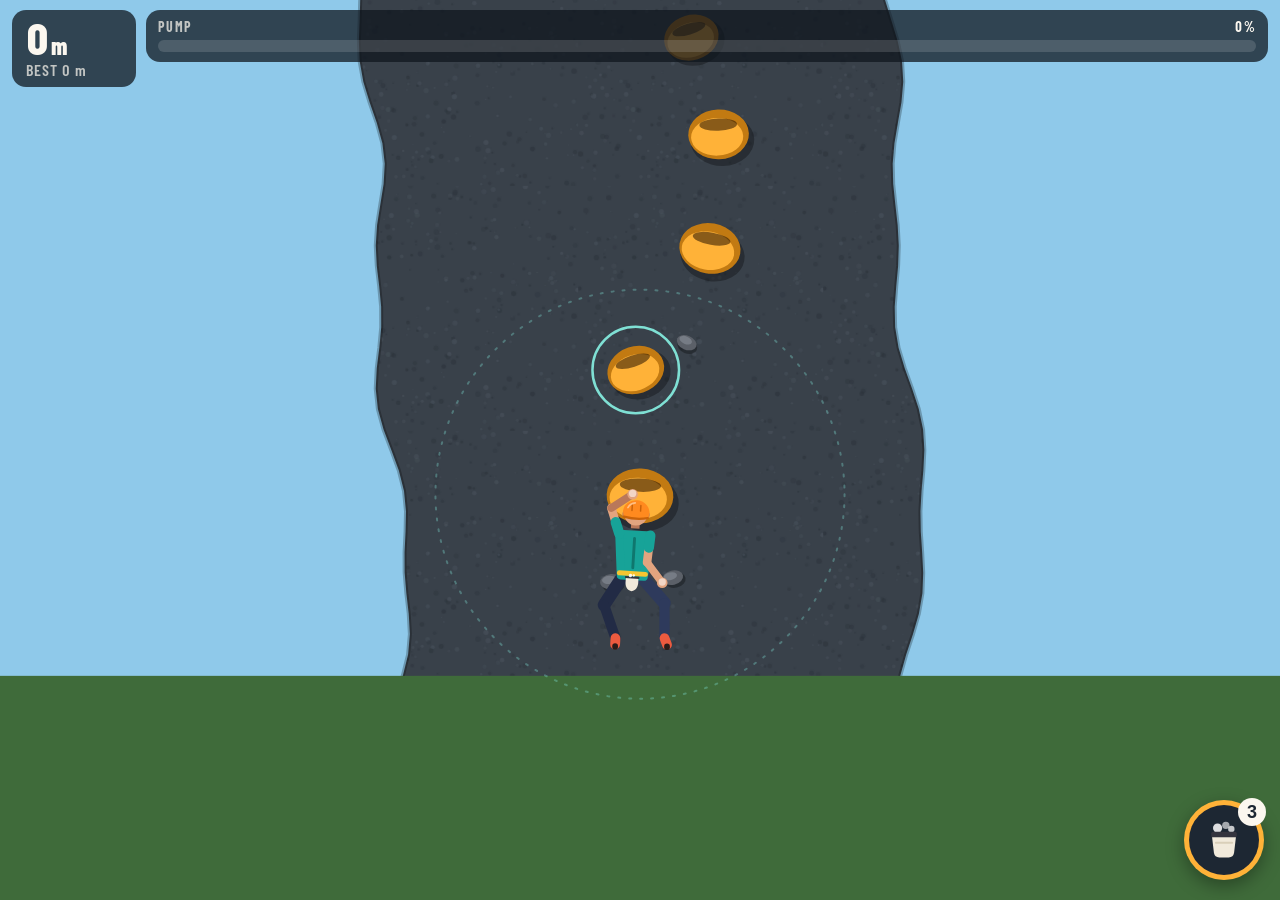
==== climbing-game/index.html @ f793cfdc "Crux Climb step 3: forearm pump and chalk Pump meter drains per hold type (scaled by grade), settled" ====
<!DOCTYPE html>
<html lang="en">
<head>
<meta charset="utf-8">
<meta name="viewport" content="width=device-width, initial-scale=1, maximum-scale=1, user-scalable=no, viewport-fit=cover">
<meta name="theme-color" content="#1b2530">
<title>Crux Climb</title>
<link rel="preconnect" href="https://fonts.googleapis.com">
<link rel="stylesheet" href="https://fonts.googleapis.com/css2?family=Barlow+Condensed:ital,wght@0,600;0,700;0,800;1,800&display=swap">
<style>
  /* ================= Base ================= */
  :root {
    color-scheme: dark;
    --ink: #fbf7ef;
    --muted: rgba(251, 247, 239, 0.72);
    --panel: rgba(16, 22, 30, 0.74);
    --accent: #ffb238;
    --accent-ink: #2b1a00;
    --danger: #ff5a44;
    --good: #5fd08a;
    --font: "Barlow Condensed", "Arial Narrow", system-ui, sans-serif;
  }
  html, body {
    margin: 0;
    height: 100%;
    overflow: hidden;
    background: #1b2530;
    color: var(--ink);
    font-family: var(--font);
    overscroll-behavior: none;
    touch-action: none;
    -webkit-user-select: none;
    user-select: none;
    -webkit-touch-callout: none;
    -webkit-tap-highlight-color: transparent;
  }
  canvas {
    position: fixed;
    inset: 0;
    display: block;
    touch-action: none;
  }

  /* ================= HUD ================= */
  .hud {
    position: fixed;
    top: 0; left: 0; right: 0;
    padding: calc(env(safe-area-inset-top, 0px) + 10px) 12px 0;
    display: flex;
    align-items: flex-start;
    gap: 10px;
    pointer-events: none;
  }
  .score {
    background: var(--panel);
    border-radius: 14px;
    padding: 6px 14px 8px;
    min-width: 96px;
  }
  .score .height {
    font-weight: 800;
    font-size: 44px;
    line-height: 1;
    font-variant-numeric: tabular-nums;
    display: inline-block;
    transform-origin: left center;
  }
  .score .height small { font-size: 24px; margin-left: 2px; }
  .score .best {
    font-weight: 600;
    font-size: 16px;
    letter-spacing: 0.06em;
    color: var(--muted);
    font-variant-numeric: tabular-nums;
  }
  .meters {
    flex: 1;
    min-width: 0;
    background: var(--panel);
    border-radius: 14px;
    padding: 8px 12px 10px;
    display: grid;
    gap: 5px;
  }
  .meter-label {
    display: flex;
    justify-content: space-between;
    font-weight: 700;
    font-size: 14px;
    letter-spacing: 0.1em;
    color: var(--muted);
  }
  .meter-label b { color: var(--ink); font-variant-numeric: tabular-nums; }
  .pumpbar {
    height: 12px;
    border-radius: 6px;
    background: rgba(255, 255, 255, 0.14);
    overflow: hidden;
  }
  .pumpbar div {
    height: 100%;
    width: 0%;
    border-radius: 6px;
    background: var(--good);
    transition: background-color 0.3s;
  }
  .pumpbar.hot div { animation: flash 0.5s infinite alternate; }
  @keyframes flash { to { opacity: 0.55; } }

  /* ================= Chalk button ================= */
  .chalk-btn {
    position: fixed;
    right: 16px;
    bottom: calc(env(safe-area-inset-bottom, 0px) + 20px);
    width: 80px;
    height: 80px;
    border: 0;
    border-radius: 50%;
    padding: 5px;
    background: conic-gradient(var(--accent) calc(var(--p, 1) * 1turn), rgba(255, 255, 255, 0.16) 0);
    box-shadow: 0 6px 18px rgba(0, 0, 0, 0.35);
    cursor: pointer;
    touch-action: manipulation;
  }
  .chalk-btn .face {
    width: 100%;
    height: 100%;
    border-radius: 50%;
    background: #1d2733;
    display: grid;
    place-items: center;
    transition: transform 0.12s;
  }
  .chalk-btn:active .face { transform: scale(0.92); }
  .chalk-btn:focus-visible { outline: 3px solid var(--ink); outline-offset: 3px; }
  .chalk-btn svg { width: 44px; height: 44px; }
  .chalk-btn .count {
    position: absolute;
    top: -2px;
    right: -2px;
    min-width: 28px;
    height: 28px;
    border-radius: 14px;
    background: var(--ink);
    color: #1d2733;
    font-weight: 800;
    font-size: 18px;
    line-height: 28px;
    text-align: center;
    font-variant-numeric: tabular-nums;
  }
  .chalk-btn.empty .face { opacity: 0.45; }
  .chalk-btn.empty .count { background: var(--danger); color: var(--ink); }
  .pop { animation: pop 0.28s ease-out; }
  @keyframes pop {
    0% { transform: scale(1); }
    40% { transform: scale(1.22); }
    100% { transform: scale(1); }
  }
  @media (prefers-reduced-motion: reduce) {
    .pop { animation: none; }
  }
</style>
</head>
<body>
<canvas id="game"></canvas>

<div class="hud" id="hud">
  <div class="score">
    <div class="height" id="hudHeight">0<small>m</small></div>
    <div class="best" id="hudBest">BEST 0 m</div>
  </div>
  <div class="meters">
    <div class="meter-label"><span>PUMP</span><b id="pumpText">0%</b></div>
    <div class="pumpbar" id="pumpBar"><div id="pumpFill"></div></div>
  </div>
</div>

<button class="chalk-btn" id="chalkBtn" aria-label="Chalk up to recover from pump">
  <span class="face">
    <svg viewBox="0 0 48 48" aria-hidden="true">
      <circle cx="17" cy="11" r="5" fill="#fff" opacity="0.85"/>
      <circle cx="26" cy="8" r="4" fill="#fff" opacity="0.6"/>
      <circle cx="32" cy="12" r="3.5" fill="#fff" opacity="0.75"/>
      <rect x="10" y="15" width="28" height="6" rx="2" fill="#34343e"/>
      <path d="M11 21h26l-2 17a6 6 0 0 1-6 5H19a6 6 0 0 1-6-5z" fill="#f1eadb"/>
      <path d="M15 27h18" stroke="#d9cfb9" stroke-width="2" stroke-linecap="round"/>
    </svg>
  </span>
  <span class="count" id="chalkCount">3</span>
</button>

<script>
(() => {
  'use strict';

  // =====================================================================
  // 1. CONFIG
  // =====================================================================
  const WALL_W = 7.5;                        // world width in metres
  const X_MIN = 1.3, X_MAX = WALL_W - 1.3;   // where holds may sit
  const REACH = 2.5;                         // static reach, hands to hold
  const START_Y = 2.2;                       // height of the first hold
  const GRAVITY = 20;

  // Climber proportions in metres
  const BODY = {
    upper: 0.33, fore: 0.31, torso: 0.52,
    thigh: 0.43, shin: 0.43,
    shoulderW: 0.19, hipW: 0.11, head: 0.15,
  };
  const ARM = BODY.upper + BODY.fore;
  const LEG = BODY.thigh + BODY.shin;
  const HANG = 1.0;                          // hip sits this far below the hands

  const PUMP = {
    moveCost: 2.5,        // added per static move
    jugRest: -6,          // per second once settled on a jug
    jugSettle: 1.0,       // seconds before a jug becomes a rest
    gradeMult: 0.12,      // extra drain per grade
    hot: 65,              // edges pulse red above this
  };
  const CHALK = { max: 3, recharge: 14, restore: 30 };

  const COL = {
    skin: '#e2a47f', skinShade: '#b9785a',
    shirt: '#17a398', shirtShade: '#0f776e',
    pants: '#2e3a5c', pantsShade: '#222b45',
    shoe: '#ec5a3f', sole: '#2a1c19',
    helmet: '#ff8a1f', helmetShade: '#c9630a',
    harness: '#f5c531',
    bag: '#f1eadb', bagRim: '#34343e',
    chalk: '#ffffff',
    jug: '#ffb238', jugShade: '#c27a12',
    reach: '#7fe0d4',
    danger: '#ff5a44',
    rock: '#39414a', rockLight: '#4a535d', rockDark: '#2c333b',
    sky: '#8fc9ea',
  };

  // =====================================================================
  // 2. HELPERS
  // =====================================================================
  const rand = (a, b) => a + Math.random() * (b - a);
  const clamp = (v, a, b) => Math.max(a, Math.min(b, v));
  const lerp = (a, b, t) => a + (b - a) * t;
  const dist = (ax, ay, bx, by) => Math.hypot(ax - bx, ay - by);
  const easeOut = t => 1 - Math.pow(1 - t, 3);
  const easeInOut = t => (t < 0.5 ? 4 * t * t * t : 1 - Math.pow(-2 * t + 2, 3) / 2);
  const mid = (a, b) => ({ x: (a.x + b.x) / 2, y: (a.y + b.y) / 2 });
  const vcopy = p => ({ x: p.x, y: p.y });

  // Clamp point p so it sits no farther than len from origin o.
  function reachClamp(o, p, len) {
    const dx = p.x - o.x, dy = p.y - o.y, d = Math.hypot(dx, dy);
    if (d <= len) return { x: p.x, y: p.y };
    return { x: o.x + (dx / d) * len, y: o.y + (dy / d) * len };
  }

  // Two-bone IK: returns the middle joint (elbow/knee) between root a and tip t.
  // bend = +1 bends counter-clockwise, -1 clockwise (in world space, y up).
  function ik(a, t, l1, l2, bend) {
    const dx = t.x - a.x, dy = t.y - a.y;
    const d = clamp(Math.hypot(dx, dy), 0.0001, l1 + l2 - 0.0001);
    const cosA = clamp((l1 * l1 + d * d - l2 * l2) / (2 * l1 * d), -1, 1);
    const ang = Math.atan2(dy, dx) + bend * Math.acos(cosA);
    return { x: a.x + Math.cos(ang) * l1, y: a.y + Math.sin(ang) * l1 };
  }

  // =====================================================================
  // 3. STORAGE
  // =====================================================================
  const STORE_KEY = 'crux.v2';
  const save = (() => {
    const defaults = { best: 0 };
    let data = { ...defaults };
    try {
      const raw = localStorage.getItem(STORE_KEY);
      if (raw) data = { ...defaults, ...JSON.parse(raw) };
      else {
        const old = parseInt(localStorage.getItem('crux-best') || '0', 10);
        if (old > 0) data.best = old;
      }
    } catch (e) { /* storage unavailable */ }
    return {
      data,
      write() {
        try { localStorage.setItem(STORE_KEY, JSON.stringify(data)); } catch (e) { /* ignore */ }
      },
    };
  })();

  // =====================================================================
  // 4. CANVAS, SCALING & CAMERA
  // =====================================================================
  const canvas = document.getElementById('game');
  const ctx = canvas.getContext('2d');
  let W = 0, H = 0, DPR = 1, S = 1, OX = 0;   // S = px per metre, OX = world x offset
  const cam = { y: 0 };
  let wallPattern = null, wallTile = 256;

  function resize() {
    DPR = Math.min(window.devicePixelRatio || 1, 2.5);
    W = window.innerWidth;
    H = window.innerHeight;
    canvas.width = Math.round(W * DPR);
    canvas.height = Math.round(H * DPR);
    canvas.style.width = W + 'px';
    canvas.style.height = H + 'px';
    S = Math.min(W / WALL_W, H / 11);        // wide screens: keep ~11 m visible
    OX = (W - WALL_W * S) / 2;
    buildWallTexture();
  }

  const sx = x => OX + x * S;
  const sy = y => H - (y - cam.y) * S;
  const toWorld = (px, py) => ({ x: (px - OX) / S, y: cam.y + (H - py) / S });

  // Wall silhouette: how far the rock edge sits in from each side (metres).
  const edgeL = y => 0.6 + 0.22 * Math.sin(y * 0.41 + 1.3) + 0.12 * Math.sin(y * 1.27) + 0.06 * Math.sin(y * 3.1 + 0.7);
  const edgeR = y => 0.6 + 0.22 * Math.sin(y * 0.37 + 4.1) + 0.12 * Math.sin(y * 1.19 + 2.2) + 0.06 * Math.sin(y * 2.9 + 2.1);

  function buildWallTexture() {
    wallTile = Math.round(3 * S);             // one tile = 3 m
    const size = Math.round(wallTile * DPR);
    const t = document.createElement('canvas');
    t.width = size; t.height = size;
    const g = t.getContext('2d');
    g.fillStyle = COL.rock;
    g.fillRect(0, 0, size, size);
    let seed = 11;
    const rnd = () => (seed = (seed * 16807) % 2147483647) / 2147483647;
    for (let i = 0; i < size * 1.4; i++) {
      g.fillStyle = rnd() < 0.5 ? COL.rockLight : COL.rockDark;
      g.globalAlpha = 0.25 + rnd() * 0.35;
      g.beginPath();
      g.arc(rnd() * size, rnd() * size, (0.6 + rnd() * 2.2) * DPR, 0, Math.PI * 2);
      g.fill();
    }
    g.globalAlpha = 1;
    wallPattern = ctx.createPattern(t, 'repeat');
  }

  // =====================================================================
  // 5. WORLD: HOLDS & ROUTES
  // Each grade zone generates one clear route (every hold within reach of
  // the last), plus small footchips for the feet and a few decoy holds.
  // =====================================================================
  const GRADE_EVERY = 25;   // metres per grade

  // pump = pump added per second while hanging on the hold
  const HOLD_TYPES = {
    jug:     { r: 0.36, pump: 3.5, color: '#ffb238', shade: '#c27a12' },
    crimp:   { r: 0.3,  pump: 7,   color: '#4d9de0', shade: '#2c5f99' },
    sloper:  { r: 0.4,  pump: 4.5, color: '#a57be6', shade: '#6a45a6', slipAt: 2 },
    pinch:   { r: 0.32, pump: 5,   color: '#4fc98a', shade: '#2b8755' },
    pocket:  { r: 0.24, pump: 6 },
    crumble: { r: 0.34, pump: 3.5, color: '#caa57d', shade: '#8b6947', breakAt: 1.5 },
    foot:    { r: 0.12 },
  };

  let holds = [];
  const gen = { y: 0, x: 0, n: 0 };

  const gradeAt = y => Math.max(0, Math.floor((y - START_Y) / GRADE_EVERY));

  // How a grade shapes the route: spacing, sideways drift, hold size, decoys.
  function difficulty(g) {
    return {
      gapMin: Math.min(1.1 + g * 0.1, 1.6),
      gapMax: Math.min(1.7 + g * 0.14, 2.3),
      dx: Math.min(1.1 + g * 0.18, 1.9),
      scale: Math.max(0.62, 1 - g * 0.07),
      decoy: Math.min(0.35 + g * 0.08, 0.7),
    };
  }

  function pickType(g) {
    const w = {
      jug: Math.max(1.2, 8 - g * 1.6),
      crimp: 1 + g * 1.3,
      sloper: g >= 1 ? 0.6 + g * 0.8 : 0.4,
      pinch: 1 + g * 0.8,
      pocket: g >= 1 ? 0.5 + g * 0.7 : 0.25,
      crumble: g >= 1 ? 0.4 + g * 0.6 : 0.25,
    };
    let total = 0;
    for (const k in w) total += w[k];
    let roll = Math.random() * total;
    for (const k in w) { roll -= w[k]; if (roll <= 0) return k; }
    return 'jug';
  }

  function addHold(x, y, type, scale = 1, route = false) {
    const def = HOLD_TYPES[type];
    const h = {
      x, y, type, route,
      r: def.r * scale * rand(0.92, 1.08),
      rot: type === 'crimp' ? rand(-0.2, 0.2) : type === 'pinch' ? rand(-0.3, 0.3) : rand(-0.6, 0.6),
      chalk: 0,            // white chalk mark after use
      grip: 0,             // seconds held (for slopers / crumbling holds)
      wear: 0,             // crumbling damage 0..1
      broken: false,
      seed: Math.random() * 1000,
    };
    if (type === 'crumble') {
      h.shape = [];
      for (let i = 0; i < 9; i++) h.shape.push(rand(0.78, 1.1));
    }
    holds.push(h);
    return h;
  }

  function isFree(x, y, minD) {
    return !holds.some(h => !h.broken && dist(h.x, h.y, x, y) < minD);
  }

  function generate(upTo) {
    while (gen.y < upTo) {
      const g = gradeAt(gen.y);
      const d = difficulty(g);
      let dy = rand(d.gapMin, d.gapMax);
      let nx = gen.x + rand(-d.dx, d.dx);
      if (nx < X_MIN || nx > X_MAX) nx = 2 * gen.x - nx;         // bounce off the edges
      nx = clamp(nx, X_MIN, X_MAX);
      // keep every route move within static reach
      const len = Math.hypot(nx - gen.x, dy), maxLen = REACH * 0.9;
      if (len > maxLen) { const k = maxLen / len; nx = gen.x + (nx - gen.x) * k; dy *= k; }
      const ny = gen.y + dy;

      // clear anything the route hold would overlap
      holds = holds.filter(h => h.route || dist(h.x, h.y, nx, ny) > 0.8);
      addHold(nx, ny, gen.n < 4 ? 'jug' : pickType(g), d.scale, true);

      // footchip between the last two route holds
      if (Math.random() < 0.8) {
        const fx = clamp(lerp(gen.x, nx, 0.5) + rand(-0.6, 0.6), X_MIN - 0.3, X_MAX + 0.3);
        const fy = ny - rand(1.0, 1.35);
        if (isFree(fx, fy, 0.6)) addHold(fx, fy, 'foot');
      }
      // decoy: off to the side, usually a harder hold
      if (gen.n > 3 && Math.random() < d.decoy) {
        const side = nx < WALL_W / 2 ? 1 : -1;
        const ex = clamp(nx + side * rand(1.5, 2.6), X_MIN, X_MAX);
        const ey = ny + rand(-0.4, 1.0);
        if (isFree(ex, ey, 1.1)) addHold(ex, ey, pickType(g + 1), d.scale);
      }
      gen.x = nx; gen.y = ny; gen.n++;
    }
  }

  // Where each hand sits on a hold.
  function gripPoints(h) {
    const spread = h.type === 'crimp' ? 0.11 : h.type === 'pinch' || h.type === 'pocket' ? 0.055 : 0.09;
    const top = h.type === 'pinch' ? h.r * 0.5 : h.type === 'crimp' ? h.r * 0.15 : 0.02;
    return [{ x: h.x - spread, y: h.y + top }, { x: h.x + spread, y: h.y + top }];
  }

  // =====================================================================
  // 6. CLIMBER RIG
  // The climber is solved every frame from a few driven targets:
  //   hip (spring-follows a target), hand targets, foot targets.
  // Shoulders/hips hang off the torso, and elbows/knees come from 2-bone IK.
  // Hands and feet are clamped to limb length, so limbs never detach.
  // =====================================================================
  let climber = null;

  function makeClimber(hold) {
    const hands = gripPoints(hold);
    const hip = { x: hold.x, y: hold.y - HANG };
    const c = {
      hold,
      handT: hands.map(vcopy),                // where each hand wants to be
      footT: [{ x: hip.x - 0.3, y: hip.y - 0.75 }, { x: hip.x + 0.3, y: hip.y - 0.75 }],
      footHold: [null, null],
      hip, hipV: { x: 0, y: 0 }, hipT: vcopy(hip),
      k: 160, damp: 22,                       // hip spring
      move: null,                             // active reach
      footMoves: [null, null],
      restT: 0,                               // time resting still on a hold
      shake: null, shakeCd: 1.2, nextShakeHand: 1,
      pose: 'hang',                           // hang | fall
      rot: 0, rotV: 0,
      pump: 0,                                // 0..100 (used by later systems)
      j: null,                                // solved joints
    };
    placeFeet(c, true);
    return c;
  }

  // Choose a foothold (or a smear on the wall) for each foot below the hip.
  function pickFoot(c, side, hip) {
    const s = side ? 1 : -1;
    const ideal = { x: hip.x + s * 0.3, y: hip.y - 0.74 };
    const root = { x: hip.x + s * BODY.hipW, y: hip.y };
    let best = null, bestD = 0.8;
    for (const h of holds) {
      if (h.broken || h === c.hold || h === c.footHold[1 - side]) continue;
      const top = { x: h.x, y: h.y + h.r * 0.45 };
      if (top.y > hip.y - 0.3) continue;
      if (dist(root.x, root.y, top.x, top.y) > LEG * 0.96) continue;
      const d = dist(top.x, top.y, ideal.x, ideal.y);
      if (d < bestD) { bestD = d; best = h; }
    }
    if (best) return { hold: best, p: { x: best.x + s * 0.05, y: best.y + best.r * 0.45 } };
    return { hold: null, p: ideal };
  }

  function placeFeet(c, instant, hipAt) {
    const hip = hipAt || c.hipT;
    for (let side = 0; side < 2; side++) {
      const f = pickFoot(c, side, hip);
      c.footHold[side] = f.hold;
      if (instant) c.footT[side] = f.p;
      else c.footMoves[side] = { t: -side * 0.09, dur: 0.2, from: vcopy(c.footT[side]), to: f.p };
    }
  }

  function hangTarget(c, hands) {
    const hm = mid(hands[0], hands[1]);
    return { x: hm.x, y: hm.y - HANG };
  }

  // Start a static move to hold h. The body loads, the lead hand reaches,
  // the hip shifts under the new hold, the trailing hand matches, then feet step up.
  function startReach(c, h) {
    const to = gripPoints(h);
    const from = c.handT.map(vcopy);
    const hm = mid(from[0], from[1]);
    const lead = Math.abs(h.x - hm.x) < 0.15 ? c.nextShakeHand : (h.x < hm.x ? 0 : 1);
    const d = dist(hm.x, hm.y, h.x, h.y);
    c.move = {
      t: 0, dur: 0.34 + d * 0.06, hold: h, lead, from, to,
      hipFrom: vcopy(c.hipT), hipTo: hangTarget(c, to), feetDone: false,
    };
    c.hold = null;
    c.shake = null;
    c.restT = 0;
  }

  function updateClimber(c, dt, time) {
    // --- Scripted reach ---
    if (c.move) {
      const m = c.move;
      m.t += dt / m.dur;
      const u = Math.min(1, m.t);
      const trail = 1 - m.lead;

      // Lead hand travels 0.08..0.7 on a small outward arc
      const lu = clamp((u - 0.08) / 0.62, 0, 1), le = easeInOut(lu);
      c.handT[m.lead] = {
        x: lerp(m.from[m.lead].x, m.to[m.lead].x, le),
        y: lerp(m.from[m.lead].y, m.to[m.lead].y, le) + Math.sin(lu * Math.PI) * 0.18,
      };
      // Trailing hand matches 0.7..1
      const tu = clamp((u - 0.7) / 0.3, 0, 1), te = easeInOut(tu);
      c.handT[trail] = {
        x: lerp(m.from[trail].x, m.to[trail].x, te),
        y: lerp(m.from[trail].y, m.to[trail].y, te) + Math.sin(tu * Math.PI) * 0.12,
      };
      // Hip: small load (dip) then drives toward the new hang position
      const hu = easeOut(clamp(u * 1.15, 0, 1));
      const dip = Math.sin(clamp(u / 0.25, 0, 1) * Math.PI) * 0.1;
      c.hipT = {
        x: lerp(m.hipFrom.x, m.hipTo.x, hu),
        y: lerp(m.hipFrom.y, m.hipTo.y, hu) - dip,
      };
      c.k = 260; c.damp = 30;
      if (!m.feetDone && u > 0.72) { m.feetDone = true; placeFeet(c, false, m.hipTo); }
      if (u >= 1) {
        c.move = null;
        c.handT = m.to.map(vcopy);
        c.hold = m.hold;
        c.hold.chalk = Math.min(1, c.hold.chalk + 0.6);
        onGrab(c.hold);
      }
    } else if (c.pose === 'hang' && c.hold) {
      // --- Resting on a hold: settle, breathe, shake out a hand ---
      c.restT += dt;
      c.k = 120; c.damp = 16;
      const grips = gripPoints(c.hold);
      c.hipT = hangTarget(c, grips);
      c.shakeCd -= dt;
      if (!c.shake && c.restT > 1.4 && c.shakeCd <= 0) {
        c.shake = { hand: c.nextShakeHand, t: 0, dur: 1.5 };
        c.nextShakeHand = 1 - c.nextShakeHand;
      }
      if (c.shake) {
        c.shake.t += dt;
        // lean away from the shaking hand
        c.hipT.x += (c.shake.hand ? -1 : 1) * 0.1;
        if (c.shake.t >= c.shake.dur) { c.shake = null; c.shakeCd = rand(1.8, 3.2); }
      }
    }

    if (c.dip) { c.dip.t += dt; if (c.dip.t >= c.dip.dur) c.dip = null; }

    // --- Feet stepping ---
    for (let s = 0; s < 2; s++) {
      const fm = c.footMoves[s];
      if (!fm) continue;
      fm.t += dt / fm.dur;
      const u = clamp(fm.t, 0, 1), e = easeInOut(u);
      c.footT[s] = {
        x: lerp(fm.from.x, fm.to.x, e) + (s ? 1 : -1) * Math.sin(u * Math.PI) * 0.08,
        y: lerp(fm.from.y, fm.to.y, e) + Math.sin(u * Math.PI) * 0.16,
      };
      if (fm.t >= 1) c.footMoves[s] = null;
    }

    // --- Falling pose ---
    if (c.pose === 'fall') {
      c.hipV.y -= GRAVITY * dt;
      c.hip.x += c.hipV.x * dt;
      c.hip.y += c.hipV.y * dt;
      c.rot += c.rotV * dt;
    } else {
      // --- Hip spring ---
      const ax = c.k * (c.hipT.x - c.hip.x) - c.damp * c.hipV.x;
      const ay = c.k * (c.hipT.y - c.hip.y) - c.damp * c.hipV.y;
      c.hipV.x += ax * dt; c.hipV.y += ay * dt;
      c.hip.x += c.hipV.x * dt; c.hip.y += c.hipV.y * dt;
    }

    solveRig(c, time);
  }

  // Build every joint position for drawing.
  function solveRig(c, time) {
    const hip = c.hip;
    const tremble = clamp((c.pump - 45) / 55, 0, 1);       // arms shake when pumped
    const jit = (f, p) => Math.sin(time * f + p) * Math.sin(time * f * 0.37 + p * 2.1);

    // Torso direction: lean toward the hands, or spin when falling
    let dir;
    if (c.pose === 'fall') {
      dir = { x: -Math.sin(c.rot), y: Math.cos(c.rot) };
    } else {
      const hm = mid(c.handT[0], c.handT[1]);
      let dx = hm.x - hip.x, dy = hm.y - hip.y;
      const d = Math.hypot(dx, dy) || 1;
      dx = (dx / d) * 0.65; dy = (dy / d) * 0.65 + 0.35;
      const n = Math.hypot(dx, dy);
      dir = { x: dx / n, y: dy / n };
    }
    const right = { x: dir.y, y: -dir.x };
    const breath = Math.sin(time * 2.3) * 0.014;
    const chest = {
      x: hip.x + dir.x * (BODY.torso + breath) + jit(31, 1) * 0.012 * tremble,
      y: hip.y + dir.y * (BODY.torso + breath),
    };
    const sh = [
      { x: chest.x - right.x * BODY.shoulderW, y: chest.y - right.y * BODY.shoulderW + breath * 0.5 },
      { x: chest.x + right.x * BODY.shoulderW, y: chest.y + right.y * BODY.shoulderW + breath * 0.5 },
    ];
    const hp = [
      { x: hip.x - right.x * BODY.hipW, y: hip.y - right.y * BODY.hipW },
      { x: hip.x + right.x * BODY.hipW, y: hip.y + right.y * BODY.hipW },
    ];

    // Hands
    const hands = [], elbows = [];
    for (let i = 0; i < 2; i++) {
      const s = i ? 1 : -1;
      let t;
      if (c.pose === 'fall') {
        const flail = Math.sin(time * 14 + i * 2) * 0.35;
        t = {
          x: sh[i].x + dir.x * 0.4 + right.x * s * (0.45 + flail),
          y: sh[i].y + dir.y * 0.4 + right.y * s * (0.45 + flail),
        };
      } else {
        t = vcopy(c.handT[i]);
        if (c.dip && c.dip.hand === i) {
          const k = c.dip.t / c.dip.dur, w = Math.sin(Math.min(1, k) * Math.PI);
          const bag = { x: hip.x - dir.x * 0.05 + (i ? 0.04 : -0.04), y: hip.y - dir.y * 0.05 };
          t = { x: lerp(t.x, bag.x, w), y: lerp(t.y, bag.y, w) };
        } else if (c.shake && c.shake.hand === i) {
          // drop the hand to the side and flick it
          const k = c.shake.t, w = Math.min(1, k / 0.25, (c.shake.dur - k) / 0.25);
          const down = { x: sh[i].x + s * 0.16 + Math.sin(time * 26) * 0.06, y: sh[i].y - ARM * 0.9 };
          t = { x: lerp(t.x, down.x, w), y: lerp(t.y, down.y, w) };
        }
        t.x += jit(47 + i * 5, i) * 0.035 * tremble;
        t.y += jit(39 + i * 7, i + 3) * 0.025 * tremble;
      }
      const hnd = reachClamp(sh[i], t, ARM * 0.999);
      hands.push(hnd);
      const el = ik(sh[i], hnd, BODY.upper, BODY.fore, i ? -1 : 1);
      el.x += jit(23 + i * 3, i + 5) * 0.03 * tremble;
      elbows.push(el);
    }

    // Feet
    const feet = [], knees = [];
    for (let i = 0; i < 2; i++) {
      const s = i ? 1 : -1;
      let t;
      if (c.pose === 'fall') {
        const kick = Math.sin(time * 11 + i * 2.5) * 0.3;
        t = {
          x: hp[i].x - dir.x * 0.75 + right.x * s * (0.25 + kick),
          y: hp[i].y - dir.y * 0.75 + right.y * s * (0.25 + kick),
        };
      } else {
        t = c.footT[i];
      }
      const ft = reachClamp(hp[i], t, LEG * 0.999);
      feet.push(ft);
      knees.push(ik(hp[i], ft, BODY.thigh, BODY.shin, i ? 1 : -1));
    }

    const head = { x: chest.x + dir.x * 0.25, y: chest.y + dir.y * 0.25 };
    c.j = { hip, chest, dir, right, sh, hp, hands, elbows, feet, knees, head };
  }

  // =====================================================================
  // 7. GAME STATE & INPUT
  // =====================================================================
  let state = 'play';           // play | falling | dead
  let height = 0, time = 0, deadAt = 0;
  let missFx = null;
  let fallReason = '';

  function reset() {
    holds = [];
    gen.y = START_Y; gen.x = WALL_W / 2;
    gen.n = 0;
    const first = addHold(WALL_W / 2, START_Y, 'jug', 1.1, true);
    addHold(WALL_W / 2 - 0.35, START_Y - 1.05, 'foot');
    addHold(WALL_W / 2 + 0.4, START_Y - 1.0, 'foot');
    generate(START_Y + 30);
    climber = makeClimber(first);
    cam.y = START_Y - (H * 0.4) / S;
    height = 0;
    chalk.uses = CHALK.max; chalk.t = 0;
    state = 'play';
    missFx = null;
    updateHud(true);
  }

  function onGrab(h) {
    h.grip = 0;              // slopers restart their slip timer each grab
  }

  function handsMid() { return mid(climber.handT[0], climber.handT[1]); }

  function holdAt(p) {
    const tol = Math.max(0.55, 26 / S);
    let target = null, bestD = Infinity;
    for (const h of holds) {
      if (h.broken || h.type === 'foot') continue;
      const d = dist(h.x, h.y, p.x, p.y);
      if (d < tol + h.r && d < bestD) { bestD = d; target = h; }
    }
    return target;
  }

  function canReach(h) {
    const hm = handsMid();
    return dist(hm.x, hm.y, h.x, h.y) <= REACH;
  }

  function onTap(px, py) {
    if (state === 'dead') {
      if (performance.now() - deadAt > 600) reset();
      return;
    }
    if (state !== 'play' || climber.move) return;
    const p = toWorld(px, py);
    const h = holdAt(p);
    if (!h || h === climber.hold) { missFx = { x: p.x, y: p.y, t: 0 }; return; }
    if (canReach(h)) {
      climber.pump = Math.min(100, climber.pump + PUMP.moveCost);
      startReach(climber, h);
    }
    else startFall('TOO FAR');
  }

  // Hold mechanics while hanging: slopers slip, crumbling holds break.
  function updateHoldTimers(dt) {
    const h = climber.hold;
    if (!h || climber.move) return;
    h.grip += dt;
    if (h.type === 'crumble') {
      h.wear = Math.min(1, h.wear + dt / HOLD_TYPES.crumble.breakAt);
      if (h.wear >= 1) {
        h.broken = true;
        startFall('HOLD BROKE');
      }
    } else if (h.type === 'sloper') {
      // hands creep down the dome as the slip nears
      const slip = clamp((h.grip - 1.3) / 0.7, 0, 1);
      const g = gripPoints(h);
      climber.handT = g.map(p => ({ x: p.x, y: p.y - slip * 0.12 }));
      if (h.grip >= HOLD_TYPES.sloper.slipAt) startFall('SLIPPED');
    }
  }

  // Forearm pump: every hold drains at its own rate; settled jugs recover.
  function updatePump(dt) {
    const c = climber, h = c.hold;
    if (!h || c.move) return;
    let rate = HOLD_TYPES[h.type].pump * (1 + PUMP.gradeMult * gradeAt(h.y));
    if (h.type === 'jug' && h.grip > PUMP.jugSettle) rate = PUMP.jugRest;
    c.pump = clamp(c.pump + rate * dt, 0, 100);
    if (c.pump >= 100) startFall('PUMPED OUT');
  }

  // Chalk: limited uses that recharge over time.
  const chalk = { uses: CHALK.max, t: 0 };
  function updateChalk(dt) {
    if (chalk.uses < CHALK.max) {
      chalk.t += dt / CHALK.recharge;
      if (chalk.t >= 1) { chalk.t = 0; chalk.uses++; }
    } else chalk.t = 0;
  }

  function useChalk() {
    const c = climber;
    if (state !== 'play' || !c.hold || c.move || chalk.uses <= 0) return false;
    chalk.uses--;
    c.pump = Math.max(0, c.pump - CHALK.restore);
    c.hold.chalk = 1;
    if (c.hold.type === 'sloper') c.hold.grip = 0;   // fresh chalk resets a sloper
    c.dip = { hand: c.nextShakeHand, t: 0, dur: 0.55 };
    c.shake = null;
    onChalk();
    return true;
  }
  function onChalk() { /* particles & sound hook */ }

  function startFall(reason) {
    fallReason = reason || '';
    state = 'falling';
    const c = climber;
    c.pose = 'fall';
    c.hold = null;
    c.move = null;
    c.hipV = { x: rand(-1.2, 1.2), y: 2.5 };
    c.rotV = rand(-5, 5);
  }

  canvas.addEventListener('pointerdown', e => {
    e.preventDefault();
    onTap(e.clientX, e.clientY);
  });
  // Block pinch-zoom, double-tap zoom and scroll gestures.
  ['touchstart', 'touchmove', 'gesturestart', 'dblclick'].forEach(ev =>
    document.addEventListener(ev, e => { if (e.target === canvas || ev !== 'touchstart') e.preventDefault(); }, { passive: false }));
  window.addEventListener('resize', resize);

  // =====================================================================
  // 8. UPDATE
  // =====================================================================
  function update(dt) {
    time += dt;
    if (missFx) { missFx.t += dt; if (missFx.t > 0.35) missFx = null; }

    updateChalk(dt);
    if (state === 'play') { updateHoldTimers(dt); updatePump(dt); }
    updateClimber(climber, dt, time);

    if (state === 'play') {
      const h = Math.max(height, Math.floor(climber.hip.y + HANG - START_Y));
      if (h > height) { height = h; updateHud(); }
      const target = climber.hip.y - (H * 0.36) / S;
      cam.y += (target - cam.y) * Math.min(1, dt * 4);
      generate(cam.y + H / S + 10);
      holds = holds.filter(h => (h.y > cam.y - 4 && !(h.broken && h !== climber.hold)) || h === climber.hold);
    } else if (state === 'falling') {
      if (sy(climber.hip.y + 2) > H + 40) {
        state = 'dead';
        deadAt = performance.now();
      }
    }
  }

  // =====================================================================
  // 9. DRAW: WORLD
  // =====================================================================
  function drawSky() {
    ctx.fillStyle = COL.sky;
    ctx.fillRect(0, 0, W, H);
  }

  function wallPath() {
    const top = cam.y + H / S + 1, bot = cam.y - 1;
    ctx.beginPath();
    for (let y = bot; y <= top; y += 0.25) ctx.lineTo(sx(edgeL(y)), sy(y));
    for (let y = top; y >= bot; y -= 0.25) ctx.lineTo(sx(WALL_W - edgeR(y)), sy(y));
    ctx.closePath();
  }

  function drawWall() {
    ctx.save();
    wallPath();
    const ty = ((H + cam.y * S) % wallTile + wallTile) % wallTile;
    wallPattern.setTransform(new DOMMatrix().translate(OX, ty).scale(1 / DPR));
    ctx.fillStyle = wallPattern;
    ctx.fill();
    ctx.lineWidth = 4;
    ctx.strokeStyle = 'rgba(0,0,0,0.25)';
    ctx.stroke();
    ctx.restore();
    const gy = sy(0);
    if (gy < H) {
      ctx.fillStyle = '#3f6b3a';
      ctx.fillRect(0, gy, W, H - gy);
    }
  }

  // Hold artwork. Everything is drawn in the hold's local, rotated frame.
  function drawHold(h, reachable) {
    if (h.broken) return;
    const x = sx(h.x), y = sy(h.y), r = h.r * S;
    if (y < -r * 4 || y > H + r * 4) return;
    const def = HOLD_TYPES[h.type];
    ctx.save();
    ctx.translate(x, y);
    if (h.type === 'crumble' && h.wear > 0.5) {
      const k = (h.wear - 0.5) * 2 * 0.06 * S;
      ctx.translate(Math.sin(time * 61 + h.seed) * k, Math.sin(time * 47) * k * 0.5);
    }
    ctx.rotate(h.rot);

    const shadow = (w, hh, ox = 0.12, oy = 0.2) => {
      ctx.fillStyle = 'rgba(0,0,0,0.3)';
      ctx.beginPath(); ctx.ellipse(r * ox, r * oy, w, hh, 0, 0, Math.PI * 2); ctx.fill();
    };
    const chalkMark = (cx, cy, w, hh) => {
      if (h.chalk <= 0) return;
      ctx.fillStyle = `rgba(255,255,255,${0.7 * h.chalk})`;
      ctx.beginPath(); ctx.ellipse(cx, cy, w, hh, 0, 0, Math.PI * 2); ctx.fill();
      ctx.fillStyle = `rgba(255,255,255,${0.35 * h.chalk})`;
      ctx.beginPath(); ctx.ellipse(cx + w * 0.4, cy + hh * 0.9, w * 0.45, hh * 0.6, 0, 0, Math.PI * 2); ctx.fill();
    };

    switch (h.type) {
      case 'jug': {
        shadow(r * 1.05, r * 0.85);
        ctx.fillStyle = def.shade;
        ctx.beginPath(); ctx.ellipse(0, 0, r, r * 0.82, 0, 0, Math.PI * 2); ctx.fill();
        ctx.fillStyle = def.color;
        ctx.beginPath(); ctx.ellipse(-r * 0.05, r * 0.08, r * 0.86, r * 0.62, 0, 0, Math.PI * 2); ctx.fill();
        // the incut lip you grab
        ctx.fillStyle = 'rgba(40,20,0,0.55)';
        ctx.beginPath(); ctx.ellipse(0, -r * 0.32, r * 0.62, r * 0.2, 0, 0, Math.PI * 2); ctx.fill();
        chalkMark(-r * 0.05, -r * 0.5, r * 0.5, r * 0.16);
        break;
      }
      case 'crimp': {
        const w = r * 1.3, t = r * 0.34;
        ctx.fillStyle = 'rgba(0,0,0,0.3)';
        roundRect(-w + r * 0.08, -t + r * 0.16, w * 2, t * 2.1, t); ctx.fill();
        ctx.fillStyle = def.shade;
        roundRect(-w, -t, w * 2, t * 2, t); ctx.fill();
        ctx.fillStyle = def.color;
        roundRect(-w * 0.95, -t, w * 1.9, t * 1.2, t * 0.6); ctx.fill();
        ctx.fillStyle = 'rgba(255,255,255,0.35)';
        ctx.fillRect(-w * 0.8, -t * 0.9, w * 1.6, Math.max(1, t * 0.25));
        chalkMark(0, -t * 0.4, w * 0.75, t * 0.5);
        break;
      }
      case 'sloper': {
        shadow(r * 1.05, r * 0.95, 0.1, 0.14);
        const gr = ctx.createRadialGradient(-r * 0.35, -r * 0.4, r * 0.1, 0, 0, r);
        gr.addColorStop(0, '#d6bff7');
        gr.addColorStop(0.45, def.color);
        gr.addColorStop(1, def.shade);
        ctx.fillStyle = gr;
        ctx.beginPath(); ctx.arc(0, 0, r, 0, Math.PI * 2); ctx.fill();
        chalkMark(-r * 0.1, -r * 0.45, r * 0.55, r * 0.25);
        break;
      }
      case 'pinch': {
        const w = r * 0.52, hh = r * 1.2;
        ctx.fillStyle = 'rgba(0,0,0,0.3)';
        roundRect(-w + r * 0.1, -hh + r * 0.15, w * 2, hh * 2, w); ctx.fill();
        ctx.fillStyle = def.shade;
        roundRect(-w, -hh, w * 2, hh * 2, w); ctx.fill();
        ctx.fillStyle = def.color;
        roundRect(-w * 0.9, -hh, w * 1.3, hh * 1.9, w * 0.7); ctx.fill();
        ctx.strokeStyle = 'rgba(0,0,0,0.25)';
        ctx.lineWidth = Math.max(1, r * 0.08);
        ctx.beginPath(); ctx.moveTo(w * 0.2, -hh * 0.75); ctx.lineTo(w * 0.2, hh * 0.75); ctx.stroke();
        chalkMark(-w * 0.2, -hh * 0.55, w * 0.7, hh * 0.3);
        break;
      }
      case 'pocket': {
        // a hole in the rock: barely visible rim, dark interior
        ctx.fillStyle = 'rgba(255,255,255,0.07)';
        ctx.beginPath(); ctx.ellipse(0, -r * 0.08, r * 1.15, r * 0.82, 0, 0, Math.PI * 2); ctx.fill();
        const gr = ctx.createRadialGradient(0, r * 0.15, 0, 0, 0, r);
        gr.addColorStop(0, 'rgba(0,0,0,0.85)');
        gr.addColorStop(0.7, 'rgba(0,0,0,0.55)');
        gr.addColorStop(1, 'rgba(0,0,0,0)');
        ctx.fillStyle = gr;
        ctx.beginPath(); ctx.ellipse(0, 0, r, r * 0.7, 0, 0, Math.PI * 2); ctx.fill();
        chalkMark(0, -r * 0.62, r * 0.6, r * 0.14);
        break;
      }
      case 'crumble': {
        shadow(r * 1.0, r * 0.85);
        ctx.fillStyle = def.shade;
        ctx.beginPath();
        h.shape.forEach((k, i) => {
          const a = (i / h.shape.length) * Math.PI * 2;
          ctx.lineTo(Math.cos(a) * r * k, Math.sin(a) * r * k * 0.8);
        });
        ctx.closePath(); ctx.fill();
        ctx.fillStyle = def.color;
        ctx.beginPath();
        h.shape.forEach((k, i) => {
          const a = (i / h.shape.length) * Math.PI * 2;
          ctx.lineTo(Math.cos(a) * r * k * 0.82 - r * 0.05, Math.sin(a) * r * k * 0.62 - r * 0.06);
        });
        ctx.closePath(); ctx.fill();
        // cracks: always a hairline, spreading as it wears
        ctx.strokeStyle = 'rgba(50,30,15,0.8)';
        ctx.lineWidth = Math.max(1, r * 0.07);
        const n = 1 + Math.floor(h.wear * 4);
        for (let i = 0; i < n; i++) {
          const a = h.seed + i * 2.1;
          const len = r * (0.35 + h.wear * 0.55);
          ctx.beginPath();
          ctx.moveTo(0, 0);
          ctx.lineTo(Math.cos(a) * len * 0.5, Math.sin(a) * len * 0.5 + r * 0.08);
          ctx.lineTo(Math.cos(a + 0.4) * len, Math.sin(a + 0.4) * len * 0.8);
          ctx.stroke();
        }
        chalkMark(0, -r * 0.4, r * 0.45, r * 0.15);
        break;
      }
      case 'foot': {
        ctx.fillStyle = 'rgba(0,0,0,0.3)';
        ctx.beginPath(); ctx.ellipse(r * 0.2, r * 0.3, r * 1.1, r * 0.8, 0, 0, Math.PI * 2); ctx.fill();
        ctx.fillStyle = '#5b6068';
        ctx.beginPath(); ctx.ellipse(0, 0, r * 1.1, r * 0.75, 0, 0, Math.PI * 2); ctx.fill();
        ctx.fillStyle = '#767c85';
        ctx.beginPath(); ctx.ellipse(-r * 0.2, -r * 0.2, r * 0.7, r * 0.4, 0, 0, Math.PI * 2); ctx.fill();
        break;
      }
    }
    ctx.restore();

    if (reachable) {
      ctx.strokeStyle = COL.reach;
      ctx.lineWidth = 2.5;
      ctx.beginPath(); ctx.arc(x, y, Math.max(r * 1.5, 16), 0, Math.PI * 2); ctx.stroke();
    }

    // Countdown ring on slopers and crumbling holds while held
    if (h === climber.hold && state === 'play') {
      let left = -1;
      if (h.type === 'sloper') left = 1 - h.grip / HOLD_TYPES.sloper.slipAt;
      if (h.type === 'crumble') left = 1 - h.wear;
      if (left >= 0) {
        const rr = Math.max(r * 1.6, 18);
        ctx.lineCap = 'round';
        ctx.lineWidth = 4;
        ctx.strokeStyle = 'rgba(0,0,0,0.35)';
        ctx.beginPath(); ctx.arc(x, y, rr, 0, Math.PI * 2); ctx.stroke();
        ctx.strokeStyle = left < 0.35 ? COL.danger : '#ffd166';
        ctx.beginPath(); ctx.arc(x, y, rr, -Math.PI / 2, -Math.PI / 2 + Math.PI * 2 * left); ctx.stroke();
      }
    }
  }

  function roundRect(x, y, w, h, r) {
    r = Math.min(r, w / 2, h / 2);
    ctx.beginPath();
    ctx.moveTo(x + r, y);
    ctx.arcTo(x + w, y, x + w, y + h, r);
    ctx.arcTo(x + w, y + h, x, y + h, r);
    ctx.arcTo(x, y + h, x, y, r);
    ctx.arcTo(x, y, x + w, y, r);
    ctx.closePath();
  }

  function drawReach() {
    if (state !== 'play' || climber.move) return;
    const hm = handsMid();
    ctx.save();
    ctx.strokeStyle = COL.reach;
    ctx.globalAlpha = 0.35;
    ctx.lineWidth = 2;
    ctx.setLineDash([2, 9]);
    ctx.lineCap = 'round';
    ctx.beginPath();
    ctx.arc(sx(hm.x), sy(hm.y), REACH * S, 0, Math.PI * 2);
    ctx.stroke();
    ctx.restore();
  }

  // =====================================================================
  // 10. DRAW: CLIMBER (seen from behind, facing the wall)
  // =====================================================================
  function limb(a, b, w, color) {
    ctx.strokeStyle = color;
    ctx.lineWidth = w * S;
    ctx.beginPath();
    ctx.moveTo(sx(a.x), sy(a.y));
    ctx.lineTo(sx(b.x), sy(b.y));
    ctx.stroke();
  }

  function drawClimber(c) {
    const j = c.j;
    if (!j) return;
    ctx.save();
    ctx.lineCap = 'round';
    ctx.lineJoin = 'round';
    ctx.lineWidth = 1;

    // Legs
    for (let i = 0; i < 2; i++) {
      limb(j.hp[i], j.knees[i], 0.155, i ? COL.pants : COL.pantsShade);
      limb(j.knees[i], j.feet[i], 0.125, i ? COL.pants : COL.pantsShade);
      // Shoe: points along the shin, toe into the wall
      const kx = j.feet[i].x - j.knees[i].x, ky = j.feet[i].y - j.knees[i].y;
      const kl = Math.hypot(kx, ky) || 1;
      const toe = { x: j.feet[i].x + (kx / kl) * 0.08 + (i ? 0.03 : -0.03), y: j.feet[i].y + (ky / kl) * 0.08 };
      limb(j.feet[i], toe, 0.12, COL.shoe);
      limb({ x: toe.x, y: toe.y - 0.02 }, { x: toe.x, y: toe.y - 0.03 }, 0.07, COL.sole);
    }

    // Torso (a tapered shirt)
    ctx.fillStyle = COL.shirt;
    ctx.strokeStyle = COL.shirt;
    ctx.lineWidth = 0.1 * S;
    ctx.beginPath();
    ctx.moveTo(sx(j.sh[0].x), sy(j.sh[0].y));
    ctx.lineTo(sx(j.sh[1].x), sy(j.sh[1].y));
    ctx.lineTo(sx(j.hp[1].x + j.right.x * 0.03), sy(j.hp[1].y + j.right.y * 0.03));
    ctx.lineTo(sx(j.hp[0].x - j.right.x * 0.03), sy(j.hp[0].y - j.right.y * 0.03));
    ctx.closePath();
    ctx.fill();
    ctx.stroke();
    // spine shadow
    limb(
      { x: j.chest.x - j.dir.x * 0.05, y: j.chest.y - j.dir.y * 0.05 },
      { x: j.hip.x + j.dir.x * 0.1, y: j.hip.y + j.dir.y * 0.1 },
      0.035, COL.shirtShade,
    );

    // Harness belt and chalk bag on the back of the waist
    const belt = (p, s) => ({ x: p.x + j.right.x * s * 0.05 + j.dir.x * 0.03, y: p.y + j.right.y * s * 0.05 + j.dir.y * 0.03 });
    limb(belt(j.hp[0], -1), belt(j.hp[1], 1), 0.06, COL.harness);
    drawChalkBag(j);

    // Arms
    for (let i = 0; i < 2; i++) {
      const elbow = j.elbows[i];
      const sleeve = { x: lerp(j.sh[i].x, elbow.x, 0.45), y: lerp(j.sh[i].y, elbow.y, 0.45) };
      limb(j.sh[i], elbow, 0.105, COL.skin);
      limb(j.sh[i], sleeve, 0.125, COL.shirt);
      limb(elbow, j.hands[i], 0.095, i ? COL.skin : COL.skinShade);
      // chalky hand
      ctx.fillStyle = COL.skin;
      ctx.beginPath(); ctx.arc(sx(j.hands[i].x), sy(j.hands[i].y), 0.065 * S, 0, Math.PI * 2); ctx.fill();
      ctx.fillStyle = 'rgba(255,255,255,0.55)';
      ctx.beginPath(); ctx.arc(sx(j.hands[i].x), sy(j.hands[i].y) - 0.01 * S, 0.045 * S, 0, Math.PI * 2); ctx.fill();
    }

    drawHead(j);
    ctx.restore();
  }

  function drawChalkBag(j) {
    const p = { x: j.hip.x - j.dir.x * 0.08, y: j.hip.y - j.dir.y * 0.08 };
    const ang = Math.atan2(-j.dir.y, j.dir.x) + Math.PI / 2;  // screen rotation of torso
    ctx.save();
    ctx.translate(sx(p.x), sy(p.y));
    ctx.rotate(ang);
    const w = 0.15 * S, h = 0.17 * S;
    ctx.fillStyle = COL.bag;
    ctx.beginPath();
    ctx.moveTo(-w / 2, -h * 0.35);
    ctx.lineTo(w / 2, -h * 0.35);
    ctx.quadraticCurveTo(w * 0.62, h * 0.55, 0, h * 0.62);
    ctx.quadraticCurveTo(-w * 0.62, h * 0.55, -w / 2, -h * 0.35);
    ctx.fill();
    ctx.fillStyle = COL.bagRim;
    ctx.fillRect(-w / 2 - 1, -h * 0.45, w + 2, h * 0.16);
    ctx.fillStyle = 'rgba(255,255,255,0.9)';
    ctx.beginPath(); ctx.arc(-w * 0.15, -h * 0.5, w * 0.14, 0, Math.PI * 2); ctx.arc(w * 0.12, -h * 0.52, w * 0.1, 0, Math.PI * 2); ctx.fill();
    ctx.restore();
  }

  function drawHead(j) {
    const ang = Math.atan2(-j.dir.y, j.dir.x) + Math.PI / 2;
    const r = BODY.head * S;
    ctx.save();
    ctx.translate(sx(j.head.x), sy(j.head.y));
    ctx.rotate(ang);
    // neck
    ctx.fillStyle = COL.skinShade;
    ctx.fillRect(-r * 0.35, r * 0.4, r * 0.7, r * 0.8);
    // head (back of the head: ears + nape)
    ctx.fillStyle = COL.skin;
    ctx.beginPath(); ctx.arc(0, 0, r * 0.95, 0, Math.PI * 2); ctx.fill();
    ctx.fillStyle = COL.skinShade;
    ctx.beginPath(); ctx.ellipse(-r * 0.95, r * 0.05, r * 0.16, r * 0.24, 0, 0, Math.PI * 2); ctx.fill();
    ctx.beginPath(); ctx.ellipse(r * 0.95, r * 0.05, r * 0.16, r * 0.24, 0, 0, Math.PI * 2); ctx.fill();
    // helmet shell
    ctx.fillStyle = COL.helmet;
    ctx.beginPath();
    ctx.ellipse(0, -r * 0.12, r * 1.08, r * 1.0, 0, Math.PI * 1.02, Math.PI * 1.98 + 0.4);
    ctx.lineTo(r * 1.0, r * 0.3);
    ctx.quadraticCurveTo(0, r * 0.52, -r * 1.0, r * 0.3);
    ctx.closePath();
    ctx.fill();
    // rim and vents
    ctx.strokeStyle = COL.helmetShade;
    ctx.lineWidth = Math.max(1.5, r * 0.18);
    ctx.lineCap = 'round';
    ctx.beginPath(); ctx.moveTo(-r * 0.98, r * 0.28); ctx.quadraticCurveTo(0, r * 0.5, r * 0.98, r * 0.28); ctx.stroke();
    ctx.lineWidth = Math.max(1, r * 0.12);
    ctx.beginPath();
    ctx.moveTo(-r * 0.35, -r * 0.7); ctx.lineTo(-r * 0.35, -r * 0.25);
    ctx.moveTo(r * 0.35, -r * 0.7); ctx.lineTo(r * 0.35, -r * 0.25);
    ctx.stroke();
    // highlight
    ctx.strokeStyle = 'rgba(255,255,255,0.45)';
    ctx.lineWidth = Math.max(1, r * 0.14);
    ctx.beginPath(); ctx.arc(0, -r * 0.12, r * 0.78, Math.PI * 1.15, Math.PI * 1.45); ctx.stroke();
    ctx.restore();
  }

  // =====================================================================
  // 11. DRAW: FRAME
  // =====================================================================
  function drawDead() {
    ctx.fillStyle = 'rgba(15,18,22,0.72)';
    ctx.fillRect(0, 0, W, H);
    ctx.textAlign = 'center';
    ctx.textBaseline = 'middle';
    ctx.fillStyle = COL.danger;
    ctx.font = '800 56px "Barlow Condensed", system-ui, sans-serif';
    ctx.fillText(fallReason || 'YOU FELL', W / 2, H * 0.4);
    ctx.fillStyle = '#fbf7ef';
    ctx.font = '600 22px "Barlow Condensed", system-ui, sans-serif';
    ctx.fillText('Tap anywhere to climb again', W / 2, H * 0.4 + 50);
  }

  // Screen edges pulse red as the forearms pump out.
  function drawPumpVignette() {
    const p = climber.pump;
    if (p < PUMP.hot || state !== 'play') return;
    const k = (p - PUMP.hot) / (100 - PUMP.hot);
    const pulse = 0.55 + 0.45 * Math.sin(time * (5 + k * 7));
    // elliptical so it hugs all four edges on a tall screen
    ctx.save();
    ctx.translate(W / 2, H / 2);
    ctx.scale(W / 2, H / 2);
    const g = ctx.createRadialGradient(0, 0, 0.72, 0, 0, 1.3);
    g.addColorStop(0, 'rgba(255,40,30,0)');
    g.addColorStop(0.4, `rgba(255,40,30,${(0.1 + k * 0.2) * pulse})`);
    g.addColorStop(1, `rgba(255,40,30,${(0.3 + k * 0.35) * pulse})`);
    ctx.fillStyle = g;
    ctx.fillRect(-1, -1, 2, 2);
    ctx.restore();
  }

  function draw() {
    ctx.setTransform(DPR, 0, 0, DPR, 0, 0);
    drawSky();
    drawWall();
    drawReach();
    const idle = state === 'play' && !climber.move;
    for (const h of holds) drawHold(h, idle && h !== climber.hold && h.type !== 'foot' && canReach(h));
    if (missFx) {
      ctx.strokeStyle = COL.danger;
      ctx.globalAlpha = 1 - missFx.t / 0.35;
      ctx.lineWidth = 3;
      ctx.beginPath();
      ctx.arc(sx(missFx.x), sy(missFx.y), 10 + missFx.t * 60, 0, Math.PI * 2);
      ctx.stroke();
      ctx.globalAlpha = 1;
    }
    drawClimber(climber);
    drawPumpVignette();
    if (state === 'dead') drawDead();
  }

  // =====================================================================
  // 12. HUD
  // =====================================================================
  const pumpFill = document.getElementById('pumpFill');
  const pumpBar = document.getElementById('pumpBar');
  const pumpText = document.getElementById('pumpText');
  const chalkBtn = document.getElementById('chalkBtn');
  const chalkCount = document.getElementById('chalkCount');
  let shownPump = -1, shownChalk = '';

  function updateMeters() {
    const p = Math.round(climber.pump);
    if (p !== shownPump) {
      shownPump = p;
      pumpFill.style.width = p + '%';
      pumpFill.style.backgroundColor = p < 45 ? 'var(--good)' : p < PUMP.hot ? 'var(--accent)' : 'var(--danger)';
      pumpText.textContent = p + '%';
      pumpBar.classList.toggle('hot', p >= 85);
    }
    const key = chalk.uses + ':' + chalk.t.toFixed(2);
    if (key !== shownChalk) {
      shownChalk = key;
      chalkCount.textContent = chalk.uses;
      chalkBtn.style.setProperty('--p', chalk.uses >= CHALK.max ? 1 : chalk.t.toFixed(3));
      chalkBtn.classList.toggle('empty', chalk.uses === 0);
    }
  }

  chalkBtn.addEventListener('pointerdown', e => {
    e.preventDefault();
    e.stopPropagation();
    useChalk();
  });

  const hudHeight = document.getElementById('hudHeight');
  const hudBest = document.getElementById('hudBest');
  function updateHud(silent) {
    hudHeight.innerHTML = `${height}<small>m</small>`;
    if (height > save.data.best) { save.data.best = height; save.write(); }
    hudBest.textContent = `BEST ${save.data.best} m`;
    if (!silent) {
      hudHeight.classList.remove('pop');
      void hudHeight.offsetWidth;
      hudHeight.classList.add('pop');
    }
  }

  // =====================================================================
  // 13. MAIN LOOP
  // =====================================================================
  let last = performance.now();
  function frame(now) {
    const dt = Math.min(0.05, (now - last) / 1000);
    last = now;
    update(dt);
    draw();
    updateMeters();
    requestAnimationFrame(frame);
  }

  // Test hook (only with #debug in the URL)
  if (location.hash === '#debug') {
    window.__crux = { get climber() { return climber; }, get holds() { return holds; }, get state() { return state; }, sx, sy, canReach };
  }

  resize();
  reset();
  requestAnimationFrame(frame);
})();
</script>
</body>
</html>
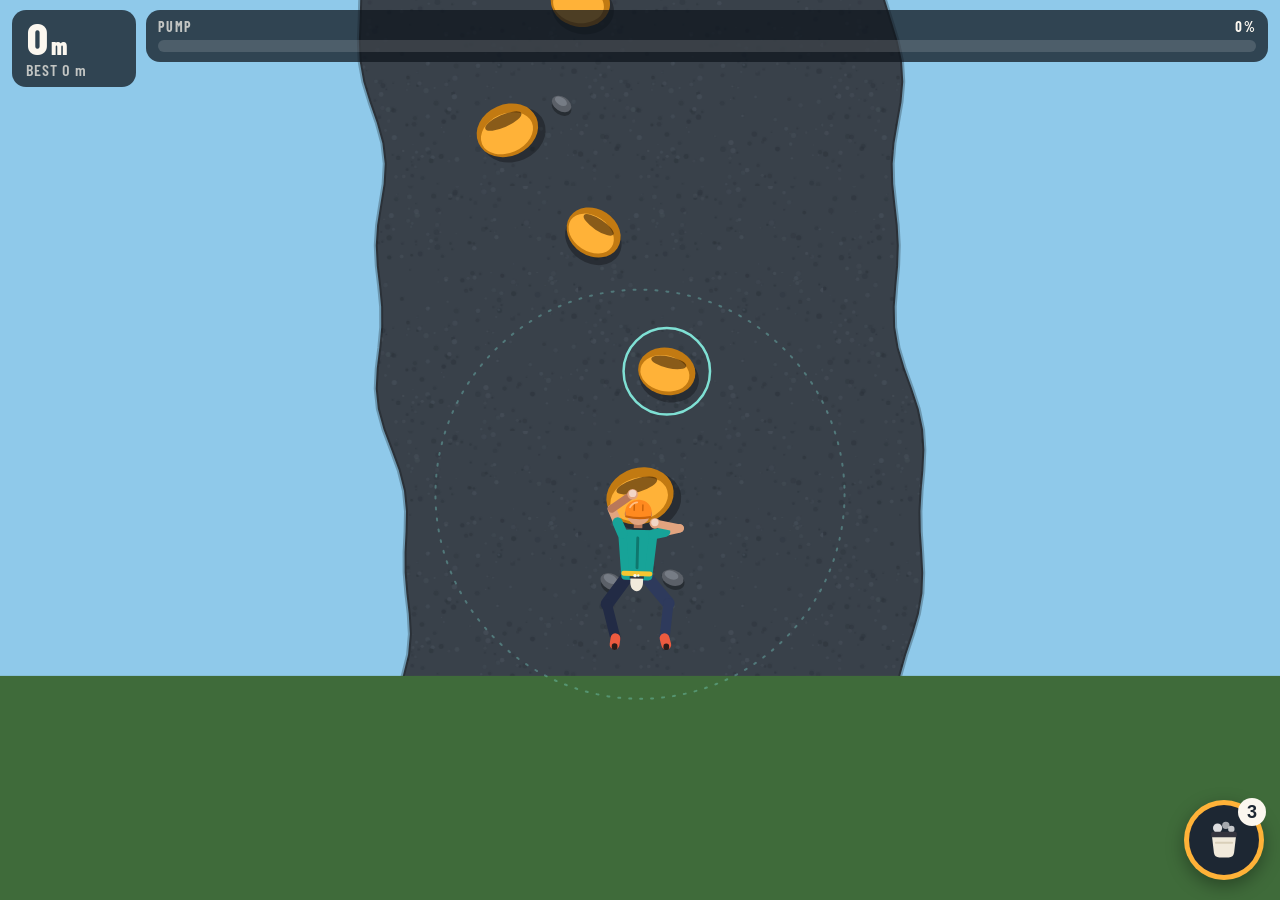
==== commit 1e2b1203: "Crux Climb step 4: dynos, catch timing and tumbling falls Press and hold to charge a dyno, aim with " ====
--- a/climbing-game/index.html
+++ b/climbing-game/index.html
@@ -360,7 +360,7 @@
   };
 
   let holds = [];
-  const gen = { y: 0, x: 0, n: 0 };
+  const gen = { y: 0, x: 0, n: 0, sinceDyno: 0, last: null };
 
   const gradeAt = y => Math.max(0, Math.floor((y - START_Y) / GRADE_EVERY));
 
@@ -423,14 +423,28 @@
       let nx = gen.x + rand(-d.dx, d.dx);
       if (nx < X_MIN || nx > X_MAX) nx = 2 * gen.x - nx;         // bounce off the edges
       nx = clamp(nx, X_MIN, X_MAX);
-      // keep every route move within static reach
-      const len = Math.hypot(nx - gen.x, dy), maxLen = REACH * 0.9;
-      if (len > maxLen) { const k = maxLen / len; nx = gen.x + (nx - gen.x) * k; dy *= k; }
+      // Now and then the route needs a dyno: a gap beyond static reach.
+      const dynoChance = gen.y > START_Y + 12 ? Math.min(0.08 + g * 0.05, 0.3) : 0;
+      const isDyno = gen.sinceDyno > 5 && Math.random() < dynoChance;
+      if (isDyno) {
+        dy = rand(2.75, 3.3 + Math.min(g * 0.1, 0.4));
+        nx = clamp(gen.x + rand(-0.9, 0.9), X_MIN, X_MAX);
+        // launch from something you can hang on while charging
+        const l = gen.last;
+        if (l && (l.type === 'sloper' || l.type === 'crumble')) { l.type = 'jug'; l.r = HOLD_TYPES.jug.r * d.scale; }
+        gen.sinceDyno = 0;
+      } else {
+        // keep every other route move within static reach
+        const len = Math.hypot(nx - gen.x, dy), maxLen = REACH * 0.9;
+        if (len > maxLen) { const k = maxLen / len; nx = gen.x + (nx - gen.x) * k; dy *= k; }
+        gen.sinceDyno++;
+      }
       const ny = gen.y + dy;
 
       // clear anything the route hold would overlap
       holds = holds.filter(h => h.route || dist(h.x, h.y, nx, ny) > 0.8);
-      addHold(nx, ny, gen.n < 4 ? 'jug' : pickType(g), d.scale, true);
+      const type = gen.n < 4 ? 'jug' : isDyno ? (Math.random() < 0.7 ? 'jug' : 'pinch') : pickType(g);
+      gen.last = addHold(nx, ny, type, d.scale, true);
 
       // footchip between the last two route holds
       if (Math.random() < 0.8) {
@@ -476,6 +490,8 @@
       hip, hipV: { x: 0, y: 0 }, hipT: vcopy(hip),
       k: 160, damp: 22,                       // hip spring
       move: null,                             // active reach
+      dyno: null,                             // active dyno
+      swingT: 0,
       footMoves: [null, null],
       restT: 0,                               // time resting still on a hold
       shake: null, shakeCd: 1.2, nextShakeHand: 1,
@@ -574,10 +590,11 @@
         c.hold.chalk = Math.min(1, c.hold.chalk + 0.6);
         onGrab(c.hold);
       }
-    } else if (c.pose === 'hang' && c.hold) {
+    } else if (c.pose === 'hang' && c.hold && !c.dyno && !c.coil) {
       // --- Resting on a hold: settle, breathe, shake out a hand ---
       c.restT += dt;
-      c.k = 120; c.damp = 16;
+      if (c.swingT > 0) c.swingT -= dt;
+      else { c.k = 120; c.damp = 16; }
       const grips = gripPoints(c.hold);
       c.hipT = hangTarget(c, grips);
       c.shakeCd -= dt;
@@ -721,11 +738,12 @@
   let height = 0, time = 0, deadAt = 0;
   let missFx = null;
   let fallReason = '';
+  const stats = { holds: 0, dynos: 0 };
 
   function reset() {
     holds = [];
     gen.y = START_Y; gen.x = WALL_W / 2;
-    gen.n = 0;
+    gen.n = 0; gen.sinceDyno = 0; gen.last = null;
     const first = addHold(WALL_W / 2, START_Y, 'jug', 1.1, true);
     addHold(WALL_W / 2 - 0.35, START_Y - 1.05, 'foot');
     addHold(WALL_W / 2 + 0.4, START_Y - 1.0, 'foot');
@@ -736,11 +754,16 @@
     chalk.uses = CHALK.max; chalk.t = 0;
     state = 'play';
     missFx = null;
+    floats = [];
+    stats.holds = 0; stats.dynos = 0;
+    timeScale = 1; slowmo = 0;
+    press.active = false; press.charging = false;
     updateHud(true);
   }
 
   function onGrab(h) {
     h.grip = 0;              // slopers restart their slip timer each grab
+    stats.holds++;
   }
 
   function handsMid() { return mid(climber.handT[0], climber.handT[1]); }
@@ -762,20 +785,152 @@
   }
 
   function onTap(px, py) {
-    if (state === 'dead') {
-      if (performance.now() - deadAt > 600) reset();
-      return;
-    }
-    if (state !== 'play' || climber.move) return;
+    if (state !== 'play' || climber.move || climber.dyno) return;
     const p = toWorld(px, py);
     const h = holdAt(p);
     if (!h || h === climber.hold) { missFx = { x: p.x, y: p.y, t: 0 }; return; }
     if (canReach(h)) {
       climber.pump = Math.min(100, climber.pump + PUMP.moveCost);
       startReach(climber, h);
-    }
-    else startFall('TOO FAR');
-  }
+    } else {
+      missFx = { x: h.x, y: h.y, t: 0 };
+      floatText('TOO FAR · HOLD TO DYNO', h.x, h.y + 0.6, '#ffd166', 20);
+    }
+  }
+
+  // ---------- Dynos ----------
+  // Press and hold to charge, aim with your finger, release to jump.
+  // Mid-air, tap when your hands pass a hold to catch it.
+  const DYNO = {
+    chargeDelay: 0.22,   // seconds before a press becomes a charge
+    chargeTime: 0.9,     // seconds to full power
+    vMin: 5.5, vMax: 13.5,
+    load: 0.1,           // crouch before take-off
+    pump: 8,
+    catchR: 0.55,        // hands-to-hold catch radius (plus hold size)
+    buffer: 0.12,        // an early tap still counts this long
+  };
+  const press = { active: false, id: null, x: 0, y: 0, t0: 0, charging: false, power: 0 };
+
+  function canCharge() {
+    return state === 'play' && climber.hold && !climber.move && !climber.dyno;
+  }
+
+  function dynoAim() {
+    const hm = handsMid();
+    const f = toWorld(press.x, press.y);
+    let ax = f.x - hm.x, ay = f.y - hm.y;
+    const d = Math.hypot(ax, ay) || 1;
+    ax /= d; ay /= d;
+    if (ay < 0.25) { ay = 0.25; const n = Math.hypot(ax, ay); ax /= n; ay /= n; }
+    return { x: ax, y: ay };
+  }
+
+  function dynoVelocity() {
+    const a = dynoAim(), v = lerp(DYNO.vMin, DYNO.vMax, press.power);
+    return { x: a.x * v, y: a.y * v };
+  }
+
+  // Sample the jump arc for the preview.
+  function dynoArc(v) {
+    const hm = handsMid(), pts = [];
+    let x = hm.x, y = hm.y, vx = v.x, vy = v.y;
+    for (let i = 0; i < 40; i++) {
+      const dt = 0.035;
+      vy -= GRAVITY * dt; x += vx * dt; y += vy * dt;
+      if (y < hm.y - 2 || x < 0 || x > WALL_W) break;
+      pts.push({ x, y });
+    }
+    return pts;
+  }
+
+  function catchRange(h, p) {
+    return dist(h.x, h.y, p.x, p.y) < DYNO.catchR + h.r * 0.6;
+  }
+
+  function launchDyno() {
+    const c = climber;
+    const v = dynoVelocity();
+    c.dyno = { phase: 'load', t: 0, v, from: c.hold, p: handsMid(), launchY: handsMid().y, buffer: 0 };
+    c.pump = Math.min(100, c.pump + DYNO.pump);
+    c.shake = null;
+    c.dip = null;
+    press.charging = false;
+    press.power = 0;
+  }
+
+  function catchableHold() {
+    const d = climber.dyno;
+    let best = null, bestD = Infinity;
+    for (const h of holds) {
+      if (h.broken || h.type === 'foot' || h === d.from) continue;
+      const dd = dist(h.x, h.y, d.p.x, d.p.y);
+      if (catchRange(h, d.p) && dd < bestD) { bestD = dd; best = h; }
+    }
+    return best;
+  }
+
+  function dynoTap() {
+    const d = climber.dyno;
+    if (!d || d.phase !== 'fly' || d.buffer > 0) return;
+    d.buffer = DYNO.buffer;
+  }
+
+  function updateDyno(dt) {
+    const c = climber, d = c.dyno;
+    if (!d) return;
+    d.t += dt;
+    if (d.phase === 'load') {
+      const hm = handsMid();
+      c.hipT = { x: hm.x - d.v.x * 0.03, y: hm.y - HANG - 0.3 };
+      c.k = 300; c.damp = 30;
+      if (d.t >= DYNO.load) {
+        d.phase = 'fly';
+        d.t = 0;
+        c.hold = null;
+        onDynoLaunch();
+      }
+      return;
+    }
+    // ballistic flight of the hands; the body trails on a stiff spring
+    d.v.y -= GRAVITY * dt;
+    d.p.x += d.v.x * dt;
+    d.p.y += d.v.y * dt;
+    c.handT = [{ x: d.p.x - 0.09, y: d.p.y }, { x: d.p.x + 0.09, y: d.p.y }];
+    c.hipT = { x: d.p.x - d.v.x * 0.04, y: d.p.y - HANG - 0.05 };
+    c.k = 320; c.damp = 26;
+    c.footMoves = [null, null];
+    c.footT = [
+      { x: c.hip.x - 0.2 + Math.sin(time * 9) * 0.05, y: c.hip.y - 0.82 },
+      { x: c.hip.x + 0.2 + Math.sin(time * 9 + 2) * 0.05, y: c.hip.y - 0.82 },
+    ];
+
+    const h = catchableHold();
+    if (d.buffer > 0) {
+      if (h) { catchHold(h); return; }
+      d.buffer -= dt;
+      if (d.buffer <= 0) { startFall('MISSED THE CATCH'); return; }
+    }
+    if ((d.v.y < 0 && d.p.y < d.launchY - 1.2) || d.t > 2.5) startFall('MISSED THE DYNO');
+  }
+
+  function catchHold(h) {
+    const c = climber;
+    c.dyno = null;
+    c.hold = h;
+    c.handT = gripPoints(h);
+    c.hipT = hangTarget(c, c.handT);
+    c.k = 70; c.damp = 7;            // loose spring: the body swings in
+    c.swingT = 0.6;
+    c.restT = 0;
+    placeFeet(c, false, c.hipT);
+    h.chalk = Math.min(1, h.chalk + 0.6);
+    stats.dynos++;
+    onGrab(h, true);
+    floatText(['NICE CATCH!', 'STUCK IT!', 'DEADPOINT!'][Math.floor(Math.random() * 3)], h.x, h.y + 0.7, '#7fe0d4', 24);
+  }
+
+  function onDynoLaunch() { /* sound & shake hook */ }
 
   // Hold mechanics while hanging: slopers slip, crumbling holds break.
   function updateHoldTimers(dt) {
@@ -830,21 +985,77 @@
   }
   function onChalk() { /* particles & sound hook */ }
 
+  // ---------- Falling ----------
+  // A short slow-motion beat, then the climber tumbles off the bottom.
+  let fallT = 0;
   function startFall(reason) {
     fallReason = reason || '';
     state = 'falling';
+    fallT = 0;
+    slowmo = 0.75;
     const c = climber;
+    const hm = c.dyno ? c.dyno.p : handsMid();
     c.pose = 'fall';
     c.hold = null;
     c.move = null;
-    c.hipV = { x: rand(-1.2, 1.2), y: 2.5 };
-    c.rotV = rand(-5, 5);
-  }
-
+    c.dyno = null;
+    c.dip = null;
+    c.shake = null;
+    c.hipV = { x: c.hipV.x * 0.5 + rand(-1, 1), y: Math.max(c.hipV.y * 0.4, 0) + 3.2 };
+    c.rotV = (Math.random() < 0.5 ? -1 : 1) * rand(4, 7);
+    press.active = false;
+    press.charging = false;
+    floatText(fallReason, hm.x, hm.y + 0.4, '#ff5a44', 30);
+    onFall(reason);
+  }
+  function onFall() { /* sound, shake & vibration hook */ }
+
+  // ---------- Floating text ----------
+  let floats = [];
+  function floatText(text, x, y, color, size) {
+    floats.push({ text, x, y, color, size, t: 0, life: 1.1 });
+  }
+
+  // ---------- Pointer input ----------
   canvas.addEventListener('pointerdown', e => {
     e.preventDefault();
-    onTap(e.clientX, e.clientY);
+    if (state === 'dead') {
+      if (performance.now() - deadAt > 600) reset();
+      return;
+    }
+    if (state !== 'play') return;
+    if (climber.dyno) { dynoTap(); return; }
+    if (press.active) return;
+    Object.assign(press, {
+      active: true, id: e.pointerId, x: e.clientX, y: e.clientY,
+      t0: performance.now(), charging: false, power: 0,
+    });
+    try { canvas.setPointerCapture(e.pointerId); } catch (err) { /* ignore */ }
   });
+  canvas.addEventListener('pointermove', e => {
+    if (!press.active || e.pointerId !== press.id) return;
+    press.x = e.clientX; press.y = e.clientY;
+  });
+  canvas.addEventListener('pointerup', e => {
+    if (!press.active || e.pointerId !== press.id) return;
+    press.active = false;
+    if (press.charging) {
+      if (canCharge()) launchDyno();
+      press.charging = false;
+    } else onTap(e.clientX, e.clientY);
+  });
+  canvas.addEventListener('pointercancel', () => { press.active = false; press.charging = false; });
+
+  function updatePress() {
+    if (!press.active) return;
+    const held = (performance.now() - press.t0) / 1000;
+    if (!press.charging && held > DYNO.chargeDelay && canCharge()) press.charging = true;
+    if (press.charging) {
+      if (!canCharge()) { press.charging = false; press.active = false; return; }
+      press.power = clamp((held - DYNO.chargeDelay) / DYNO.chargeTime, 0, 1);
+    }
+  }
+
   // Block pinch-zoom, double-tap zoom and scroll gestures.
   ['touchstart', 'touchmove', 'gesturestart', 'dblclick'].forEach(ev =>
     document.addEventListener(ev, e => { if (e.target === canvas || ev !== 'touchstart') e.preventDefault(); }, { passive: false }));
@@ -853,28 +1064,59 @@
   // =====================================================================
   // 8. UPDATE
   // =====================================================================
-  function update(dt) {
+  let timeScale = 1, slowmo = 0;
+
+  function update(realDt) {
+    // time scale: slow-mo on falls and near a dyno catch
+    let target = 1;
+    if (slowmo > 0) { slowmo -= realDt; target = 0.22; }
+    else if (climber.dyno && climber.dyno.phase === 'fly') {
+      const d = climber.dyno;
+      const near = holds.some(h => !h.broken && h.type !== 'foot' && h !== d.from && dist(h.x, h.y, d.p.x, d.p.y) < 1.3);
+      if (near) target = 0.45;
+    }
+    timeScale += (target - timeScale) * Math.min(1, realDt * 12);
+    const dt = realDt * timeScale;
+
     time += dt;
-    if (missFx) { missFx.t += dt; if (missFx.t > 0.35) missFx = null; }
-
+    if (missFx) { missFx.t += realDt; if (missFx.t > 0.35) missFx = null; }
+    floats = floats.filter(f => (f.t += realDt) < f.life);
+
+    updatePress();
     updateChalk(dt);
-    if (state === 'play') { updateHoldTimers(dt); updatePump(dt); }
+    if (state === 'play') { updateHoldTimers(dt); updatePump(dt); updateDyno(dt); }
+    climber.coil = press.charging && !!climber.hold;
+    if (climber.coil) {
+      // crouch and coil opposite the aim while charging
+      const a = dynoAim(), hm = handsMid();
+      climber.hipT = { x: hm.x - a.x * 0.25 * press.power, y: hm.y - HANG - 0.3 * press.power };
+      climber.shake = null;
+    }
     updateClimber(climber, dt, time);
 
     if (state === 'play') {
-      const h = Math.max(height, Math.floor(climber.hip.y + HANG - START_Y));
-      if (h > height) { height = h; updateHud(); }
-      const target = climber.hip.y - (H * 0.36) / S;
+      if (climber.hold) {
+        const h = Math.max(height, Math.floor(climber.hold.y - START_Y));
+        if (h > height) { height = h; updateHud(); }
+      }
+      const target = Math.max(climber.hip.y, climber.dyno ? climber.dyno.p.y - 1.4 : -Infinity) - (H * 0.36) / S;
       cam.y += (target - cam.y) * Math.min(1, dt * 4);
       generate(cam.y + H / S + 10);
       holds = holds.filter(h => (h.y > cam.y - 4 && !(h.broken && h !== climber.hold)) || h === climber.hold);
     } else if (state === 'falling') {
-      if (sy(climber.hip.y + 2) > H + 40) {
+      fallT += realDt;
+      if (fallT < 0.9) {
+        const target = climber.hip.y - (H * 0.45) / S;
+        cam.y += (target - cam.y) * Math.min(1, dt * 3);
+      }
+      if (fallT > 2.4 || (fallT > 1 && sy(climber.hip.y + 2) > H + 40)) {
         state = 'dead';
         deadAt = performance.now();
-      }
-    }
-  }
+        onGameOver();
+      }
+    }
+  }
+  function onGameOver() { /* screens hook */ }
 
   // =====================================================================
   // 9. DRAW: WORLD
@@ -1079,7 +1321,7 @@
   }
 
   function drawReach() {
-    if (state !== 'play' || climber.move) return;
+    if (state !== 'play' || climber.move || climber.dyno || press.charging) return;
     const hm = handsMid();
     ctx.save();
     ctx.strokeStyle = COL.reach;
@@ -1244,6 +1486,79 @@
     ctx.fillText('Tap anywhere to climb again', W / 2, H * 0.4 + 50);
   }
 
+  // Dotted jump arc + power ring while charging a dyno.
+  function drawDynoPreview() {
+    if (!press.charging) return;
+    const v = dynoVelocity();
+    const pts = dynoArc(v);
+    const col = press.power < 0.5 ? '127,224,212' : press.power < 0.9 ? '255,209,102' : '255,138,31';
+    // holds the arc passes: likely catch targets
+    for (const h of holds) {
+      if (h.broken || h.type === 'foot' || h === climber.hold) continue;
+      if (pts.some(p => catchRange(h, p))) {
+        ctx.strokeStyle = `rgba(${col},0.95)`;
+        ctx.lineWidth = 3;
+        ctx.beginPath(); ctx.arc(sx(h.x), sy(h.y), Math.max(h.r * S * 1.6, 18), 0, Math.PI * 2); ctx.stroke();
+      }
+    }
+    pts.forEach((p, i) => {
+      if (i % 2) return;
+      const k = 1 - i / pts.length;
+      ctx.fillStyle = `rgba(${col},${0.35 + 0.6 * k})`;
+      ctx.beginPath(); ctx.arc(sx(p.x), sy(p.y), 2 + 3.5 * k, 0, Math.PI * 2); ctx.fill();
+    });
+    // power ring under the finger
+    const r = 34;
+    ctx.lineCap = 'round';
+    ctx.lineWidth = 6;
+    ctx.strokeStyle = 'rgba(0,0,0,0.4)';
+    ctx.beginPath(); ctx.arc(press.x, press.y, r, 0, Math.PI * 2); ctx.stroke();
+    ctx.strokeStyle = `rgb(${col})`;
+    ctx.beginPath(); ctx.arc(press.x, press.y, r, -Math.PI / 2, -Math.PI / 2 + Math.PI * 2 * Math.max(0.02, press.power)); ctx.stroke();
+    ctx.fillStyle = '#fbf7ef';
+    ctx.font = '800 15px "Barlow Condensed", system-ui, sans-serif';
+    ctx.textAlign = 'center';
+    ctx.textBaseline = 'middle';
+    ctx.fillText(press.power >= 1 ? 'MAX' : 'DYNO', press.x, press.y);
+  }
+
+  // Mid-air: holds in catch range pulse, telling you when to tap.
+  function drawCatchCue() {
+    const d = climber.dyno;
+    if (!d || d.phase !== 'fly') return;
+    const h = catchableHold();
+    if (!h) return;
+    const pulse = 0.5 + 0.5 * Math.sin(time * 30);
+    ctx.strokeStyle = `rgba(255,209,102,${0.6 + 0.4 * pulse})`;
+    ctx.lineWidth = 4;
+    ctx.beginPath(); ctx.arc(sx(h.x), sy(h.y), Math.max(h.r * S * 1.7, 20) + pulse * 4, 0, Math.PI * 2); ctx.stroke();
+    ctx.fillStyle = '#ffd166';
+    ctx.font = '800 22px "Barlow Condensed", system-ui, sans-serif';
+    ctx.textAlign = 'center';
+    ctx.textBaseline = 'middle';
+    ctx.fillText('TAP!', sx(h.x), sy(h.y) - Math.max(h.r * S * 1.7, 20) - 16);
+  }
+
+  function drawFloats() {
+    ctx.textAlign = 'center';
+    ctx.textBaseline = 'middle';
+    ctx.lineJoin = 'round';
+    for (const f of floats) {
+      const k = f.t / f.life;
+      const scale = k < 0.15 ? 0.6 + (k / 0.15) * 0.5 : 1.1 - Math.min(0.1, (k - 0.15));
+      ctx.globalAlpha = k > 0.7 ? (1 - k) / 0.3 : 1;
+      ctx.font = `800 ${Math.round(f.size * scale)}px "Barlow Condensed", system-ui, sans-serif`;
+      const half = ctx.measureText(f.text).width / 2 + 12;
+      const x = clamp(sx(f.x), half, Math.max(half, W - half)), y = sy(f.y) - k * 40;
+      ctx.lineWidth = 5;
+      ctx.strokeStyle = 'rgba(10,14,20,0.8)';
+      ctx.strokeText(f.text, x, y);
+      ctx.fillStyle = f.color;
+      ctx.fillText(f.text, x, y);
+    }
+    ctx.globalAlpha = 1;
+  }
+
   // Screen edges pulse red as the forearms pump out.
   function drawPumpVignette() {
     const p = climber.pump;
@@ -1268,7 +1583,7 @@
     drawSky();
     drawWall();
     drawReach();
-    const idle = state === 'play' && !climber.move;
+    const idle = state === 'play' && !climber.move && !climber.dyno && !press.charging;
     for (const h of holds) drawHold(h, idle && h !== climber.hold && h.type !== 'foot' && canReach(h));
     if (missFx) {
       ctx.strokeStyle = COL.danger;
@@ -1279,7 +1594,10 @@
       ctx.stroke();
       ctx.globalAlpha = 1;
     }
+    drawDynoPreview();
+    drawCatchCue();
     drawClimber(climber);
+    drawFloats();
     drawPumpVignette();
     if (state === 'dead') drawDead();
   }
@@ -1346,7 +1664,7 @@
 
   // Test hook (only with #debug in the URL)
   if (location.hash === '#debug') {
-    window.__crux = { get climber() { return climber; }, get holds() { return holds; }, get state() { return state; }, sx, sy, canReach };
+    window.__crux = { get climber() { return climber; }, get holds() { return holds; }, get state() { return state; }, get press() { return press; }, sx, sy, canReach, toWorld, catchableHold: () => climber.dyno && climber.dyno.phase === 'fly' ? catchableHold() : null };
   }
 
   resize();
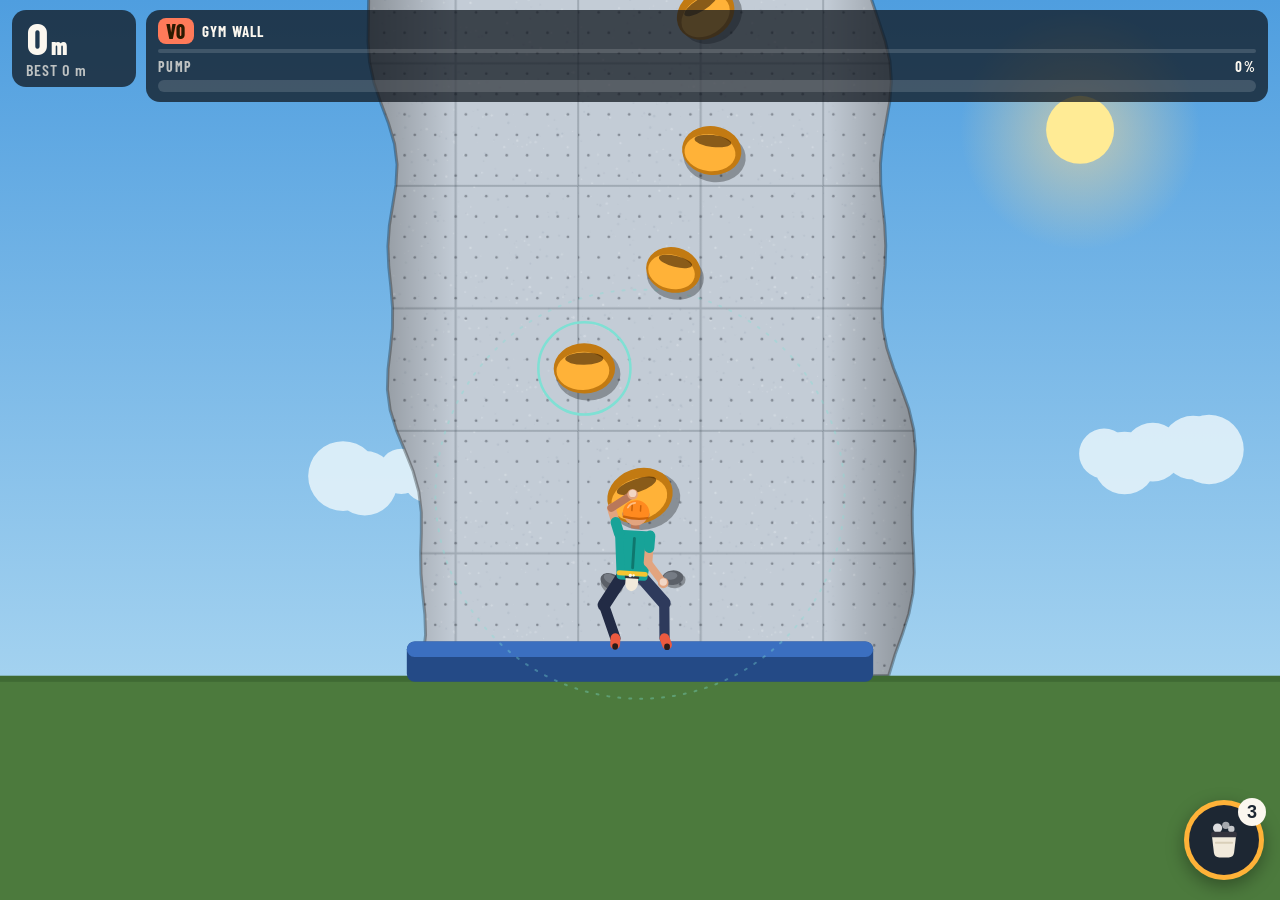
==== commit 658e6331: "Crux Climb step 5: grade zones, wall types, sky and rest ledges Every 25 m unlocks a grade with a pa" ====
--- a/climbing-game/index.html
+++ b/climbing-game/index.html
@@ -91,6 +91,70 @@
     color: var(--muted);
   }
   .meter-label b { color: var(--ink); font-variant-numeric: tabular-nums; }
+  .grade-row {
+    display: flex;
+    align-items: center;
+    gap: 8px;
+    font-weight: 700;
+    font-size: 15px;
+    letter-spacing: 0.08em;
+  }
+  .grade-pill {
+    background: var(--accent);
+    color: var(--accent-ink);
+    border-radius: 8px;
+    padding: 0 8px;
+    font-weight: 800;
+    font-size: 20px;
+    line-height: 26px;
+    letter-spacing: 0.02em;
+  }
+  .grade-row .zone { white-space: nowrap; overflow: hidden; text-overflow: ellipsis; min-width: 0; }
+  .grade-progress {
+    height: 4px;
+    border-radius: 2px;
+    background: rgba(255, 255, 255, 0.14);
+    overflow: hidden;
+  }
+  .grade-progress div { height: 100%; width: 0%; background: var(--ink); opacity: 0.8; border-radius: 2px; }
+
+  /* ================= Toast banner ================= */
+  .toast {
+    position: fixed;
+    left: 50%;
+    top: 34%;
+    transform: translate(-50%, -50%);
+    text-align: center;
+    pointer-events: none;
+    opacity: 0;
+    white-space: nowrap;
+  }
+  .toast.show { animation: toast 2.4s ease-out forwards; }
+  .toast .big {
+    font-style: italic;
+    font-weight: 800;
+    font-size: clamp(34px, 12vw, 64px);
+    line-height: 0.95;
+    color: var(--accent);
+    text-shadow: 0 4px 0 rgba(0, 0, 0, 0.35), 0 0 24px rgba(0, 0, 0, 0.25);
+  }
+  .toast .sub {
+    font-weight: 700;
+    font-size: 20px;
+    letter-spacing: 0.24em;
+    text-shadow: 0 2px 6px rgba(0, 0, 0, 0.5);
+  }
+  @keyframes toast {
+    0%   { opacity: 0; transform: translate(-50%, -50%) scale(0.6); }
+    12%  { opacity: 1; transform: translate(-50%, -50%) scale(1.08); }
+    20%  { transform: translate(-50%, -50%) scale(1); }
+    80%  { opacity: 1; transform: translate(-50%, -50%) scale(1); }
+    100% { opacity: 0; transform: translate(-50%, -64%) scale(1); }
+  }
+  @media (prefers-reduced-motion: reduce) {
+    .toast.show { animation: toast-fade 2.4s linear forwards; }
+    @keyframes toast-fade { 0%, 85% { opacity: 1; transform: translate(-50%, -50%); } 100% { opacity: 0; transform: translate(-50%, -50%); } }
+  }
   .pumpbar {
     height: 12px;
     border-radius: 6px;
@@ -171,10 +235,14 @@
     <div class="best" id="hudBest">BEST 0 m</div>
   </div>
   <div class="meters">
+    <div class="grade-row"><span class="grade-pill" id="hudGrade">V0</span><span class="zone" id="hudZone">GYM WALL</span></div>
+    <div class="grade-progress" aria-hidden="true"><div id="hudNext"></div></div>
     <div class="meter-label"><span>PUMP</span><b id="pumpText">0%</b></div>
     <div class="pumpbar" id="pumpBar"><div id="pumpFill"></div></div>
   </div>
 </div>
+
+<div class="toast" id="toast"><div class="big" id="toastBig"></div><div class="sub" id="toastSub"></div></div>
 
 <button class="chalk-btn" id="chalkBtn" aria-label="Chalk up to recover from pump">
   <span class="face">
@@ -198,7 +266,7 @@
   // 1. CONFIG
   // =====================================================================
   const WALL_W = 7.5;                        // world width in metres
-  const X_MIN = 1.3, X_MAX = WALL_W - 1.3;   // where holds may sit
+  const X_MIN = 1.55, X_MAX = WALL_W - 1.55; // where holds may sit
   const REACH = 2.5;                         // static reach, hands to hold
   const START_Y = 2.2;                       // height of the first hold
   const GRAVITY = 20;
@@ -297,7 +365,7 @@
   const ctx = canvas.getContext('2d');
   let W = 0, H = 0, DPR = 1, S = 1, OX = 0;   // S = px per metre, OX = world x offset
   const cam = { y: 0 };
-  let wallPattern = null, wallTile = 256;
+  let wallTile = 256;
 
   function resize() {
     DPR = Math.min(window.devicePixelRatio || 1, 2.5);
@@ -309,7 +377,7 @@
     canvas.style.height = H + 'px';
     S = Math.min(W / WALL_W, H / 11);        // wide screens: keep ~11 m visible
     OX = (W - WALL_W * S) / 2;
-    buildWallTexture();
+    buildWallTextures();
   }
 
   const sx = x => OX + x * S;
@@ -317,28 +385,134 @@
   const toWorld = (px, py) => ({ x: (px - OX) / S, y: cam.y + (H - py) / S });
 
   // Wall silhouette: how far the rock edge sits in from each side (metres).
-  const edgeL = y => 0.6 + 0.22 * Math.sin(y * 0.41 + 1.3) + 0.12 * Math.sin(y * 1.27) + 0.06 * Math.sin(y * 3.1 + 0.7);
-  const edgeR = y => 0.6 + 0.22 * Math.sin(y * 0.37 + 4.1) + 0.12 * Math.sin(y * 1.19 + 2.2) + 0.06 * Math.sin(y * 2.9 + 2.1);
-
-  function buildWallTexture() {
+  const edgeL = y => 0.75 + 0.25 * Math.sin(y * 0.41 + 1.3) + 0.14 * Math.sin(y * 1.27) + 0.06 * Math.sin(y * 3.1 + 0.7);
+  const edgeR = y => 0.75 + 0.25 * Math.sin(y * 0.37 + 4.1) + 0.14 * Math.sin(y * 1.19 + 2.2) + 0.06 * Math.sin(y * 2.9 + 2.1);
+
+  // ---------- Wall zones & textures ----------
+  // Each grade zone gets its own wall: gym, limestone, granite, then ice.
+  const ZONES = [
+    { name: 'GYM WALL',  accent: '#ff7a59', ledge: '#8a6a4a', ledgeTop: '#b08b62' },
+    { name: 'LIMESTONE', accent: '#d9822b', ledge: '#a88c64', ledgeTop: '#d2b88e' },
+    { name: 'GRANITE',   accent: '#c0566a', ledge: '#66636a', ledgeTop: '#8e8a90' },
+    { name: 'ICE',       accent: '#3a8fd1', ledge: '#8fbcd6', ledgeTop: '#e4f3fb' },
+  ];
+  const zoneOf = g => Math.min(g, ZONES.length - 1);
+  let zonePatterns = [];
+
+  function buildWallTextures() {
     wallTile = Math.round(3 * S);             // one tile = 3 m
-    const size = Math.round(wallTile * DPR);
-    const t = document.createElement('canvas');
-    t.width = size; t.height = size;
-    const g = t.getContext('2d');
-    g.fillStyle = COL.rock;
+    const size = Math.max(64, Math.round(wallTile * DPR));
+    const m = size / 3;                       // tile px per metre
+    zonePatterns = [paintGym, paintLimestone, paintGranite, paintIce].map((paint, i) => {
+      const t = document.createElement('canvas');
+      t.width = t.height = size;
+      const g = t.getContext('2d');
+      let seed = 17 + i * 101;
+      const rnd = () => (seed = (seed * 16807) % 2147483647) / 2147483647;
+      paint(g, size, m, rnd);
+      return ctx.createPattern(t, 'repeat');
+    });
+  }
+
+  function speckle(g, size, n, colors, rMin, rMax, aMin, aMax, rnd) {
+    for (let i = 0; i < n; i++) {
+      g.fillStyle = colors[Math.floor(rnd() * colors.length)];
+      g.globalAlpha = aMin + rnd() * (aMax - aMin);
+      g.beginPath();
+      g.arc(rnd() * size, rnd() * size, (rMin + rnd() * (rMax - rMin)) * DPR, 0, Math.PI * 2);
+      g.fill();
+    }
+    g.globalAlpha = 1;
+  }
+
+  function crack(g, x, y, len, rnd, color, width) {
+    g.strokeStyle = color;
+    g.lineWidth = width * DPR;
+    g.beginPath();
+    g.moveTo(x, y);
+    for (let k = 0; k < 6; k++) {
+      x += (rnd() - 0.5) * len * 0.5;
+      y += rnd() * len * 0.3;
+      g.lineTo(x, y);
+    }
+    g.stroke();
+  }
+
+  function paintGym(g, size, m, rnd) {
+    g.fillStyle = '#c3ccd6';
     g.fillRect(0, 0, size, size);
-    let seed = 11;
-    const rnd = () => (seed = (seed * 16807) % 2147483647) / 2147483647;
-    for (let i = 0; i < size * 1.4; i++) {
-      g.fillStyle = rnd() < 0.5 ? COL.rockLight : COL.rockDark;
-      g.globalAlpha = 0.25 + rnd() * 0.35;
-      g.beginPath();
-      g.arc(rnd() * size, rnd() * size, (0.6 + rnd() * 2.2) * DPR, 0, Math.PI * 2);
-      g.fill();
-    }
-    g.globalAlpha = 1;
-    wallPattern = ctx.createPattern(t, 'repeat');
+    speckle(g, size, size * 1.2, ['#b3bdc9', '#d7dee5'], 0.4, 1.3, 0.4, 0.8, rnd);
+    // plywood panels, 1.5 m
+    g.strokeStyle = 'rgba(40,50,62,0.22)';
+    g.lineWidth = 2 * DPR;
+    for (let i = 0; i <= 2; i++) {
+      const p = (i * size) / 2;
+      g.beginPath(); g.moveTo(p, 0); g.lineTo(p, size); g.moveTo(0, p); g.lineTo(size, p); g.stroke();
+    }
+    // bolt-on T-nut grid
+    g.fillStyle = 'rgba(30,36,44,0.4)';
+    const step = size / 12;
+    for (let y = 0; y < 12; y++) {
+      for (let x = 0; x < 12; x++) {
+        g.beginPath();
+        g.arc(((x + 0.5 + (y % 2) * 0.5) * step) % size, (y + 0.5) * step, 1.3 * DPR, 0, Math.PI * 2);
+        g.fill();
+      }
+    }
+  }
+
+  function paintLimestone(g, size, m, rnd) {
+    g.fillStyle = '#cdb38c';
+    g.fillRect(0, 0, size, size);
+    for (let i = 0; i < 10; i++) {
+      const y0 = rnd() * size, th = (0.03 + rnd() * 0.12) * m;
+      const k = 1 + Math.floor(rnd() * 3), ph = rnd() * 6.28, amp = (0.02 + rnd() * 0.05) * m;
+      g.fillStyle = rnd() < 0.5 ? 'rgba(120,85,45,0.16)' : 'rgba(255,245,225,0.24)';
+      for (const off of [0, -size]) {
+        g.beginPath();
+        for (let x = 0; x <= size; x += size / 48) g.lineTo(x, off + y0 + Math.sin((x / size) * Math.PI * 2 * k + ph) * amp);
+        for (let x = size; x >= 0; x -= size / 48) g.lineTo(x, off + y0 + th + Math.sin((x / size) * Math.PI * 2 * k + ph) * amp);
+        g.fill();
+      }
+    }
+    // water streaks (tufa)
+    for (let i = 0; i < 5; i++) {
+      const x = rnd() * size, w = (0.08 + rnd() * 0.25) * m;
+      g.fillStyle = 'rgba(95,72,48,0.1)';
+      g.fillRect(x, 0, w, size);
+    }
+    speckle(g, size, size * 0.5, ['#7a6246', '#e8dcc4'], 0.5, 2, 0.2, 0.5, rnd);
+    // pores
+    speckle(g, size, 30, ['#5e4a33'], 1.5, 4, 0.25, 0.45, rnd);
+  }
+
+  function paintGranite(g, size, m, rnd) {
+    g.fillStyle = '#8d898c';
+    g.fillRect(0, 0, size, size);
+    speckle(g, size, size * 2.2, ['#3d3b40', '#e9e5e1', '#c6a19a', '#6f6b70', '#a7a3a6'], 0.5, 1.8, 0.35, 0.85, rnd);
+    // feldspar crystals
+    for (let i = 0; i < 40; i++) {
+      g.save();
+      g.translate(rnd() * size, rnd() * size);
+      g.rotate(rnd() * Math.PI);
+      g.fillStyle = rnd() < 0.5 ? 'rgba(214,170,160,0.5)' : 'rgba(240,236,230,0.4)';
+      g.fillRect(0, 0, (2 + rnd() * 5) * DPR, (1.5 + rnd() * 3) * DPR);
+      g.restore();
+    }
+    for (let i = 0; i < 4; i++) crack(g, rnd() * size, rnd() * size, size * 0.25, rnd, 'rgba(30,28,32,0.35)', 1.4);
+  }
+
+  function paintIce(g, size, m, rnd) {
+    g.fillStyle = '#cfe7f3';
+    g.fillRect(0, 0, size, size);
+    for (let i = 0; i < 18; i++) {
+      const x = rnd() * size, w = (0.05 + rnd() * 0.35) * m;
+      g.fillStyle = rnd() < 0.5 ? 'rgba(255,255,255,0.35)' : 'rgba(120,180,220,0.22)';
+      g.fillRect(x, 0, w, size);
+    }
+    speckle(g, size, 90, ['#ffffff'], 0.8, 2.4, 0.35, 0.7, rnd);
+    for (let i = 0; i < 6; i++) crack(g, rnd() * size, rnd() * size, size * 0.3, rnd, 'rgba(255,255,255,0.75)', 1.2);
+    for (let i = 0; i < 3; i++) crack(g, rnd() * size, rnd() * size, size * 0.3, rnd, 'rgba(70,130,180,0.35)', 1);
   }
 
   // =====================================================================
@@ -357,7 +531,9 @@
     pocket:  { r: 0.24, pump: 6 },
     crumble: { r: 0.34, pump: 3.5, color: '#caa57d', shade: '#8b6947', breakAt: 1.5 },
     foot:    { r: 0.12 },
+    ledge:   { r: 0.3,  pump: -40 },
   };
+  const LEDGE_EVERY = 50;   // metres between rest ledges
 
   let holds = [];
   const gen = { y: 0, x: 0, n: 0, sinceDyno: 0, last: null };
@@ -412,20 +588,45 @@
   }
 
   function isFree(x, y, minD) {
-    return !holds.some(h => !h.broken && dist(h.x, h.y, x, y) < minD);
+    return !holds.some(h => !h.broken && (h.type === 'ledge' ? Math.abs(h.y - y) < 0.7 : dist(h.x, h.y, x, y) < minD));
+  }
+
+  // The point of a hold nearest to p (ledges span the whole wall).
+  function holdPoint(h, p) {
+    if (h.type === 'ledge') return { x: clamp(p.x, X_MIN, X_MAX), y: h.y };
+    return { x: h.x, y: h.y };
+  }
+
+  function addLedge(y) {
+    holds = holds.filter(h => h.route || Math.abs(h.y - y) > 0.75);
+    const h = addHold(WALL_W / 2, y, 'ledge', 1, true);
+    h.rot = 0;
+    h.grabX = null;
+    h.visited = false;
+    return h;
   }
 
   function generate(upTo) {
     while (gen.y < upTo) {
       const g = gradeAt(gen.y);
       const d = difficulty(g);
+      // A rest ledge every 50 m, reachable from the last route hold.
+      const nextLedge = START_Y + LEDGE_EVERY * Math.ceil((gen.y - START_Y + 0.01) / LEDGE_EVERY);
+      if (nextLedge - gen.y <= 2.2 && gen.n > 0) {
+        gen.last = addLedge(nextLedge);
+        gen.y = nextLedge;
+        gen.x = rand(X_MIN + 0.3, X_MAX - 0.3);
+        gen.sinceDyno = 0;
+        gen.n++;
+        continue;
+      }
       let dy = rand(d.gapMin, d.gapMax);
       let nx = gen.x + rand(-d.dx, d.dx);
       if (nx < X_MIN || nx > X_MAX) nx = 2 * gen.x - nx;         // bounce off the edges
       nx = clamp(nx, X_MIN, X_MAX);
       // Now and then the route needs a dyno: a gap beyond static reach.
       const dynoChance = gen.y > START_Y + 12 ? Math.min(0.08 + g * 0.05, 0.3) : 0;
-      const isDyno = gen.sinceDyno > 5 && Math.random() < dynoChance;
+      const isDyno = gen.sinceDyno > 5 && Math.random() < dynoChance && nextLedge - gen.y > 4;
       if (isDyno) {
         dy = rand(2.75, 3.3 + Math.min(g * 0.1, 0.4));
         nx = clamp(gen.x + rand(-0.9, 0.9), X_MIN, X_MAX);
@@ -465,6 +666,10 @@
 
   // Where each hand sits on a hold.
   function gripPoints(h) {
+    if (h.type === 'ledge') {
+      const x = h.grabX != null ? h.grabX : h.x;
+      return [{ x: x - 0.12, y: h.y + 0.04 }, { x: x + 0.12, y: h.y + 0.04 }];
+    }
     const spread = h.type === 'crimp' ? 0.11 : h.type === 'pinch' || h.type === 'pocket' ? 0.055 : 0.09;
     const top = h.type === 'pinch' ? h.r * 0.5 : h.type === 'crimp' ? h.r * 0.15 : 0.02;
     return [{ x: h.x - spread, y: h.y + top }, { x: h.x + spread, y: h.y + top }];
@@ -512,12 +717,13 @@
     let best = null, bestD = 0.8;
     for (const h of holds) {
       if (h.broken || h === c.hold || h === c.footHold[1 - side]) continue;
-      const top = { x: h.x, y: h.y + h.r * 0.45 };
+      const top = h.type === 'ledge' ? { x: clamp(ideal.x, X_MIN, X_MAX), y: h.y + 0.1 } : { x: h.x, y: h.y + h.r * 0.45 };
       if (top.y > hip.y - 0.3) continue;
       if (dist(root.x, root.y, top.x, top.y) > LEG * 0.96) continue;
       const d = dist(top.x, top.y, ideal.x, ideal.y);
       if (d < bestD) { bestD = d; best = h; }
     }
+    if (best && best.type === 'ledge') return { hold: best, p: { x: clamp(ideal.x, X_MIN, X_MAX), y: best.y + 0.1 } };
     if (best) return { hold: best, p: { x: best.x + s * 0.05, y: best.y + best.r * 0.45 } };
     return { hold: null, p: ideal };
   }
@@ -738,7 +944,9 @@
   let height = 0, time = 0, deadAt = 0;
   let missFx = null;
   let fallReason = '';
-  const stats = { holds: 0, dynos: 0 };
+  const stats = { holds: 0, dynos: 0, grade: 0 };
+  let checkpoint = null, checkpointUsed = false;
+  function onLedge() { /* sound hook */ }
 
   function reset() {
     holds = [];
@@ -755,7 +963,9 @@
     state = 'play';
     missFx = null;
     floats = [];
-    stats.holds = 0; stats.dynos = 0;
+    stats.holds = 0; stats.dynos = 0; stats.grade = 0;
+    checkpoint = null; checkpointUsed = false;
+    clouds = []; birds = [];
     timeScale = 1; slowmo = 0;
     press.active = false; press.charging = false;
     updateHud(true);
@@ -764,6 +974,14 @@
   function onGrab(h) {
     h.grip = 0;              // slopers restart their slip timer each grab
     stats.holds++;
+    if (h.type === 'ledge' && !h.visited) {
+      h.visited = true;
+      climber.pump = 0;
+      chalk.uses = CHALK.max;
+      if (!checkpointUsed) checkpoint = h;
+      floatText(checkpointUsed ? 'REST LEDGE · PUMP RESET' : 'REST LEDGE · CHECKPOINT', h.grabX, h.y + 0.8, '#5fd08a', 24);
+      onLedge(h);
+    }
   }
 
   function handsMid() { return mid(climber.handT[0], climber.handT[1]); }
@@ -773,21 +991,37 @@
     let target = null, bestD = Infinity;
     for (const h of holds) {
       if (h.broken || h.type === 'foot') continue;
-      const d = dist(h.x, h.y, p.x, p.y);
+      const q = holdPoint(h, p);
+      const d = dist(q.x, q.y, p.x, p.y);
       if (d < tol + h.r && d < bestD) { bestD = d; target = h; }
     }
     return target;
   }
 
   function canReach(h) {
-    const hm = handsMid();
-    return dist(hm.x, hm.y, h.x, h.y) <= REACH;
+    let hm = handsMid();
+    // on a ledge you can shuffle along it, so reach from the nearest point
+    const cur = climber.hold;
+    if (cur && cur.type === 'ledge' && h !== cur) hm = { x: clamp(h.x, X_MIN, X_MAX), y: hm.y };
+    const q = holdPoint(h, hm);
+    return dist(hm.x, hm.y, q.x, q.y) <= REACH;
   }
 
   function onTap(px, py) {
     if (state !== 'play' || climber.move || climber.dyno) return;
     const p = toWorld(px, py);
     const h = holdAt(p);
+    if (h && h.type === 'ledge') {
+      // grab (or traverse along) the ledge where you tapped
+      const gx = clamp(p.x, X_MIN, X_MAX);
+      if (h === climber.hold && Math.abs(gx - h.grabX) < 0.4) return;
+      if (canReach(h) || h === climber.hold) {
+        const hm = handsMid();
+        h.grabX = h === climber.hold ? gx : clamp(gx, hm.x - 1.6, hm.x + 1.6);
+        startReach(climber, h);
+        return;
+      }
+    }
     if (!h || h === climber.hold) { missFx = { x: p.x, y: p.y, t: 0 }; return; }
     if (canReach(h)) {
       climber.pump = Math.min(100, climber.pump + PUMP.moveCost);
@@ -845,7 +1079,8 @@
   }
 
   function catchRange(h, p) {
-    return dist(h.x, h.y, p.x, p.y) < DYNO.catchR + h.r * 0.6;
+    const q = holdPoint(h, p);
+    return dist(q.x, q.y, p.x, p.y) < DYNO.catchR + h.r * 0.6;
   }
 
   function launchDyno() {
@@ -864,7 +1099,7 @@
     let best = null, bestD = Infinity;
     for (const h of holds) {
       if (h.broken || h.type === 'foot' || h === d.from) continue;
-      const dd = dist(h.x, h.y, d.p.x, d.p.y);
+      const q = holdPoint(h, d.p), dd = dist(q.x, q.y, d.p.x, d.p.y);
       if (catchRange(h, d.p) && dd < bestD) { bestD = dd; best = h; }
     }
     return best;
@@ -916,6 +1151,7 @@
 
   function catchHold(h) {
     const c = climber;
+    if (h.type === 'ledge') h.grabX = clamp(c.dyno.p.x, X_MIN, X_MAX);
     c.dyno = null;
     c.hold = h;
     c.handT = gripPoints(h);
@@ -1072,7 +1308,11 @@
     if (slowmo > 0) { slowmo -= realDt; target = 0.22; }
     else if (climber.dyno && climber.dyno.phase === 'fly') {
       const d = climber.dyno;
-      const near = holds.some(h => !h.broken && h.type !== 'foot' && h !== d.from && dist(h.x, h.y, d.p.x, d.p.y) < 1.3);
+      const near = holds.some(h => {
+        if (h.broken || h.type === 'foot' || h === d.from) return false;
+        const q = holdPoint(h, d.p);
+        return dist(q.x, q.y, d.p.x, d.p.y) < 1.3;
+      });
       if (near) target = 0.45;
     }
     timeScale += (target - timeScale) * Math.min(1, realDt * 12);
@@ -1083,6 +1323,7 @@
     floats = floats.filter(f => (f.t += realDt) < f.life);
 
     updatePress();
+    updateAmbient(realDt);
     updateChalk(dt);
     if (state === 'play') { updateHoldTimers(dt); updatePump(dt); updateDyno(dt); }
     climber.coil = press.charging && !!climber.hold;
@@ -1097,7 +1338,12 @@
     if (state === 'play') {
       if (climber.hold) {
         const h = Math.max(height, Math.floor(climber.hold.y - START_Y));
-        if (h > height) { height = h; updateHud(); }
+        if (h > height) {
+          height = h;
+          updateHud();
+          const g = Math.floor(height / GRADE_EVERY);
+          if (g > stats.grade) { stats.grade = g; onGradeUp(g); }
+        }
       }
       const target = Math.max(climber.hip.y, climber.dyno ? climber.dyno.p.y - 1.4 : -Infinity) - (H * 0.36) / S;
       cam.y += (target - cam.y) * Math.min(1, dt * 4);
@@ -1118,37 +1364,326 @@
   }
   function onGameOver() { /* screens hook */ }
 
+  function onGradeUp(g) {
+    showToast(`V${g} UNLOCKED`, ZONES[zoneOf(g)].name);
+    updateHud(true);
+  }
+
   // =====================================================================
   // 9. DRAW: WORLD
   // =====================================================================
+  // ---------- Sky: day -> sunset -> night as you climb ----------
+  const SKY = [
+    { h: 0,   top: [79, 159, 224], bot: [191, 228, 247], light: [0, 0, 0, 0] },
+    { h: 40,  top: [88, 150, 215], bot: [255, 222, 170], light: [255, 170, 90, 0.06] },
+    { h: 70,  top: [104, 80, 160], bot: [255, 150, 92],  light: [255, 110, 60, 0.16] },
+    { h: 100, top: [40, 40, 92],   bot: [190, 88, 122],  light: [70, 30, 100, 0.32] },
+    { h: 135, top: [7, 11, 31],    bot: [26, 35, 80],    light: [6, 10, 34, 0.55] },
+  ];
+  const mixArr = (a, b, t) => a.map((v, i) => lerp(v, b[i], t));
+  const rgb = a => `rgb(${a[0] | 0},${a[1] | 0},${a[2] | 0})`;
+  function skyAt(h) {
+    let i = 0;
+    while (i < SKY.length - 2 && h > SKY[i + 1].h) i++;
+    const a = SKY[i], b = SKY[i + 1];
+    const t = clamp((h - a.h) / (b.h - a.h), 0, 1);
+    return { top: mixArr(a.top, b.top, t), bot: mixArr(a.bot, b.bot, t), light: mixArr(a.light, b.light, t) };
+  }
+  const altitude = () => cam.y + H / S / 2 - START_Y;
+  const nightness = () => clamp((altitude() - 95) / 40, 0, 1);
+
+  // ---------- Ambient life: stars, clouds, birds ----------
+  const stars = Array.from({ length: 80 }, () => ({ x: Math.random(), y: Math.random(), r: rand(0.5, 1.6), p: rand(0, 6) }));
+  let clouds = [], birds = [], birdTimer = 4, wispTimer = 6;
+
+  function makeCloud(front, anywhere) {
+    const par = front ? 1.15 : rand(0.25, 0.5);
+    const s = front ? rand(1.4, 2.2) : rand(0.8, 1.5);
+    const yScreen = anywhere ? rand(-50, H + 50) : -80 - rand(0, 120);
+    return {
+      front, par, s,
+      x: front ? (Math.random() < 0.5 ? -200 : W + 200) : rand(-60, W + 60),
+      y: cam.y * par + (H - yScreen) / S,             // parallax "world" height
+      vx: front ? 0 : rand(-12, 12),
+      puffs: Array.from({ length: 5 }, (_, i) => ({ dx: (i - 2) * 22 + rand(-6, 6), dy: rand(-10, 6), r: rand(18, 30) })),
+    };
+  }
+
+  function updateAmbient(dt) {
+    const alt = altitude();
+    // back clouds keep ~7 alive, recycled as they scroll off the bottom
+    while (clouds.filter(c => !c.front).length < 7) clouds.push(makeCloud(false, clouds.length < 7 && time < 0.1));
+    // front wisps drift across the wall higher up
+    wispTimer -= dt;
+    if (alt > 30 && wispTimer <= 0) {
+      wispTimer = rand(7, 14);
+      const c = makeCloud(true, true);
+      c.vx = (c.x < 0 ? 1 : -1) * rand(35, 55);
+      clouds.push(c);
+    }
+    for (const c of clouds) c.x += c.vx * dt;
+    clouds = clouds.filter(c => {
+      const ys = H - (c.y - cam.y * c.par) * S;
+      if (ys > H + 150) return false;
+      if (c.front) return c.x > -300 && c.x < W + 300;
+      if (c.x < -150) c.x = W + 140; else if (c.x > W + 150) c.x = -140;
+      return true;
+    });
+
+    // birds by day and at sunset
+    birdTimer -= dt;
+    if (birdTimer <= 0 && nightness() < 0.5) {
+      birdTimer = rand(7, 16);
+      const dir = Math.random() < 0.5 ? 1 : -1, n = 3 + Math.floor(Math.random() * 3);
+      const y0 = rand(H * 0.12, H * 0.5), v = rand(55, 85);
+      for (let i = 0; i < n; i++) {
+        birds.push({ x: (dir > 0 ? -30 : W + 30) - dir * i * 26, y: y0 + Math.abs(i - (n - 1) / 2) * 14, vx: v * dir, p: rand(0, 6), s: rand(0.8, 1.1) });
+      }
+    }
+    for (const b of birds) { b.x += b.vx * dt; b.p += dt * 11; }
+    birds = birds.filter(b => b.x > -80 && b.x < W + 80);
+  }
+
+  function drawCloud(c, color, alpha) {
+    const cx = c.x, cy = H - (c.y - cam.y * c.par) * S;
+    ctx.globalAlpha = alpha;
+    ctx.fillStyle = color;
+    ctx.beginPath();
+    for (const p of c.puffs) {
+      ctx.moveTo(cx + p.dx * c.s + p.r * c.s, cy + p.dy * c.s);
+      ctx.arc(cx + p.dx * c.s, cy + p.dy * c.s, p.r * c.s, 0, Math.PI * 2);
+    }
+    ctx.fill();
+    ctx.globalAlpha = 1;
+  }
+
+  function cloudColor() {
+    const n = nightness(), sk = skyAt(altitude());
+    return rgb(mixArr(mixArr([255, 255, 255], sk.bot, 0.35), [60, 70, 110], n * 0.8));
+  }
+
   function drawSky() {
-    ctx.fillStyle = COL.sky;
+    const alt = altitude(), sk = skyAt(alt), n = nightness();
+    const g = ctx.createLinearGradient(0, 0, 0, H);
+    g.addColorStop(0, rgb(sk.top));
+    g.addColorStop(1, rgb(sk.bot));
+    ctx.fillStyle = g;
     ctx.fillRect(0, 0, W, H);
-  }
-
-  function wallPath() {
-    const top = cam.y + H / S + 1, bot = cam.y - 1;
+
+    // stars
+    if (n > 0) {
+      ctx.fillStyle = '#ffffff';
+      for (const s of stars) {
+        ctx.globalAlpha = n * (0.45 + 0.55 * Math.sin(time * 2 + s.p));
+        ctx.beginPath(); ctx.arc(s.x * W, s.y * H * 0.9, s.r, 0, Math.PI * 2); ctx.fill();
+      }
+      ctx.globalAlpha = 1;
+    }
+    // sun sinks toward the horizon, then the moon rises
+    const sunK = clamp(alt / 105, 0, 1);
+    if (sunK < 1) {
+      const x = W - Math.max(26, OX * 0.6), y = H * (0.14 + 0.8 * sunK);
+      const col = rgb(mixArr([255, 236, 150], [255, 96, 60], sunK));
+      const glow = ctx.createRadialGradient(x, y, 10, x, y, 120);
+      glow.addColorStop(0, `rgba(255,220,150,${0.55 * (1 - sunK * 0.5)})`);
+      glow.addColorStop(1, 'rgba(255,220,150,0)');
+      ctx.fillStyle = glow;
+      ctx.fillRect(x - 120, y - 120, 240, 240);
+      ctx.fillStyle = col;
+      ctx.beginPath(); ctx.arc(x, y, 34, 0, Math.PI * 2); ctx.fill();
+    }
+    if (n > 0) {
+      const x = Math.max(30, OX * 0.6), y = H * 0.2;
+      ctx.globalAlpha = n;
+      ctx.fillStyle = '#f4f1e4';
+      ctx.beginPath(); ctx.arc(x, y, 26, 0, Math.PI * 2); ctx.fill();
+      ctx.fillStyle = rgb(sk.top);
+      ctx.beginPath(); ctx.arc(x + 11, y - 6, 22, 0, Math.PI * 2); ctx.fill();
+      ctx.globalAlpha = 1;
+    }
+    const cc = cloudColor();
+    for (const c of clouds) if (!c.front) drawCloud(c, cc, 0.85);
+  }
+
+  function drawForeground() {
+    // birds
+    ctx.strokeStyle = nightness() > 0.3 ? '#0c1020' : '#1f2833';
+    ctx.lineWidth = 2;
+    ctx.lineCap = 'round';
+    for (const b of birds) {
+      const f = Math.sin(b.p) * 6 * b.s, w = 9 * b.s;
+      ctx.beginPath();
+      ctx.moveTo(b.x - w, b.y - f);
+      ctx.quadraticCurveTo(b.x - w * 0.4, b.y - f * 0.2 - 2, b.x, b.y);
+      ctx.quadraticCurveTo(b.x + w * 0.4, b.y - f * 0.2 - 2, b.x + w, b.y - f);
+      ctx.stroke();
+    }
+    const cc = cloudColor();
+    for (const c of clouds) if (c.front) drawCloud(c, cc, 0.35);
+  }
+
+  // Sunset warmth and night darkness wash over the wall; at night a
+  // headlamp pool of light follows the climber.
+  function drawLighting() {
+    const L = skyAt(altitude()).light;
+    if (L[3] <= 0.01) return;
+    const col = `${L[0] | 0},${L[1] | 0},${L[2] | 0}`;
+    const n = nightness();
+    if (n > 0.05 && climber.j) {
+      const hx = sx(climber.j.head.x), hy = sy(climber.j.head.y) - 20;
+      const g = ctx.createRadialGradient(hx, hy, 20, hx, hy, Math.max(W, H) * 0.45);
+      g.addColorStop(0, `rgba(${col},${L[3] * (1 - n * 0.9)})`);
+      g.addColorStop(0.35, `rgba(${col},${L[3] * (1 - n * 0.35)})`);
+      g.addColorStop(1, `rgba(${col},${L[3]})`);
+      ctx.fillStyle = g;
+    } else {
+      ctx.fillStyle = `rgba(${col},${L[3]})`;
+    }
+    ctx.fillRect(0, 0, W, H);
+  }
+
+  // ---------- Wall ----------
+  const zoneStart = g => START_Y + GRADE_EVERY * g;       // bottom of grade g
+  const seam = x => 0.14 * Math.sin(x * 5.3) + 0.07 * Math.sin(x * 13.1);
+
+  function wallPath(bot, top) {
     ctx.beginPath();
     for (let y = bot; y <= top; y += 0.25) ctx.lineTo(sx(edgeL(y)), sy(y));
+    ctx.lineTo(sx(edgeL(top)), sy(top));
     for (let y = top; y >= bot; y -= 0.25) ctx.lineTo(sx(WALL_W - edgeR(y)), sy(y));
+    ctx.lineTo(sx(WALL_W - edgeR(bot)), sy(bot));
     ctx.closePath();
   }
 
   function drawWall() {
+    const top = cam.y + H / S + 1, bot = Math.max(0, cam.y - 1);
+    if (top <= bot) return;
+    const ty = ((H + cam.y * S) % wallTile + wallTile) % wallTile;
+    const mtx = new DOMMatrix().translate(OX, ty).scale(1 / DPR);
+    const xl = -OX / S - 1, xr = (W - OX) / S + 1;
+
     ctx.save();
-    wallPath();
-    const ty = ((H + cam.y * S) % wallTile + wallTile) % wallTile;
-    wallPattern.setTransform(new DOMMatrix().translate(OX, ty).scale(1 / DPR));
-    ctx.fillStyle = wallPattern;
-    ctx.fill();
-    ctx.lineWidth = 4;
-    ctx.strokeStyle = 'rgba(0,0,0,0.25)';
+    wallPath(bot, top);
+    ctx.clip();
+    for (let g = gradeAt(bot); g <= gradeAt(top); g++) {
+      const pat = zonePatterns[zoneOf(g)];
+      pat.setTransform(mtx);
+      ctx.save();
+      // clip to this zone's band, with a jagged seam on each boundary
+      ctx.beginPath();
+      if (g === 0) { ctx.moveTo(sx(xr), H + 10); ctx.lineTo(sx(xl), H + 10); }
+      else for (let x = xr; x >= xl; x -= 0.2) ctx.lineTo(sx(x), sy(zoneStart(g) + seam(x)));
+      for (let x = xl; x <= xr; x += 0.2) ctx.lineTo(sx(x), sy(zoneStart(g + 1) + seam(x)));
+      ctx.closePath();
+      ctx.clip();
+      ctx.fillStyle = pat;
+      ctx.fillRect(0, 0, W, H);
+      ctx.restore();
+      if (g > 0) {
+        ctx.strokeStyle = 'rgba(0,0,0,0.35)';
+        ctx.lineWidth = 3;
+        ctx.beginPath();
+        for (let x = xl; x <= xr; x += 0.2) ctx.lineTo(sx(x), sy(zoneStart(g) + seam(x)));
+        ctx.stroke();
+      }
+    }
+    // darken toward the edges for depth
+    const ao = ctx.createLinearGradient(sx(0), 0, sx(WALL_W), 0);
+    ao.addColorStop(0, 'rgba(0,0,0,0.4)');
+    ao.addColorStop(0.2, 'rgba(0,0,0,0)');
+    ao.addColorStop(0.8, 'rgba(0,0,0,0)');
+    ao.addColorStop(1, 'rgba(0,0,0,0.4)');
+    ctx.fillStyle = ao;
+    ctx.fillRect(0, 0, W, H);
+    drawBanners(bot, top);
+    ctx.restore();
+
+    wallPath(bot, top);
+    ctx.lineWidth = 3;
+    ctx.strokeStyle = 'rgba(0,0,0,0.3)';
     ctx.stroke();
-    ctx.restore();
+
+    // ground and crash pad
     const gy = sy(0);
     if (gy < H) {
-      ctx.fillStyle = '#3f6b3a';
+      ctx.fillStyle = '#4c7a3d';
       ctx.fillRect(0, gy, W, H - gy);
+      ctx.fillStyle = '#3f6a33';
+      ctx.fillRect(0, gy, W, 6);
+      const px0 = sx(0.9), px1 = sx(WALL_W - 0.9), ph = 0.42 * S;
+      ctx.fillStyle = '#244a86';
+      roundRect(px0, gy - ph, px1 - px0, ph + 6, 8); ctx.fill();
+      ctx.fillStyle = '#3b6fc0';
+      roundRect(px0, gy - ph, px1 - px0, ph * 0.45, 8); ctx.fill();
+    }
+  }
+
+  // Painted grade banners at the start of every zone.
+  function drawBanners(bot, top) {
+    for (let g = Math.max(1, gradeAt(bot)); g <= gradeAt(top) + 1; g++) {
+      const y = zoneStart(g) + 0.75;
+      if (y < bot - 1 || y > top + 1) continue;
+      const z = ZONES[zoneOf(g)];
+      const cx = sx(WALL_W / 2), cy = sy(y), w = 3.3 * S, h = 0.62 * S;
+      ctx.fillStyle = 'rgba(0,0,0,0.25)';
+      bannerPath(cx + 4, cy + 5, w, h); ctx.fill();
+      ctx.fillStyle = z.accent;
+      bannerPath(cx, cy, w, h); ctx.fill();
+      ctx.fillStyle = '#fff8ea';
+      ctx.font = `italic 800 ${Math.round(h * 0.62)}px "Barlow Condensed", system-ui, sans-serif`;
+      ctx.textAlign = 'center';
+      ctx.textBaseline = 'middle';
+      ctx.fillText(`V${g} · ${z.name}`, cx, cy + 1);
+    }
+  }
+  function bannerPath(cx, cy, w, h) {
+    const n = h * 0.35;
+    ctx.beginPath();
+    ctx.moveTo(cx - w / 2 - n, cy - h / 2);
+    ctx.lineTo(cx + w / 2 + n, cy - h / 2);
+    ctx.lineTo(cx + w / 2, cy);
+    ctx.lineTo(cx + w / 2 + n, cy + h / 2);
+    ctx.lineTo(cx - w / 2 - n, cy + h / 2);
+    ctx.lineTo(cx - w / 2, cy);
+    ctx.closePath();
+  }
+
+  // Rest ledge: a shelf across the wall.
+  function drawLedge(h, reachable) {
+    const y = sy(h.y);
+    if (y < -60 || y > H + 60) return;
+    const z = ZONES[zoneOf(gradeAt(h.y - 0.5))];
+    const x0 = sx(0.15), x1 = sx(WALL_W - 0.15), th = 0.34 * S;
+    ctx.fillStyle = 'rgba(0,0,0,0.3)';
+    ctx.fillRect(x0 + 6, y + th * 0.5, x1 - x0 - 12, th * 0.8);
+    ctx.fillStyle = z.ledge;
+    roundRect(x0, y - th * 0.35, x1 - x0, th, 6); ctx.fill();
+    ctx.fillStyle = z.ledgeTop;
+    roundRect(x0, y - th * 0.35, x1 - x0, th * 0.32, 6); ctx.fill();
+    if (h.chalk > 0 && h.grabX != null) {
+      ctx.fillStyle = `rgba(255,255,255,${0.6 * h.chalk})`;
+      ctx.beginPath(); ctx.ellipse(sx(h.grabX), y - th * 0.22, 0.35 * S, 0.06 * S, 0, 0, Math.PI * 2); ctx.fill();
+    }
+    ctx.fillStyle = 'rgba(255,255,255,0.85)';
+    ctx.font = `800 ${Math.round(th * 0.5)}px "Barlow Condensed", system-ui, sans-serif`;
+    ctx.textAlign = 'center';
+    ctx.textBaseline = 'middle';
+    ctx.fillText(`REST LEDGE · ${Math.round(h.y - START_Y)} m`, (x0 + x1) / 2, y + th * 0.2);
+    // checkpoint flag
+    const fx = x1 - 0.35 * S;
+    ctx.strokeStyle = '#e8e2d4';
+    ctx.lineWidth = 2;
+    ctx.beginPath(); ctx.moveTo(fx, y - th * 0.35); ctx.lineTo(fx, y - th * 0.35 - 0.7 * S); ctx.stroke();
+    ctx.fillStyle = checkpoint === h ? '#5fd08a' : h.visited ? '#8a8f96' : '#ffd166';
+    ctx.beginPath();
+    ctx.moveTo(fx, y - th * 0.35 - 0.7 * S);
+    ctx.lineTo(fx - 0.38 * S, y - th * 0.35 - 0.58 * S);
+    ctx.lineTo(fx, y - th * 0.35 - 0.46 * S);
+    ctx.fill();
+    if (reachable) {
+      ctx.strokeStyle = COL.reach;
+      ctx.lineWidth = 3;
+      roundRect(x0 - 3, y - th * 0.35 - 3, x1 - x0 + 6, th + 6, 8); ctx.stroke();
     }
   }
 
@@ -1495,10 +2030,12 @@
     // holds the arc passes: likely catch targets
     for (const h of holds) {
       if (h.broken || h.type === 'foot' || h === climber.hold) continue;
-      if (pts.some(p => catchRange(h, p))) {
+      const hitP = pts.find(p => catchRange(h, p));
+      if (hitP) {
+        const q = holdPoint(h, hitP);
         ctx.strokeStyle = `rgba(${col},0.95)`;
         ctx.lineWidth = 3;
-        ctx.beginPath(); ctx.arc(sx(h.x), sy(h.y), Math.max(h.r * S * 1.6, 18), 0, Math.PI * 2); ctx.stroke();
+        ctx.beginPath(); ctx.arc(sx(q.x), sy(q.y), Math.max(h.r * S * 1.6, 18), 0, Math.PI * 2); ctx.stroke();
       }
     }
     pts.forEach((p, i) => {
@@ -1528,15 +2065,16 @@
     if (!d || d.phase !== 'fly') return;
     const h = catchableHold();
     if (!h) return;
+    const q = holdPoint(h, d.p);
     const pulse = 0.5 + 0.5 * Math.sin(time * 30);
     ctx.strokeStyle = `rgba(255,209,102,${0.6 + 0.4 * pulse})`;
     ctx.lineWidth = 4;
-    ctx.beginPath(); ctx.arc(sx(h.x), sy(h.y), Math.max(h.r * S * 1.7, 20) + pulse * 4, 0, Math.PI * 2); ctx.stroke();
+    ctx.beginPath(); ctx.arc(sx(q.x), sy(q.y), Math.max(h.r * S * 1.7, 20) + pulse * 4, 0, Math.PI * 2); ctx.stroke();
     ctx.fillStyle = '#ffd166';
     ctx.font = '800 22px "Barlow Condensed", system-ui, sans-serif';
     ctx.textAlign = 'center';
     ctx.textBaseline = 'middle';
-    ctx.fillText('TAP!', sx(h.x), sy(h.y) - Math.max(h.r * S * 1.7, 20) - 16);
+    ctx.fillText('TAP!', sx(q.x), sy(q.y) - Math.max(h.r * S * 1.7, 20) - 16);
   }
 
   function drawFloats() {
@@ -1584,7 +2122,11 @@
     drawWall();
     drawReach();
     const idle = state === 'play' && !climber.move && !climber.dyno && !press.charging;
-    for (const h of holds) drawHold(h, idle && h !== climber.hold && h.type !== 'foot' && canReach(h));
+    for (const h of holds) {
+      const reachable = idle && h.type !== 'foot' && h !== climber.hold && canReach(h);
+      if (h.type === 'ledge') drawLedge(h, reachable || (idle && h === climber.hold));
+      else drawHold(h, reachable);
+    }
     if (missFx) {
       ctx.strokeStyle = COL.danger;
       ctx.globalAlpha = 1 - missFx.t / 0.35;
@@ -1597,6 +2139,8 @@
     drawDynoPreview();
     drawCatchCue();
     drawClimber(climber);
+    drawForeground();
+    drawLighting();
     drawFloats();
     drawPumpVignette();
     if (state === 'dead') drawDead();
@@ -1636,12 +2180,31 @@
     useChalk();
   });
 
+  const hudGrade = document.getElementById('hudGrade');
+  const hudZone = document.getElementById('hudZone');
+  const hudNext = document.getElementById('hudNext');
+  const toastEl = document.getElementById('toast');
+
+  function showToast(big, sub, color) {
+    document.getElementById('toastBig').textContent = big;
+    document.getElementById('toastSub').textContent = sub || '';
+    toastEl.querySelector('.big').style.color = color || '';
+    toastEl.classList.remove('show');
+    void toastEl.offsetWidth;
+    toastEl.classList.add('show');
+  }
+
   const hudHeight = document.getElementById('hudHeight');
   const hudBest = document.getElementById('hudBest');
   function updateHud(silent) {
     hudHeight.innerHTML = `${height}<small>m</small>`;
     if (height > save.data.best) { save.data.best = height; save.write(); }
     hudBest.textContent = `BEST ${save.data.best} m`;
+    const g = Math.floor(height / GRADE_EVERY);
+    hudGrade.textContent = `V${g}`;
+    hudGrade.style.background = ZONES[zoneOf(g)].accent;
+    hudZone.textContent = ZONES[zoneOf(g)].name;
+    hudNext.style.width = `${((height - g * GRADE_EVERY) / GRADE_EVERY) * 100}%`;
     if (!silent) {
       hudHeight.classList.remove('pop');
       void hudHeight.offsetWidth;
@@ -1664,7 +2227,7 @@
 
   // Test hook (only with #debug in the URL)
   if (location.hash === '#debug') {
-    window.__crux = { get climber() { return climber; }, get holds() { return holds; }, get state() { return state; }, get press() { return press; }, sx, sy, canReach, toWorld, catchableHold: () => climber.dyno && climber.dyno.phase === 'fly' ? catchableHold() : null };
+    window.__crux = { get climber() { return climber; }, get holds() { return holds; }, get state() { return state; }, get press() { return press; }, cam, sx, sy, canReach, toWorld, catchableHold: () => climber.dyno && climber.dyno.phase === 'fly' ? catchableHold() : null };
   }
 
   resize();
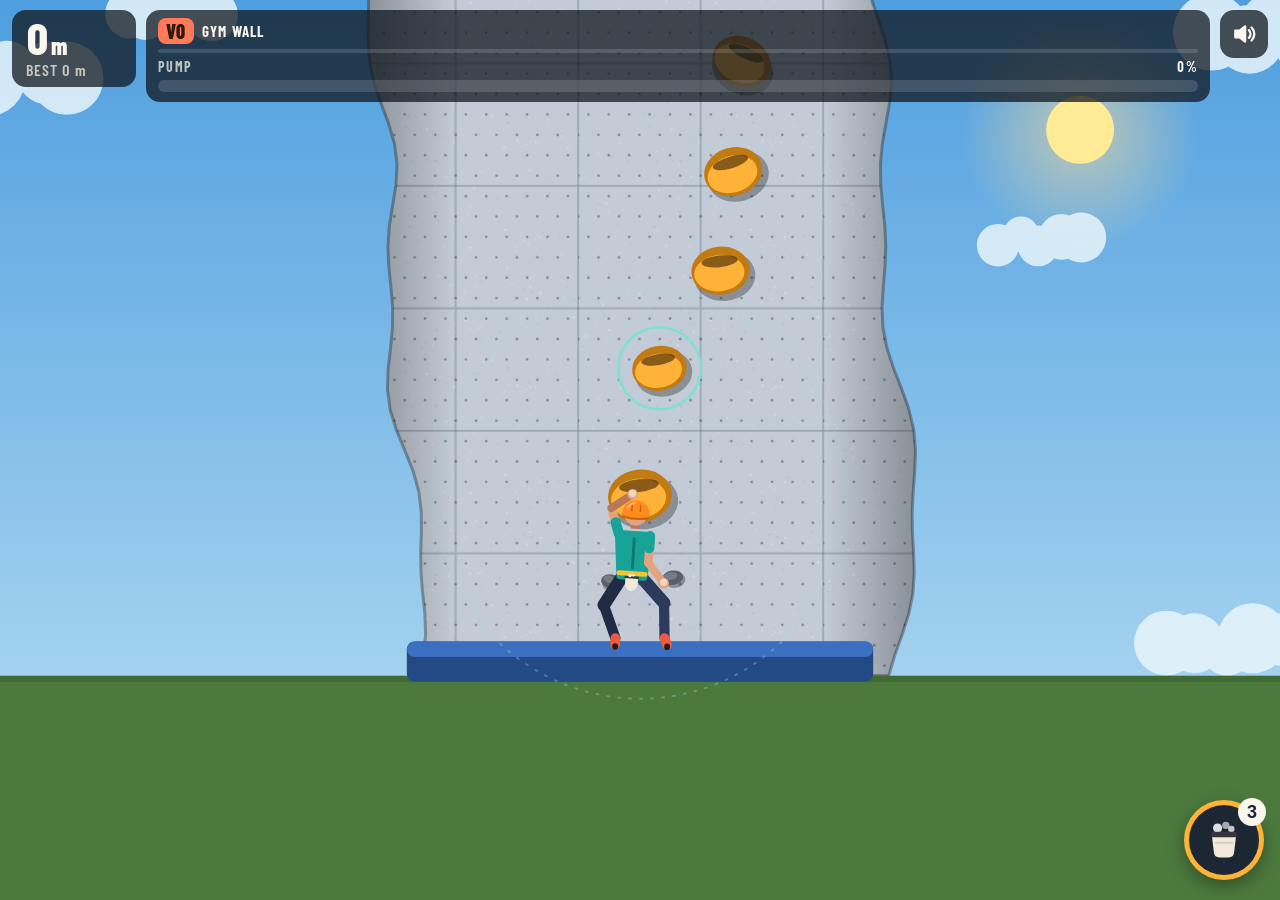
==== commit f4d21306: "Crux Climb step 6: juice Web Audio synthesized effects (grab by hold type, catch, slip, crumble, dyn" ====
--- a/climbing-game/index.html
+++ b/climbing-game/index.html
@@ -171,6 +171,28 @@
   .pumpbar.hot div { animation: flash 0.5s infinite alternate; }
   @keyframes flash { to { opacity: 0.55; } }
 
+  /* ================= Icon buttons ================= */
+  .hud-buttons { display: grid; gap: 8px; pointer-events: auto; }
+  .icon-btn {
+    width: 48px;
+    height: 48px;
+    border: 0;
+    border-radius: 14px;
+    background: var(--panel);
+    color: var(--ink);
+    display: grid;
+    place-items: center;
+    cursor: pointer;
+    touch-action: manipulation;
+    padding: 0;
+  }
+  .icon-btn svg { width: 26px; height: 26px; }
+  .icon-btn:active { transform: scale(0.92); }
+  .icon-btn:focus-visible { outline: 3px solid var(--ink); outline-offset: 2px; }
+  .icon-btn .off { display: none; }
+  .icon-btn[aria-pressed="true"] .on { display: none; }
+  .icon-btn[aria-pressed="true"] .off { display: block; }
+
   /* ================= Chalk button ================= */
   .chalk-btn {
     position: fixed;
@@ -240,6 +262,16 @@
     <div class="meter-label"><span>PUMP</span><b id="pumpText">0%</b></div>
     <div class="pumpbar" id="pumpBar"><div id="pumpFill"></div></div>
   </div>
+  <div class="hud-buttons">
+    <button class="icon-btn" id="muteBtn" aria-label="Mute sound" aria-pressed="false">
+      <svg class="on" viewBox="0 0 24 24" fill="none" stroke="currentColor" stroke-width="2.2" stroke-linecap="round" stroke-linejoin="round" aria-hidden="true">
+        <path d="M4 9v6h4l5 4V5L8 9z" fill="currentColor"/><path d="M16.5 8.5a5 5 0 0 1 0 7"/><path d="M19 6a8.5 8.5 0 0 1 0 12"/>
+      </svg>
+      <svg class="off" viewBox="0 0 24 24" fill="none" stroke="currentColor" stroke-width="2.2" stroke-linecap="round" stroke-linejoin="round" aria-hidden="true">
+        <path d="M4 9v6h4l5 4V5L8 9z" fill="currentColor"/><path d="M17 9l5 6M22 9l-5 6"/>
+      </svg>
+    </button>
+  </div>
 </div>
 
 <div class="toast" id="toast"><div class="big" id="toastBig"></div><div class="sub" id="toastSub"></div></div>
@@ -340,7 +372,7 @@
   // =====================================================================
   const STORE_KEY = 'crux.v2';
   const save = (() => {
-    const defaults = { best: 0 };
+    const defaults = { best: 0, muted: false };
     let data = { ...defaults };
     try {
       const raw = localStorage.getItem(STORE_KEY);
@@ -938,6 +970,211 @@
   }
 
   // =====================================================================
+  // 6b. JUICE: SOUND, HAPTICS, PARTICLES, SHAKE, CONFETTI
+  // =====================================================================
+  // ---------- Web Audio synth (no files) ----------
+  const Sound = (() => {
+    let ac = null, master = null, noiseBuf = null;
+    let muted = !!save.data.muted;
+    const VOL = 0.55;
+
+    function init() {
+      if (ac) { if (ac.state === 'suspended') ac.resume(); return; }
+      const AC = window.AudioContext || window.webkitAudioContext;
+      if (!AC) return;
+      try { ac = new AC(); } catch (e) { return; }
+      master = ac.createGain();
+      master.gain.value = muted ? 0 : VOL;
+      master.connect(ac.destination);
+      noiseBuf = ac.createBuffer(1, ac.sampleRate, ac.sampleRate);
+      const d = noiseBuf.getChannelData(0);
+      for (let i = 0; i < d.length; i++) d[i] = Math.random() * 2 - 1;
+    }
+    function envelope(g, t0, attack, peak, dur) {
+      g.gain.setValueAtTime(0.0001, t0);
+      g.gain.exponentialRampToValueAtTime(peak, t0 + attack);
+      g.gain.exponentialRampToValueAtTime(0.0001, t0 + dur);
+    }
+    function tone({ f = 440, f2 = 0, type = 'sine', dur = 0.2, vol = 0.3, delay = 0, attack = 0.005 }) {
+      if (!ac || muted) return;
+      const t0 = ac.currentTime + delay;
+      const o = ac.createOscillator(), g = ac.createGain();
+      o.type = type;
+      o.frequency.setValueAtTime(f, t0);
+      if (f2) o.frequency.exponentialRampToValueAtTime(f2, t0 + dur);
+      envelope(g, t0, attack, vol, dur);
+      o.connect(g); g.connect(master);
+      o.start(t0); o.stop(t0 + dur + 0.05);
+    }
+    function noise({ dur = 0.2, vol = 0.3, type = 'bandpass', f = 1000, f2 = 0, q = 1, delay = 0, attack = 0.005 }) {
+      if (!ac || muted) return;
+      const t0 = ac.currentTime + delay;
+      const src = ac.createBufferSource();
+      src.buffer = noiseBuf;
+      const fl = ac.createBiquadFilter();
+      fl.type = type;
+      fl.frequency.setValueAtTime(f, t0);
+      if (f2) fl.frequency.exponentialRampToValueAtTime(f2, t0 + dur);
+      fl.Q.value = q;
+      const g = ac.createGain();
+      envelope(g, t0, attack, vol, dur);
+      src.connect(fl); fl.connect(g); g.connect(master);
+      src.start(t0, Math.random() * 0.5);
+      src.stop(t0 + dur + 0.05);
+    }
+    const PITCH = { jug: 1, crimp: 1.45, sloper: 0.8, pinch: 1.2, pocket: 1.3, crumble: 0.9, ledge: 0.7 };
+    return {
+      init,
+      get muted() { return muted; },
+      setMuted(m) { muted = m; if (master) master.gain.value = m ? 0 : VOL; },
+      grab(type) {
+        const p = PITCH[type] || 1;
+        noise({ dur: 0.07, vol: 0.32, f: 1800 * p, q: 0.8 });
+        tone({ f: 190 * p, f2: 90 * p, dur: 0.1, vol: 0.35 });
+      },
+      catch() {
+        this.grab('jug');
+        tone({ f: 520, f2: 780, type: 'triangle', dur: 0.14, vol: 0.14, delay: 0.03 });
+      },
+      slip() {
+        noise({ dur: 0.35, vol: 0.25, type: 'highpass', f: 3000, f2: 800 });
+        tone({ f: 420, f2: 140, type: 'sawtooth', dur: 0.35, vol: 0.07 });
+      },
+      crumble() {
+        for (let i = 0; i < 7; i++) {
+          noise({ dur: 0.05 + Math.random() * 0.06, vol: 0.3, type: 'lowpass', f: 700 + Math.random() * 900, delay: i * 0.035 + Math.random() * 0.02 });
+        }
+        tone({ f: 110, f2: 50, dur: 0.28, vol: 0.3 });
+      },
+      whoosh() { noise({ dur: 0.42, vol: 0.3, type: 'bandpass', f: 380, f2: 2200, q: 1.4, attack: 0.07 }); },
+      fall() {
+        tone({ f: 620, f2: 70, type: 'triangle', dur: 1.1, vol: 0.18 });
+        noise({ dur: 0.9, vol: 0.12, type: 'bandpass', f: 1400, f2: 300, attack: 0.1 });
+      },
+      chalk() { noise({ dur: 0.28, vol: 0.22, type: 'highpass', f: 2500, attack: 0.03 }); },
+      chime() {
+        [523.25, 659.25, 783.99, 1046.5].forEach((f, i) => tone({ f, type: 'triangle', dur: 0.5, vol: 0.17, delay: i * 0.09 }));
+      },
+      rest() { [392, 523.25, 659.25].forEach((f, i) => tone({ f, dur: 0.6, vol: 0.14, delay: i * 0.11 })); },
+      best() {
+        [523.25, 659.25, 783.99, 1046.5, 1318.5].forEach((f, i) => tone({ f, type: 'square', dur: 0.22, vol: 0.06, delay: i * 0.07 }));
+        this.chime();
+      },
+      click() { tone({ f: 900, f2: 600, dur: 0.05, vol: 0.1 }); },
+    };
+  })();
+  document.addEventListener('pointerdown', () => Sound.init(), { capture: true });
+
+  // ---------- Haptics ----------
+  function buzz(pattern) {
+    try { if (navigator.vibrate) navigator.vibrate(pattern); } catch (e) { /* not allowed here */ }
+  }
+
+  // ---------- Screen shake ----------
+  const reduceMotion = window.matchMedia && window.matchMedia('(prefers-reduced-motion: reduce)').matches;
+  const shake = { mag: 0, x: 0, y: 0 };
+  function addShake(px) { if (!reduceMotion) shake.mag = Math.max(shake.mag, px); }
+  function updateShake(dt) {
+    shake.mag *= Math.exp(-dt * 9);
+    if (shake.mag < 0.3) shake.mag = 0;
+    shake.x = (Math.random() * 2 - 1) * shake.mag;
+    shake.y = (Math.random() * 2 - 1) * shake.mag;
+  }
+
+  // ---------- Particles (world space) ----------
+  let particles = [];
+  function chalkPuff(x, y, big) {
+    const n = big ? 22 : 10;
+    for (let i = 0; i < n; i++) {
+      particles.push({
+        kind: 'puff', x: x + rand(-0.1, 0.1), y: y + rand(-0.05, 0.1),
+        vx: rand(-1.2, 1.2) * (big ? 1.3 : 1), vy: rand(-0.2, 1.3),
+        r: rand(0.05, 0.12), grow: rand(0.2, 0.4), life: 0, max: rand(0.45, 0.85), drag: 3.5, g: -0.6,
+      });
+    }
+  }
+  function debris(x, y) {
+    const cols = ['#8b6947', '#caa57d', '#5e4a33'];
+    for (let i = 0; i < 16; i++) {
+      particles.push({
+        kind: 'chunk', x: x + rand(-0.2, 0.2), y: y + rand(-0.1, 0.1),
+        vx: rand(-2.2, 2.2), vy: rand(0, 3), r: rand(0.04, 0.11), rot: rand(0, 6), vr: rand(-12, 12),
+        color: cols[i % 3], life: 0, max: rand(1, 1.5), drag: 0.3, g: 18,
+      });
+    }
+    chalkPuff(x, y, true);
+  }
+  function updateParticles(dt) {
+    for (const p of particles) {
+      p.life += dt;
+      p.vx *= Math.exp(-p.drag * dt);
+      p.vy = p.vy * Math.exp(-p.drag * dt) - p.g * dt;
+      p.x += p.vx * dt;
+      p.y += p.vy * dt;
+      if (p.grow) p.r += p.grow * dt;
+      if (p.vr) p.rot += p.vr * dt;
+    }
+    particles = particles.filter(p => p.life < p.max);
+  }
+  function drawParticles() {
+    for (const p of particles) {
+      const k = 1 - p.life / p.max;
+      if (p.kind === 'puff') {
+        ctx.fillStyle = `rgba(255,255,255,${0.55 * k})`;
+        ctx.beginPath(); ctx.arc(sx(p.x), sy(p.y), p.r * S, 0, Math.PI * 2); ctx.fill();
+      } else {
+        ctx.save();
+        ctx.translate(sx(p.x), sy(p.y));
+        ctx.rotate(p.rot);
+        ctx.globalAlpha = Math.min(1, k * 3);
+        ctx.fillStyle = p.color;
+        const r = p.r * S;
+        ctx.fillRect(-r, -r * 0.7, r * 2, r * 1.4);
+        ctx.restore();
+      }
+    }
+    ctx.globalAlpha = 1;
+  }
+
+  // ---------- Confetti (screen space) ----------
+  let confetti = [];
+  const CONFETTI_COLS = ['#ffb238', '#5fd08a', '#4d9de0', '#ff5a44', '#a57be6', '#fbf7ef'];
+  function launchConfetti(n = 140) {
+    if (reduceMotion) n = 30;
+    for (let i = 0; i < n; i++) {
+      confetti.push({
+        x: rand(0, W), y: rand(-H * 0.4, -10), vx: rand(-40, 40), vy: rand(80, 220),
+        w: rand(6, 11), h: rand(8, 15), rot: rand(0, 6), vr: rand(-8, 8), flip: rand(0, 6),
+        color: CONFETTI_COLS[i % CONFETTI_COLS.length], life: 0,
+      });
+    }
+  }
+  function updateConfetti(dt) {
+    for (const c of confetti) {
+      c.life += dt;
+      c.vy += 120 * dt;
+      c.vy *= Math.exp(-1.6 * dt);
+      c.vx += Math.sin(c.life * 3 + c.flip) * 30 * dt;
+      c.x += c.vx * dt;
+      c.y += c.vy * dt;
+      c.rot += c.vr * dt;
+      c.flip += dt * 9;
+    }
+    confetti = confetti.filter(c => c.y < H + 30 && c.life < 6);
+  }
+  function drawConfetti() {
+    for (const c of confetti) {
+      ctx.save();
+      ctx.translate(c.x, c.y);
+      ctx.rotate(c.rot);
+      ctx.scale(Math.cos(c.flip), 1);
+      ctx.fillStyle = c.color;
+      ctx.fillRect(-c.w / 2, -c.h / 2, c.w, c.h);
+      ctx.restore();
+    }
+  }
+
+  // =====================================================================
   // 7. GAME STATE & INPUT
   // =====================================================================
   let state = 'play';           // play | falling | dead
@@ -945,8 +1182,9 @@
   let missFx = null;
   let fallReason = '';
   const stats = { holds: 0, dynos: 0, grade: 0 };
+  let prevBest = 0, celebrated = false;
   let checkpoint = null, checkpointUsed = false;
-  function onLedge() { /* sound hook */ }
+  function onLedge() { Sound.rest(); buzz([15, 40, 15]); }
 
   function reset() {
     holds = [];
@@ -964,6 +1202,8 @@
     missFx = null;
     floats = [];
     stats.holds = 0; stats.dynos = 0; stats.grade = 0;
+    prevBest = save.data.best; celebrated = false;
+    particles = []; confetti = []; shake.mag = 0;
     checkpoint = null; checkpointUsed = false;
     clouds = []; birds = [];
     timeScale = 1; slowmo = 0;
@@ -971,9 +1211,12 @@
     updateHud(true);
   }
 
-  function onGrab(h) {
+  function onGrab(h, fromDyno) {
     h.grip = 0;              // slopers restart their slip timer each grab
     stats.holds++;
+    const gp = holdPoint(h, handsMid());
+    chalkPuff(gp.x, gp.y + 0.05, false);
+    if (!fromDyno) { Sound.grab(h.type); buzz(10); }
     if (h.type === 'ledge' && !h.visited) {
       h.visited = true;
       climber.pump = 0;
@@ -1163,10 +1406,18 @@
     h.chalk = Math.min(1, h.chalk + 0.6);
     stats.dynos++;
     onGrab(h, true);
+    Sound.catch();
+    buzz(25);
+    addShake(6);
     floatText(['NICE CATCH!', 'STUCK IT!', 'DEADPOINT!'][Math.floor(Math.random() * 3)], h.x, h.y + 0.7, '#7fe0d4', 24);
   }
 
-  function onDynoLaunch() { /* sound & shake hook */ }
+  function onDynoLaunch() {
+    Sound.whoosh();
+    addShake(3);
+    const j = climber.j;
+    if (j) j.feet.forEach(f => chalkPuff(f.x, f.y, false));
+  }
 
   // Hold mechanics while hanging: slopers slip, crumbling holds break.
   function updateHoldTimers(dt) {
@@ -1177,6 +1428,7 @@
       h.wear = Math.min(1, h.wear + dt / HOLD_TYPES.crumble.breakAt);
       if (h.wear >= 1) {
         h.broken = true;
+        debris(h.x, h.y);
         startFall('HOLD BROKE');
       }
     } else if (h.type === 'sloper') {
@@ -1219,7 +1471,13 @@
     onChalk();
     return true;
   }
-  function onChalk() { /* particles & sound hook */ }
+  function onChalk() {
+    const hm = handsMid();
+    chalkPuff(hm.x, hm.y, true);
+    chalkPuff(climber.hip.x, climber.hip.y, false);
+    Sound.chalk();
+    buzz(8);
+  }
 
   // ---------- Falling ----------
   // A short slow-motion beat, then the climber tumbles off the bottom.
@@ -1244,7 +1502,13 @@
     floatText(fallReason, hm.x, hm.y + 0.4, '#ff5a44', 30);
     onFall(reason);
   }
-  function onFall() { /* sound, shake & vibration hook */ }
+  function onFall(reason) {
+    if (reason === 'SLIPPED') Sound.slip();
+    if (reason === 'HOLD BROKE') Sound.crumble();
+    Sound.fall();
+    addShake(12);
+    buzz([60, 40, 140]);
+  }
 
   // ---------- Floating text ----------
   let floats = [];
@@ -1324,6 +1588,9 @@
 
     updatePress();
     updateAmbient(realDt);
+    updateShake(realDt);
+    updateConfetti(realDt);
+    updateParticles(dt);
     updateChalk(dt);
     if (state === 'play') { updateHoldTimers(dt); updatePump(dt); updateDyno(dt); }
     climber.coil = press.charging && !!climber.hold;
@@ -1343,6 +1610,13 @@
           updateHud();
           const g = Math.floor(height / GRADE_EVERY);
           if (g > stats.grade) { stats.grade = g; onGradeUp(g); }
+          else if (!celebrated && prevBest > 0 && height > prevBest) {
+            celebrated = true;
+            showToast('NEW BEST!', `${height} m`, '#5fd08a');
+            launchConfetti();
+            Sound.best();
+            buzz([30, 50, 30, 50, 60]);
+          }
         }
       }
       const target = Math.max(climber.hip.y, climber.dyno ? climber.dyno.p.y - 1.4 : -Infinity) - (H * 0.36) / S;
@@ -1365,7 +1639,9 @@
   function onGameOver() { /* screens hook */ }
 
   function onGradeUp(g) {
-    showToast(`V${g} UNLOCKED`, ZONES[zoneOf(g)].name);
+    showToast(`V${g} UNLOCKED`, ZONES[zoneOf(g)].name, ZONES[zoneOf(g)].accent);
+    Sound.chime();
+    buzz([20, 40, 20]);
     updateHud(true);
   }
 
@@ -2119,6 +2395,8 @@
   function draw() {
     ctx.setTransform(DPR, 0, 0, DPR, 0, 0);
     drawSky();
+    ctx.save();
+    ctx.translate(shake.x, shake.y);
     drawWall();
     drawReach();
     const idle = state === 'play' && !climber.move && !climber.dyno && !press.charging;
@@ -2139,10 +2417,13 @@
     drawDynoPreview();
     drawCatchCue();
     drawClimber(climber);
+    drawParticles();
     drawForeground();
     drawLighting();
     drawFloats();
+    ctx.restore();
     drawPumpVignette();
+    drawConfetti();
     if (state === 'dead') drawDead();
   }
 
@@ -2173,6 +2454,21 @@
       chalkBtn.classList.toggle('empty', chalk.uses === 0);
     }
   }
+
+  const muteBtn = document.getElementById('muteBtn');
+  function syncMute() {
+    muteBtn.setAttribute('aria-pressed', String(Sound.muted));
+    muteBtn.setAttribute('aria-label', Sound.muted ? 'Unmute sound' : 'Mute sound');
+  }
+  muteBtn.addEventListener('click', () => {
+    Sound.init();
+    Sound.setMuted(!Sound.muted);
+    save.data.muted = Sound.muted;
+    save.write();
+    syncMute();
+    Sound.click();
+  });
+  syncMute();
 
   chalkBtn.addEventListener('pointerdown', e => {
     e.preventDefault();
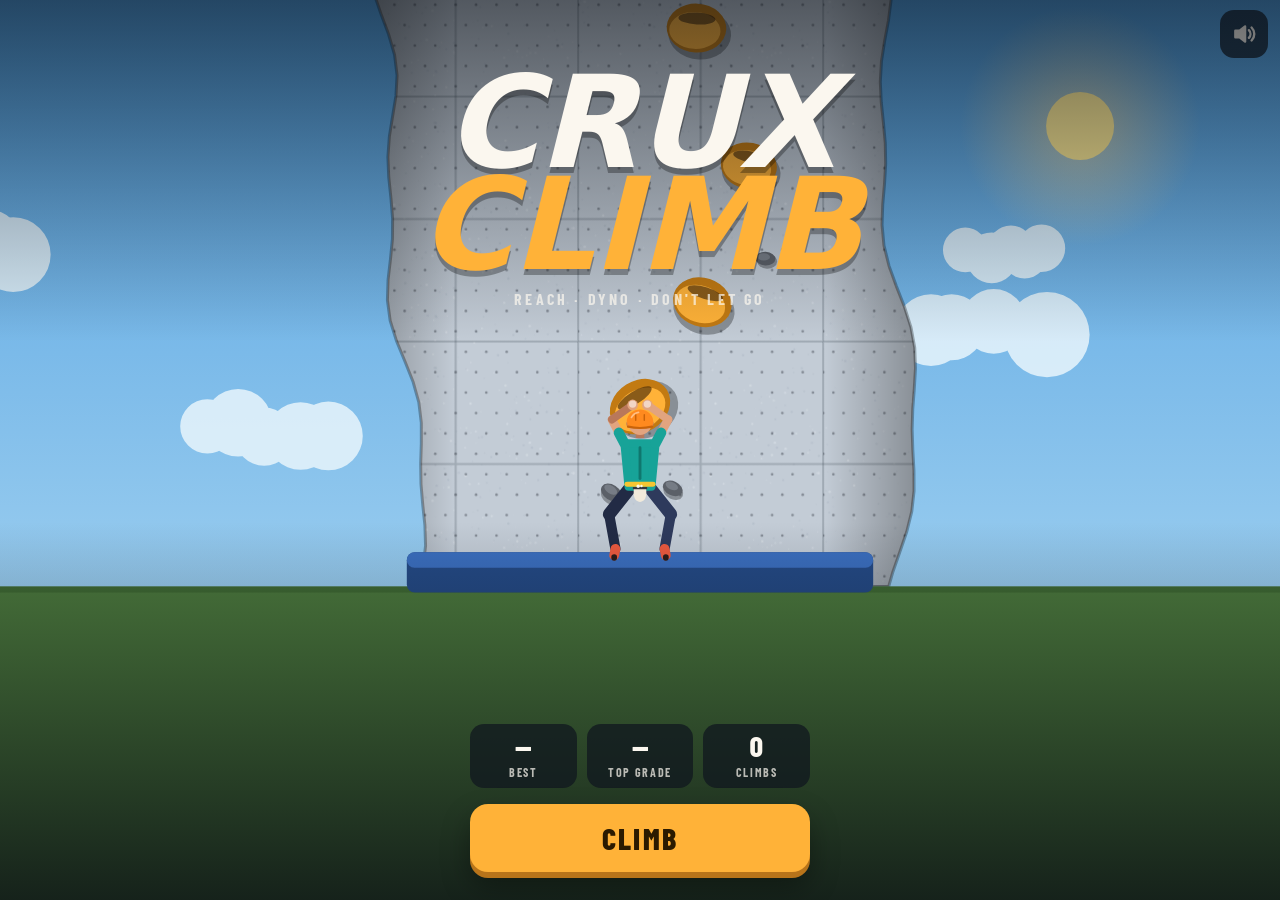
==== commit ce8e302a: "Crux Climb step 7: screens, pause, tutorial and HUD polish Start screen with an attract-mode climber" ====
--- a/climbing-game/index.html
+++ b/climbing-game/index.html
@@ -34,6 +34,7 @@
     -webkit-touch-callout: none;
     -webkit-tap-highlight-color: transparent;
   }
+  [hidden] { display: none !important; }
   canvas {
     position: fixed;
     inset: 0;
@@ -237,6 +238,175 @@
   }
   .chalk-btn.empty .face { opacity: 0.45; }
   .chalk-btn.empty .count { background: var(--danger); color: var(--ink); }
+  .chalk-btn.pulse { animation: glow 1s ease-in-out infinite alternate; }
+  @keyframes glow { to { box-shadow: 0 0 0 8px rgba(255, 178, 56, 0.35), 0 6px 18px rgba(0, 0, 0, 0.35); } }
+
+  /* ================= Screens ================= */
+  body[data-screen="menu"] #pauseBtn { display: none; }
+  body[data-screen="menu"] .score,
+  body[data-screen="menu"] .meters,
+  body[data-screen="menu"] .chalk-btn,
+  body[data-screen="over"] #pauseBtn,
+  body[data-screen="over"] .chalk-btn,
+  body[data-screen="paused"] .chalk-btn { visibility: hidden; }
+
+  .screen {
+    position: fixed;
+    inset: 0;
+    display: flex;
+    flex-direction: column;
+    align-items: center;
+    justify-content: center;
+    gap: 16px;
+    padding: calc(env(safe-area-inset-top, 0px) + 24px) 16px calc(env(safe-area-inset-bottom, 0px) + 28px);
+    text-align: center;
+    box-sizing: border-box;
+  }
+  .screen.dim { background: rgba(8, 12, 18, 0.62); }
+  #startScreen {
+    justify-content: space-between;
+    background: linear-gradient(to bottom, rgba(8, 12, 18, 0.6), rgba(8, 12, 18, 0) 38%, rgba(8, 12, 18, 0) 58%, rgba(8, 12, 18, 0.8));
+    padding-top: calc(env(safe-area-inset-top, 0px) + 72px);
+  }
+  .title {
+    margin: 0;
+    font-style: italic;
+    font-weight: 800;
+    font-size: clamp(68px, 24vw, 128px);
+    line-height: 0.8;
+    letter-spacing: -0.01em;
+    text-shadow: 0 6px 0 rgba(0, 0, 0, 0.3);
+    animation: drop 0.7s cubic-bezier(0.2, 1.4, 0.4, 1) both;
+  }
+  .title span { display: block; color: var(--accent); }
+  @keyframes drop { from { transform: translateY(-30px) rotate(-3deg); opacity: 0; } }
+  .tagline {
+    margin: 12px 0 0;
+    font-weight: 700;
+    font-size: 16px;
+    letter-spacing: 0.2em;
+    color: var(--muted);
+  }
+  .start-bottom { display: grid; gap: 16px; justify-items: center; width: 100%; }
+  .record {
+    display: flex;
+    gap: 10px;
+    justify-content: center;
+    width: min(100%, 340px);
+  }
+  .record div {
+    flex: 1;
+    background: var(--panel);
+    border-radius: 14px;
+    padding: 8px 6px;
+  }
+  .record b { display: block; font-size: 28px; font-weight: 800; line-height: 1.05; font-variant-numeric: tabular-nums; }
+  .record span { font-size: 12px; font-weight: 700; letter-spacing: 0.14em; color: var(--muted); }
+
+  .btn {
+    font-family: var(--font);
+    font-weight: 800;
+    font-size: 30px;
+    letter-spacing: 0.08em;
+    border: 0;
+    border-radius: 18px;
+    min-height: 68px;
+    width: min(100%, 340px);
+    cursor: pointer;
+    touch-action: manipulation;
+    transition: transform 0.08s, box-shadow 0.08s;
+  }
+  .btn:focus-visible { outline: 3px solid var(--ink); outline-offset: 3px; }
+  .btn-primary {
+    background: var(--accent);
+    color: var(--accent-ink);
+    box-shadow: 0 6px 0 #b8741a, 0 14px 28px rgba(0, 0, 0, 0.35);
+  }
+  .btn-primary:active { transform: translateY(5px); box-shadow: 0 1px 0 #b8741a, 0 6px 12px rgba(0, 0, 0, 0.3); }
+  .btn-secondary {
+    background: rgba(255, 255, 255, 0.12);
+    color: var(--ink);
+    font-size: 22px;
+    min-height: 56px;
+    letter-spacing: 0.06em;
+  }
+  .btn-secondary:active { transform: scale(0.97); }
+  .btn-go { background: var(--good); color: #0c2a18; box-shadow: 0 5px 0 #3c9a62; font-size: 22px; min-height: 60px; }
+  .btn-go:active { transform: translateY(4px); box-shadow: 0 1px 0 #3c9a62; }
+  #playBtn { animation: breathe 1.6s ease-in-out infinite; }
+  @keyframes breathe { 50% { transform: scale(1.04); } }
+
+  .card {
+    background: rgba(14, 20, 28, 0.94);
+    border-radius: 24px;
+    padding: 22px 18px 20px;
+    width: min(100%, 360px);
+    box-sizing: border-box;
+    display: grid;
+    gap: 14px;
+    justify-items: center;
+    box-shadow: 0 20px 50px rgba(0, 0, 0, 0.45);
+    animation: rise 0.35s cubic-bezier(0.2, 1.3, 0.4, 1) both;
+  }
+  @keyframes rise { from { transform: translateY(40px) scale(0.95); opacity: 0; } }
+  .card h2 {
+    margin: 0;
+    font-style: italic;
+    font-weight: 800;
+    font-size: 40px;
+    line-height: 1;
+    letter-spacing: 0.02em;
+  }
+  .reason { color: var(--danger); }
+  .big-height { font-weight: 800; font-size: 84px; line-height: 0.9; font-variant-numeric: tabular-nums; }
+  .big-height small { font-size: 36px; margin-left: 4px; }
+  .badge {
+    background: var(--good);
+    color: #0c2a18;
+    font-weight: 800;
+    font-size: 16px;
+    letter-spacing: 0.14em;
+    border-radius: 999px;
+    padding: 4px 12px;
+    animation: badge 0.6s ease-in-out infinite alternate;
+  }
+  @keyframes badge { to { transform: scale(1.08); } }
+  .stats {
+    display: grid;
+    grid-template-columns: 1fr 1fr;
+    gap: 8px;
+    width: 100%;
+  }
+  .stat {
+    background: rgba(255, 255, 255, 0.07);
+    border-radius: 14px;
+    padding: 8px 12px;
+    text-align: left;
+  }
+  .stat b { display: block; font-weight: 800; font-size: 30px; line-height: 1.05; font-variant-numeric: tabular-nums; }
+  .stat span { font-weight: 700; font-size: 12px; letter-spacing: 0.14em; color: var(--muted); }
+  .card .btns { display: grid; gap: 10px; width: 100%; justify-items: center; }
+
+  /* ================= Tutorial tip ================= */
+  .tip {
+    position: fixed;
+    left: 16px;
+    right: 112px;
+    bottom: calc(env(safe-area-inset-bottom, 0px) + 22px);
+    background: rgba(251, 247, 239, 0.96);
+    color: #1d2733;
+    border-radius: 16px;
+    padding: 10px 14px 12px;
+    box-shadow: 0 10px 28px rgba(0, 0, 0, 0.35);
+    max-width: 420px;
+  }
+  .tip.in { animation: rise 0.35s cubic-bezier(0.2, 1.3, 0.4, 1) both; }
+  .tip-step { font-weight: 800; font-size: 13px; letter-spacing: 0.16em; color: #b8741a; }
+  .tip-text { font-weight: 600; font-size: 19px; line-height: 1.2; margin-top: 2px; }
+  .tip-hint { font-weight: 600; font-size: 13px; color: #6b7280; margin-top: 6px; }
+  @media (prefers-reduced-motion: reduce) {
+    .title, .card, .tip.in, #playBtn, .badge, .chalk-btn.pulse { animation: none; }
+  }
   .pop { animation: pop 0.28s ease-out; }
   @keyframes pop {
     0% { transform: scale(1); }
@@ -248,7 +418,7 @@
   }
 </style>
 </head>
-<body>
+<body data-screen="menu">
 <canvas id="game"></canvas>
 
 <div class="hud" id="hud">
@@ -263,6 +433,9 @@
     <div class="pumpbar" id="pumpBar"><div id="pumpFill"></div></div>
   </div>
   <div class="hud-buttons">
+    <button class="icon-btn" id="pauseBtn" aria-label="Pause">
+      <svg viewBox="0 0 24 24" aria-hidden="true"><rect x="6" y="5" width="4" height="14" rx="1.2" fill="currentColor"/><rect x="14" y="5" width="4" height="14" rx="1.2" fill="currentColor"/></svg>
+    </button>
     <button class="icon-btn" id="muteBtn" aria-label="Mute sound" aria-pressed="false">
       <svg class="on" viewBox="0 0 24 24" fill="none" stroke="currentColor" stroke-width="2.2" stroke-linecap="round" stroke-linejoin="round" aria-hidden="true">
         <path d="M4 9v6h4l5 4V5L8 9z" fill="currentColor"/><path d="M16.5 8.5a5 5 0 0 1 0 7"/><path d="M19 6a8.5 8.5 0 0 1 0 12"/>
@@ -273,6 +446,57 @@
     </button>
   </div>
 </div>
+
+<div class="tip" id="tip" hidden role="status">
+  <div class="tip-step" id="tipStep">TIP 1 OF 3</div>
+  <div class="tip-text" id="tipText"></div>
+  <div class="tip-hint">Tap this card to skip</div>
+</div>
+
+<section class="screen" id="startScreen" aria-label="Start">
+  <div>
+    <h1 class="title">CRUX<span>CLIMB</span></h1>
+    <p class="tagline">REACH · DYNO · DON'T LET GO</p>
+  </div>
+  <div class="start-bottom">
+    <div class="record">
+      <div><b id="startBest">—</b><span>BEST</span></div>
+      <div><b id="startGrade">—</b><span>TOP GRADE</span></div>
+      <div><b id="startRuns">0</b><span>CLIMBS</span></div>
+    </div>
+    <button class="btn btn-primary" id="playBtn">CLIMB</button>
+  </div>
+</section>
+
+<section class="screen dim" id="pauseScreen" aria-label="Paused" hidden>
+  <div class="card">
+    <h2>PAUSED</h2>
+    <div class="btns">
+      <button class="btn btn-primary" id="resumeBtn">RESUME</button>
+      <button class="btn btn-secondary" id="restartBtn">Restart climb</button>
+      <button class="btn btn-secondary" id="pauseMenuBtn">Main menu</button>
+    </div>
+  </div>
+</section>
+
+<section class="screen dim" id="overScreen" aria-label="Game over" hidden>
+  <div class="card">
+    <h2 class="reason" id="overReason">YOU FELL</h2>
+    <div class="big-height"><span id="overHeight">0</span><small>m</small></div>
+    <div class="badge" id="overNewBest" hidden>NEW BEST!</div>
+    <div class="stats">
+      <div class="stat"><b id="overGrade">V0</b><span>GRADE REACHED</span></div>
+      <div class="stat"><b id="overHolds">0</b><span>HOLDS GRABBED</span></div>
+      <div class="stat"><b id="overDynos">0</b><span>DYNOS LANDED</span></div>
+      <div class="stat"><b id="overBest">0 m</b><span>BEST HEIGHT</span></div>
+    </div>
+    <div class="btns">
+      <button class="btn btn-go" id="continueBtn" hidden>Continue from ledge</button>
+      <button class="btn btn-primary" id="retryBtn">TRY AGAIN</button>
+      <button class="btn btn-secondary" id="overMenuBtn">Main menu</button>
+    </div>
+  </div>
+</section>
 
 <div class="toast" id="toast"><div class="big" id="toastBig"></div><div class="sub" id="toastSub"></div></div>
 
@@ -372,7 +596,7 @@
   // =====================================================================
   const STORE_KEY = 'crux.v2';
   const save = (() => {
-    const defaults = { best: 0, muted: false };
+    const defaults = { best: 0, bestGrade: 0, runs: 0, holds: 0, dynos: 0, tutorialDone: false, muted: false };
     let data = { ...defaults };
     try {
       const raw = localStorage.getItem(STORE_KEY);
@@ -996,7 +1220,7 @@
       g.gain.exponentialRampToValueAtTime(0.0001, t0 + dur);
     }
     function tone({ f = 440, f2 = 0, type = 'sine', dur = 0.2, vol = 0.3, delay = 0, attack = 0.005 }) {
-      if (!ac || muted) return;
+      if (!ac || muted || state === 'menu') return;
       const t0 = ac.currentTime + delay;
       const o = ac.createOscillator(), g = ac.createGain();
       o.type = type;
@@ -1007,7 +1231,7 @@
       o.start(t0); o.stop(t0 + dur + 0.05);
     }
     function noise({ dur = 0.2, vol = 0.3, type = 'bandpass', f = 1000, f2 = 0, q = 1, delay = 0, attack = 0.005 }) {
-      if (!ac || muted) return;
+      if (!ac || muted || state === 'menu') return;
       const t0 = ac.currentTime + delay;
       const src = ac.createBufferSource();
       src.buffer = noiseBuf;
@@ -1067,6 +1291,7 @@
 
   // ---------- Haptics ----------
   function buzz(pattern) {
+    if (state === 'menu') return;
     try { if (navigator.vibrate) navigator.vibrate(pattern); } catch (e) { /* not allowed here */ }
   }
 
@@ -1177,8 +1402,9 @@
   // =====================================================================
   // 7. GAME STATE & INPUT
   // =====================================================================
-  let state = 'play';           // play | falling | dead
-  let height = 0, time = 0, deadAt = 0;
+  let state = 'menu';           // menu | play | falling | over
+  let paused = false;
+  let height = 0, time = 0;
   let missFx = null;
   let fallReason = '';
   const stats = { holds: 0, dynos: 0, grade: 0 };
@@ -1198,7 +1424,6 @@
     cam.y = START_Y - (H * 0.4) / S;
     height = 0;
     chalk.uses = CHALK.max; chalk.t = 0;
-    state = 'play';
     missFx = null;
     floats = [];
     stats.holds = 0; stats.dynos = 0; stats.grade = 0;
@@ -1213,7 +1438,7 @@
 
   function onGrab(h, fromDyno) {
     h.grip = 0;              // slopers restart their slip timer each grab
-    stats.holds++;
+    if (state === 'play') stats.holds++;
     const gp = holdPoint(h, handsMid());
     chalkPuff(gp.x, gp.y + 0.05, false);
     if (!fromDyno) { Sound.grab(h.type); buzz(10); }
@@ -1326,9 +1551,9 @@
     return dist(q.x, q.y, p.x, p.y) < DYNO.catchR + h.r * 0.6;
   }
 
-  function launchDyno() {
+  function launchDyno() { launchDynoWith(dynoVelocity()); tut.dynoTried = true; }
+  function launchDynoWith(v) {
     const c = climber;
-    const v = dynoVelocity();
     c.dyno = { phase: 'load', t: 0, v, from: c.hold, p: handsMid(), launchY: handsMid().y, buffer: 0 };
     c.pump = Math.min(100, c.pump + DYNO.pump);
     c.shake = null;
@@ -1384,6 +1609,7 @@
     ];
 
     const h = catchableHold();
+    if (d.autoCatch && catchRange(d.autoCatch, d.p)) { catchHold(d.autoCatch); return; }
     if (d.buffer > 0) {
       if (h) { catchHold(h); return; }
       d.buffer -= dt;
@@ -1404,7 +1630,7 @@
     c.restT = 0;
     placeFeet(c, false, c.hipT);
     h.chalk = Math.min(1, h.chalk + 0.6);
-    stats.dynos++;
+    if (state === 'play') stats.dynos++;
     onGrab(h, true);
     Sound.catch();
     buzz(25);
@@ -1468,6 +1694,7 @@
     if (c.hold.type === 'sloper') c.hold.grip = 0;   // fresh chalk resets a sloper
     c.dip = { hand: c.nextShakeHand, t: 0, dur: 0.55 };
     c.shake = null;
+    tut.chalked = true;
     onChalk();
     return true;
   }
@@ -1483,6 +1710,7 @@
   // A short slow-motion beat, then the climber tumbles off the bottom.
   let fallT = 0;
   function startFall(reason) {
+    if (state === 'menu') { reset(); return; }
     fallReason = reason || '';
     state = 'falling';
     fallT = 0;
@@ -1519,11 +1747,7 @@
   // ---------- Pointer input ----------
   canvas.addEventListener('pointerdown', e => {
     e.preventDefault();
-    if (state === 'dead') {
-      if (performance.now() - deadAt > 600) reset();
-      return;
-    }
-    if (state !== 'play') return;
+    if (state !== 'play' || paused) return;
     if (climber.dyno) { dynoTap(); return; }
     if (press.active) return;
     Object.assign(press, {
@@ -1592,7 +1816,9 @@
     updateConfetti(realDt);
     updateParticles(dt);
     updateChalk(dt);
-    if (state === 'play') { updateHoldTimers(dt); updatePump(dt); updateDyno(dt); }
+    if (state === 'play') { updateHoldTimers(dt); updatePump(dt); updateTutorial(realDt); }
+    if (state === 'menu') updateAttract(dt);
+    if (state === 'play' || state === 'menu') updateDyno(dt);
     climber.coil = press.charging && !!climber.hold;
     if (climber.coil) {
       // crouch and coil opposite the aim while charging
@@ -1602,8 +1828,8 @@
     }
     updateClimber(climber, dt, time);
 
-    if (state === 'play') {
-      if (climber.hold) {
+    if (state === 'play' || state === 'menu') {
+      if (climber.hold && state === 'play') {
         const h = Math.max(height, Math.floor(climber.hold.y - START_Y));
         if (h > height) {
           height = h;
@@ -1619,24 +1845,168 @@
           }
         }
       }
-      const target = Math.max(climber.hip.y, climber.dyno ? climber.dyno.p.y - 1.4 : -Infinity) - (H * 0.36) / S;
+      const lift = state === 'menu' ? 0.46 : 0.36;
+      const target = Math.max(climber.hip.y, climber.dyno ? climber.dyno.p.y - 1.4 : -Infinity) - (H * lift) / S;
       cam.y += (target - cam.y) * Math.min(1, dt * 4);
       generate(cam.y + H / S + 10);
-      holds = holds.filter(h => (h.y > cam.y - 4 && !(h.broken && h !== climber.hold)) || h === climber.hold);
+      // drop holds far below, but keep everything above an unused checkpoint
+      const keepFrom = checkpoint && !checkpointUsed ? checkpoint.y - 0.1 : Infinity;
+      holds = holds.filter(h => h === climber.hold || (!h.broken && (h.y > cam.y - 4 || h.y >= keepFrom)));
     } else if (state === 'falling') {
       fallT += realDt;
       if (fallT < 0.9) {
         const target = climber.hip.y - (H * 0.45) / S;
         cam.y += (target - cam.y) * Math.min(1, dt * 3);
       }
-      if (fallT > 2.4 || (fallT > 1 && sy(climber.hip.y + 2) > H + 40)) {
-        state = 'dead';
-        deadAt = performance.now();
-        onGameOver();
-      }
-    }
-  }
-  function onGameOver() { /* screens hook */ }
+      if (fallT > 2.4 || (fallT > 1 && sy(climber.hip.y + 2) > H + 40)) onGameOver();
+    }
+  }
+
+  // ---------- Attract mode: the start screen climber climbs on its own ----------
+  const attract = { t: 1 };
+  function updateAttract(dt) {
+    const c = climber;
+    if (c.move || c.dyno || c.pose !== 'hang' || !c.hold) return;
+    attract.t -= dt;
+    if (attract.t > 0) return;
+    attract.t = rand(0.8, 1.4);
+    const hm = handsMid();
+    const next = holds.filter(h => h.route && h !== c.hold && h.y > hm.y + 0.3).sort((a, b) => a.y - b.y)[0];
+    if (!next) return;
+    if (next.type === 'ledge') next.grabX = clamp(hm.x, X_MIN, X_MAX);
+    if (canReach(next)) { startReach(c, next); return; }
+    // aim a dyno so the hands pass the hold on the way up
+    const q = holdPoint(next, hm), dx = q.x - hm.x, dy = q.y - hm.y;
+    const vy = Math.sqrt(2 * GRAVITY * (dy + 0.35));
+    const t = (vy - Math.sqrt(Math.max(0, vy * vy - 2 * GRAVITY * dy))) / GRAVITY;
+    launchDynoWith({ x: dx / Math.max(t, 0.05), y: vy });
+    c.dyno.autoCatch = next;
+  }
+
+  // =====================================================================
+  // 8b. SCREENS & FLOW
+  // =====================================================================
+  const $ = id => document.getElementById(id);
+  function setScreen(name) {
+    document.body.dataset.screen = name;
+    $('startScreen').hidden = name !== 'menu';
+    $('pauseScreen').hidden = name !== 'paused';
+    $('overScreen').hidden = name !== 'over';
+  }
+
+  function toMenu() {
+    paused = false;
+    reset();
+    state = 'menu';
+    attract.t = 1.2;
+    const d = save.data;
+    $('startBest').textContent = d.best > 0 ? `${d.best} m` : '—';
+    $('startGrade').textContent = d.runs > 0 ? `V${d.bestGrade}` : '—';
+    $('startRuns').textContent = d.runs;
+    setScreen('menu');
+  }
+
+  function startRun() {
+    paused = false;
+    reset();
+    state = 'play';
+    setScreen('play');
+    startTutorial();
+  }
+
+  function onGameOver() {
+    state = 'over';
+    const d = save.data;
+    const isBest = height > prevBest;
+    d.runs++;
+    d.holds += stats.holds;
+    d.dynos += stats.dynos;
+    d.bestGrade = Math.max(d.bestGrade, stats.grade);
+    save.write();
+    endTutorial(false);
+
+    $('overReason').textContent = fallReason || 'YOU FELL';
+    $('overHeight').textContent = height;
+    $('overGrade').textContent = `V${stats.grade}`;
+    $('overHolds').textContent = stats.holds;
+    $('overDynos').textContent = stats.dynos;
+    $('overBest').textContent = `${d.best} m`;
+    $('overNewBest').hidden = !(isBest && height > 0);
+    const cont = $('continueBtn');
+    cont.hidden = !(checkpoint && !checkpointUsed);
+    if (!cont.hidden) cont.textContent = `Continue from ${Math.round(checkpoint.y - START_Y)} m ledge`;
+    setScreen('over');
+    if (isBest && prevBest > 0 && !celebrated) { launchConfetti(); Sound.best(); }
+  }
+
+  // Once per run: respawn on the last rest ledge you reached.
+  function continueRun() {
+    const l = checkpoint;
+    if (!l || checkpointUsed) return;
+    checkpointUsed = true;
+    checkpoint = null;
+    if (!holds.includes(l)) holds.push(l);
+    l.grabX = clamp(l.grabX != null ? l.grabX : WALL_W / 2, X_MIN, X_MAX);
+    climber = makeClimber(l);
+    cam.y = l.y - HANG - (H * 0.36) / S;
+    chalk.uses = CHALK.max;
+    timeScale = 1; slowmo = 0;
+    floats = [];
+    press.active = false; press.charging = false;
+    state = 'play';
+    setScreen('play');
+    floatText('BACK ON THE LEDGE', l.grabX, l.y + 0.8, '#5fd08a', 24);
+  }
+
+  function pauseGame() {
+    if (state !== 'play' || paused) return;
+    paused = true;
+    press.active = false; press.charging = false;
+    setScreen('paused');
+  }
+  function resumeGame() {
+    if (!paused) return;
+    paused = false;
+    setScreen('play');
+  }
+
+  // ---------- First-play tutorial: three short tips ----------
+  const TIPS = [
+    'Tap a glowing hold to reach for it.',
+    'Out of reach? Press and hold to charge a dyno, aim with your finger, and let go. Tap again as your hands pass a hold to catch it.',
+    'Watch your pump. Rest on orange jugs to recover, and tap chalk when your arms burn.',
+  ];
+  const tut = { active: false, step: 0, t: 0, moves: 0, dynoTried: false, chalked: false };
+  function startTutorial() {
+    if (save.data.tutorialDone) return;
+    Object.assign(tut, { active: true, dynoTried: false, chalked: false });
+    setTip(1);
+  }
+  function setTip(n) {
+    tut.step = n; tut.t = 0; tut.moves = stats.holds;
+    $('tipStep').textContent = `TIP ${n} OF ${TIPS.length}`;
+    $('tipText').textContent = TIPS[n - 1];
+    $('tip').hidden = false;
+    $('tip').classList.remove('in'); void $('tip').offsetWidth; $('tip').classList.add('in');
+    chalkBtn.classList.toggle('pulse', n === 3);
+  }
+  function endTutorial(done = true) {
+    if (!tut.active) return;
+    tut.active = false;
+    $('tip').hidden = true;
+    chalkBtn.classList.remove('pulse');
+    if (done) { save.data.tutorialDone = true; save.write(); }
+  }
+  function advanceTip() {
+    if (tut.step < TIPS.length) setTip(tut.step + 1); else endTutorial();
+  }
+  function updateTutorial(dt) {
+    if (!tut.active) return;
+    tut.t += dt;
+    if (tut.step === 1 && stats.holds >= 2) advanceTip();
+    else if (tut.step === 2 && (tut.dynoTried || stats.holds - tut.moves >= 6)) advanceTip();
+    else if (tut.step === 3 && (tut.chalked || tut.t > 8)) endTutorial();
+  }
 
   function onGradeUp(g) {
     showToast(`V${g} UNLOCKED`, ZONES[zoneOf(g)].name, ZONES[zoneOf(g)].accent);
@@ -2134,14 +2504,20 @@
   function drawReach() {
     if (state !== 'play' || climber.move || climber.dyno || press.charging) return;
     const hm = handsMid();
+    const x = sx(hm.x), y = sy(hm.y), r = REACH * S;
+    const breathe = 1 + Math.sin(time * 2.4) * 0.006;
     ctx.save();
-    ctx.strokeStyle = COL.reach;
-    ctx.globalAlpha = 0.35;
-    ctx.lineWidth = 2;
-    ctx.setLineDash([2, 9]);
-    ctx.lineCap = 'round';
-    ctx.beginPath();
-    ctx.arc(sx(hm.x), sy(hm.y), REACH * S, 0, Math.PI * 2);
+    // soft disc + crisp ring with a dark under-stroke, readable on any wall
+    const g = ctx.createRadialGradient(x, y, r * 0.2, x, y, r);
+    g.addColorStop(0, 'rgba(127,224,212,0)');
+    g.addColorStop(1, 'rgba(127,224,212,0.12)');
+    ctx.fillStyle = g;
+    ctx.beginPath(); ctx.arc(x, y, r * breathe, 0, Math.PI * 2); ctx.fill();
+    ctx.lineWidth = 4;
+    ctx.strokeStyle = 'rgba(10,20,30,0.25)';
+    ctx.stroke();
+    ctx.lineWidth = 1.5;
+    ctx.strokeStyle = 'rgba(127,224,212,0.75)';
     ctx.stroke();
     ctx.restore();
   }
@@ -2284,18 +2660,7 @@
   // =====================================================================
   // 11. DRAW: FRAME
   // =====================================================================
-  function drawDead() {
-    ctx.fillStyle = 'rgba(15,18,22,0.72)';
-    ctx.fillRect(0, 0, W, H);
-    ctx.textAlign = 'center';
-    ctx.textBaseline = 'middle';
-    ctx.fillStyle = COL.danger;
-    ctx.font = '800 56px "Barlow Condensed", system-ui, sans-serif';
-    ctx.fillText(fallReason || 'YOU FELL', W / 2, H * 0.4);
-    ctx.fillStyle = '#fbf7ef';
-    ctx.font = '600 22px "Barlow Condensed", system-ui, sans-serif';
-    ctx.fillText('Tap anywhere to climb again', W / 2, H * 0.4 + 50);
-  }
+
 
   // Dotted jump arc + power ring while charging a dyno.
   function drawDynoPreview() {
@@ -2338,7 +2703,7 @@
   // Mid-air: holds in catch range pulse, telling you when to tap.
   function drawCatchCue() {
     const d = climber.dyno;
-    if (!d || d.phase !== 'fly') return;
+    if (!d || d.phase !== 'fly' || state !== 'play') return;
     const h = catchableHold();
     if (!h) return;
     const q = holdPoint(h, d.p);
@@ -2424,7 +2789,6 @@
     ctx.restore();
     drawPumpVignette();
     drawConfetti();
-    if (state === 'dead') drawDead();
   }
 
   // =====================================================================
@@ -2515,7 +2879,7 @@
   function frame(now) {
     const dt = Math.min(0.05, (now - last) / 1000);
     last = now;
-    update(dt);
+    if (!paused) update(dt);
     draw();
     updateMeters();
     requestAnimationFrame(frame);
@@ -2523,11 +2887,24 @@
 
   // Test hook (only with #debug in the URL)
   if (location.hash === '#debug') {
-    window.__crux = { get climber() { return climber; }, get holds() { return holds; }, get state() { return state; }, get press() { return press; }, cam, sx, sy, canReach, toWorld, catchableHold: () => climber.dyno && climber.dyno.phase === 'fly' ? catchableHold() : null };
-  }
+    window.__crux = { get climber() { return climber; }, get holds() { return holds; }, get state() { return state; }, get press() { return press; }, cam, sx, sy, canReach, toWorld, forceReach: h => startReach(climber, h), catchableHold: () => climber.dyno && climber.dyno.phase === 'fly' ? catchableHold() : null };
+  }
+
+  // ---------- Buttons ----------
+  const tapBtn = (id, fn) => $(id).addEventListener('click', () => { Sound.init(); fn(); });
+  tapBtn('playBtn', () => { startRun(); Sound.click(); });
+  tapBtn('pauseBtn', () => { Sound.click(); pauseGame(); });
+  tapBtn('resumeBtn', () => { Sound.click(); resumeGame(); });
+  tapBtn('restartBtn', () => { Sound.click(); startRun(); });
+  tapBtn('pauseMenuBtn', () => { Sound.click(); toMenu(); });
+  tapBtn('retryBtn', () => { startRun(); Sound.click(); });
+  tapBtn('continueBtn', () => { continueRun(); Sound.click(); });
+  tapBtn('overMenuBtn', () => { Sound.click(); toMenu(); });
+  $('tip').addEventListener('pointerdown', e => { e.stopPropagation(); advanceTip(); });
+  document.addEventListener('visibilitychange', () => { if (document.hidden) pauseGame(); });
 
   resize();
-  reset();
+  toMenu();
   requestAnimationFrame(frame);
 })();
 </script>
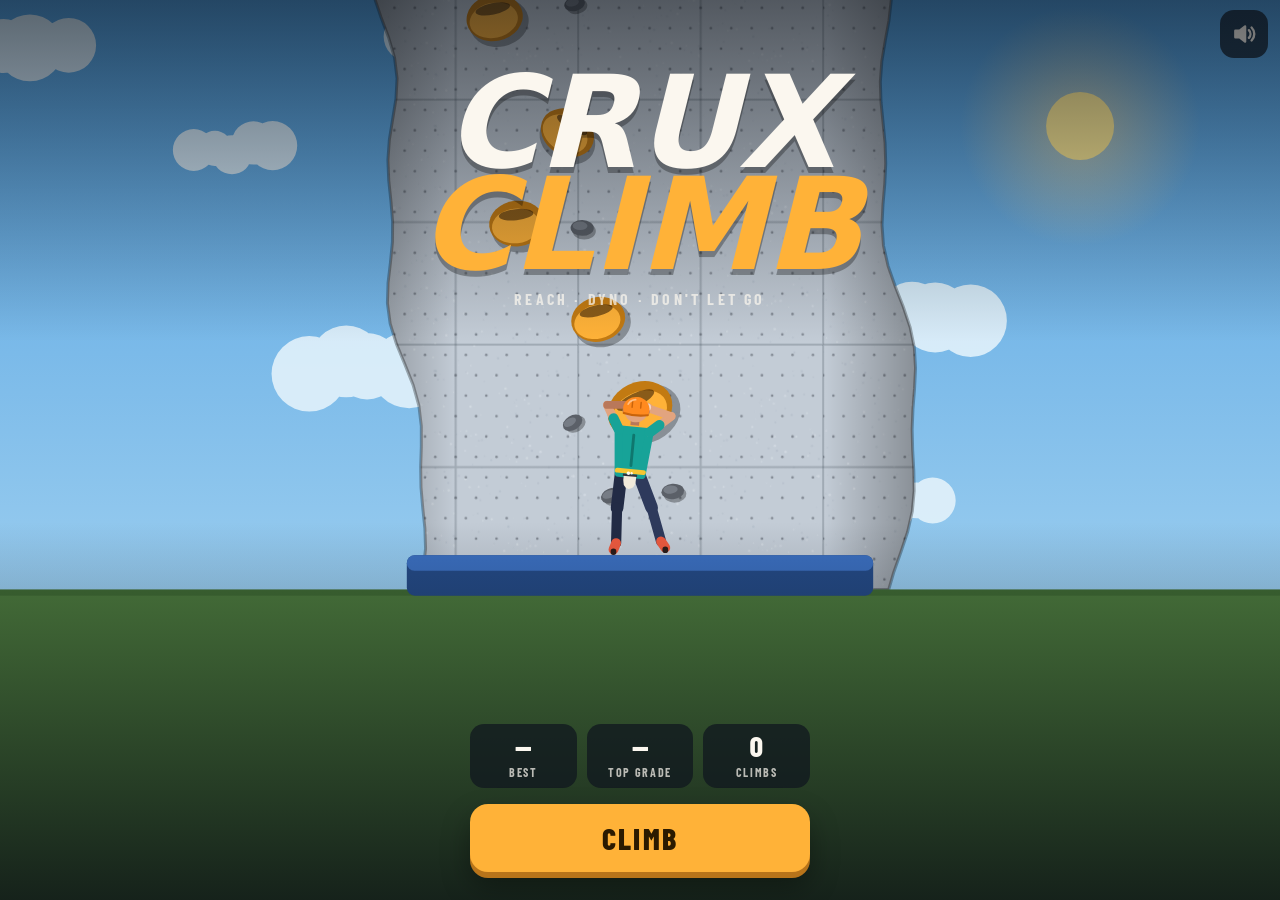
==== commit 6630638b: "Crux Climb: adaptive render quality and cleanup Cap pixel density at 2x and step it down automatical" ====
--- a/climbing-game/index.html
+++ b/climbing-game/index.html
@@ -554,12 +554,8 @@
     helmet: '#ff8a1f', helmetShade: '#c9630a',
     harness: '#f5c531',
     bag: '#f1eadb', bagRim: '#34343e',
-    chalk: '#ffffff',
-    jug: '#ffb238', jugShade: '#c27a12',
     reach: '#7fe0d4',
     danger: '#ff5a44',
-    rock: '#39414a', rockLight: '#4a535d', rockDark: '#2c333b',
-    sky: '#8fc9ea',
   };
 
   // =====================================================================
@@ -623,8 +619,9 @@
   const cam = { y: 0 };
   let wallTile = 256;
 
+  let dprCap = 2;                             // lowered automatically on slow devices
   function resize() {
-    DPR = Math.min(window.devicePixelRatio || 1, 2.5);
+    DPR = Math.min(window.devicePixelRatio || 1, dprCap);
     W = window.innerWidth;
     H = window.innerHeight;
     canvas.width = Math.round(W * DPR);
@@ -2876,9 +2873,24 @@
   // 13. MAIN LOOP
   // =====================================================================
   let last = performance.now();
+  // Adaptive quality: if frames stay slow, render fewer pixels.
+  const perf = { avg: 1 / 60, n: 0 };
+  function watchPerf(rawDt) {
+    if (document.hidden || rawDt > 0.25) return;
+    perf.avg += (rawDt - perf.avg) * 0.05;
+    if (++perf.n > 120 && perf.avg > 1 / 45 && dprCap > 1) {
+      dprCap = Math.max(1, dprCap - 0.5);
+      perf.n = 0;
+      perf.avg = 1 / 60;
+      resize();
+    }
+  }
+
   function frame(now) {
-    const dt = Math.min(0.05, (now - last) / 1000);
+    const raw = (now - last) / 1000;
+    const dt = Math.min(0.05, raw);
     last = now;
+    watchPerf(raw);
     if (!paused) update(dt);
     draw();
     updateMeters();
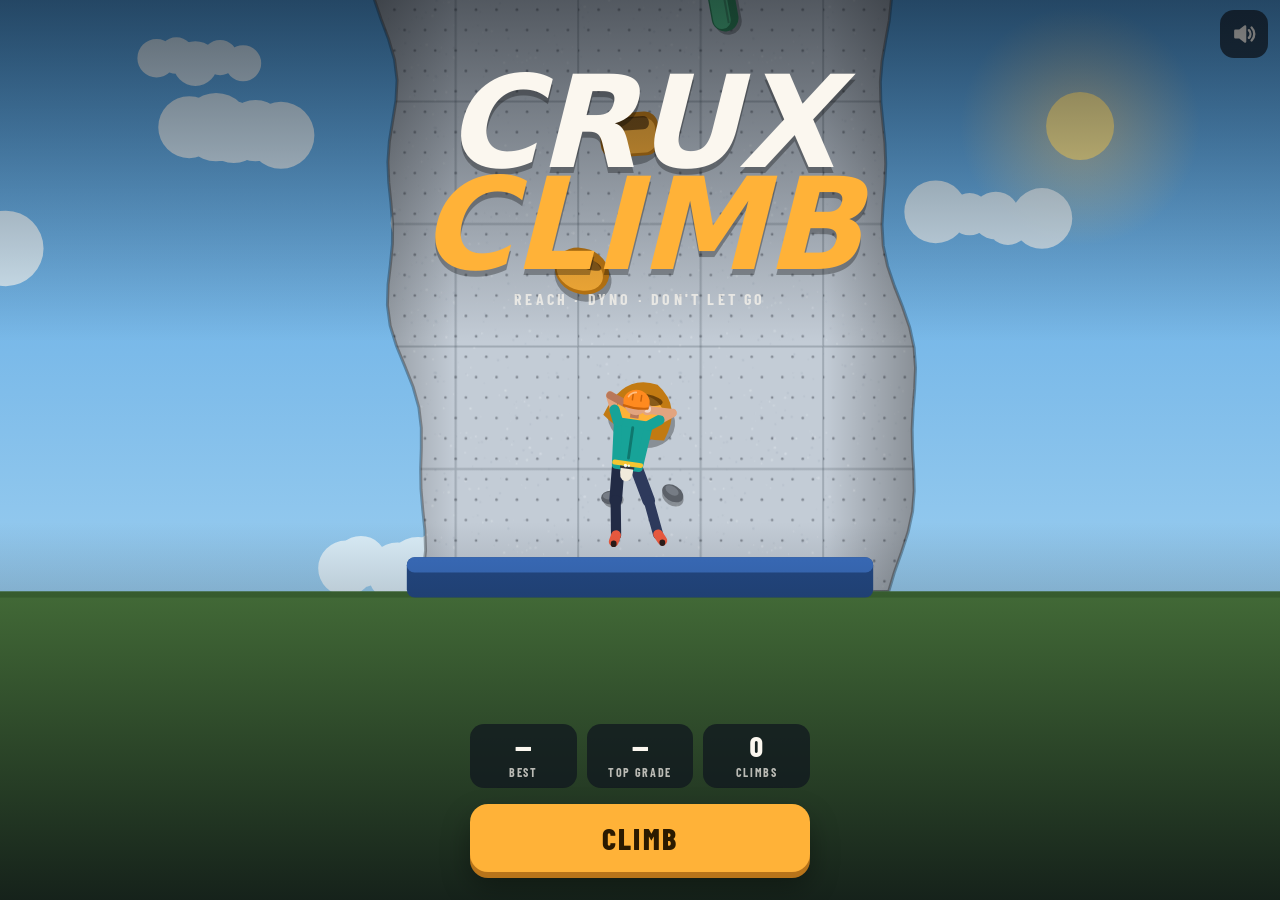
==== commit 5c618fad: "Crux Climb: fewer holds, more hold variety Space route holds further apart and cut decoys and footch" ====
--- a/climbing-game/index.html
+++ b/climbing-game/index.html
@@ -783,36 +783,43 @@
     pinch:   { r: 0.32, pump: 5,   color: '#4fc98a', shade: '#2b8755' },
     pocket:  { r: 0.24, pump: 6 },
     crumble: { r: 0.34, pump: 3.5, color: '#caa57d', shade: '#8b6947', breakAt: 1.5 },
+    undercling: { r: 0.34, pump: 5, color: '#ff7fa8', shade: '#b8456f' },  // grabbed from below
+    volume:  { r: 0.55, pump: 2.5, color: '#8fa3b8', shade: '#566a80' },   // big, easy geometric block
+    rail:    { r: 0.3,  pump: 4.5, color: '#ef5b4f', shade: '#a8322a' },   // long flat bar
     foot:    { r: 0.12 },
     ledge:   { r: 0.3,  pump: -40 },
   };
   const LEDGE_EVERY = 50;   // metres between rest ledges
 
   let holds = [];
-  const gen = { y: 0, x: 0, n: 0, sinceDyno: 0, last: null };
+  const gen = { y: 0, x: 0, n: 0, sinceDyno: 0, last: null, prevType: null };
 
   const gradeAt = y => Math.max(0, Math.floor((y - START_Y) / GRADE_EVERY));
 
   // How a grade shapes the route: spacing, sideways drift, hold size, decoys.
   function difficulty(g) {
     return {
-      gapMin: Math.min(1.1 + g * 0.1, 1.6),
-      gapMax: Math.min(1.7 + g * 0.14, 2.3),
-      dx: Math.min(1.1 + g * 0.18, 1.9),
+      gapMin: Math.min(1.4 + g * 0.08, 1.8),
+      gapMax: Math.min(1.95 + g * 0.1, 2.25),
+      dx: Math.min(1.2 + g * 0.16, 1.9),
       scale: Math.max(0.62, 1 - g * 0.07),
-      decoy: Math.min(0.35 + g * 0.08, 0.7),
+      decoy: Math.min(0.15 + g * 0.06, 0.4),
     };
   }
 
-  function pickType(g) {
+  function pickType(g, avoid) {
     const w = {
-      jug: Math.max(1.2, 8 - g * 1.6),
-      crimp: 1 + g * 1.3,
-      sloper: g >= 1 ? 0.6 + g * 0.8 : 0.4,
-      pinch: 1 + g * 0.8,
-      pocket: g >= 1 ? 0.5 + g * 0.7 : 0.25,
-      crumble: g >= 1 ? 0.4 + g * 0.6 : 0.25,
+      jug: Math.max(1, 3.5 - g * 0.6),
+      volume: Math.max(0.5, 1.4 - g * 0.2),
+      rail: 1.2,
+      pinch: 1.2 + g * 0.4,
+      crimp: 1 + g * 0.9,
+      undercling: 0.8 + g * 0.4,
+      sloper: 0.7 + g * 0.6,
+      pocket: 0.5 + g * 0.6,
+      crumble: 0.5 + g * 0.5,
     };
+    if (avoid) w[avoid] = 0;
     let total = 0;
     for (const k in w) total += w[k];
     let roll = Math.random() * total;
@@ -825,7 +832,9 @@
     const h = {
       x, y, type, route,
       r: def.r * scale * rand(0.92, 1.08),
-      rot: type === 'crimp' ? rand(-0.2, 0.2) : type === 'pinch' ? rand(-0.3, 0.3) : rand(-0.6, 0.6),
+      rot: type === 'crimp' || type === 'rail' || type === 'undercling' ? rand(-0.2, 0.2)
+        : type === 'pinch' ? rand(-0.3, 0.3) : rand(-0.6, 0.6),
+      variant: Math.floor(Math.random() * 3),   // shape variation within a type
       chalk: 0,            // white chalk mark after use
       grip: 0,             // seconds held (for slopers / crumbling holds)
       wear: 0,             // crumbling damage 0..1
@@ -897,11 +906,14 @@
 
       // clear anything the route hold would overlap
       holds = holds.filter(h => h.route || dist(h.x, h.y, nx, ny) > 0.8);
-      const type = gen.n < 4 ? 'jug' : isDyno ? (Math.random() < 0.7 ? 'jug' : 'pinch') : pickType(g);
+      const prev = gen.last && gen.last.type;
+      const repeat = prev && gen.prevType === prev ? prev : null;   // no three of a kind in a row
+      const type = gen.n < 2 ? 'jug' : isDyno ? (Math.random() < 0.6 ? 'jug' : 'volume') : pickType(g, repeat);
+      gen.prevType = prev;
       gen.last = addHold(nx, ny, type, d.scale, true);
 
       // footchip between the last two route holds
-      if (Math.random() < 0.8) {
+      if (Math.random() < 0.45) {
         const fx = clamp(lerp(gen.x, nx, 0.5) + rand(-0.6, 0.6), X_MIN - 0.3, X_MAX + 0.3);
         const fy = ny - rand(1.0, 1.35);
         if (isFree(fx, fy, 0.6)) addHold(fx, fy, 'foot');
@@ -923,8 +935,10 @@
       const x = h.grabX != null ? h.grabX : h.x;
       return [{ x: x - 0.12, y: h.y + 0.04 }, { x: x + 0.12, y: h.y + 0.04 }];
     }
-    const spread = h.type === 'crimp' ? 0.11 : h.type === 'pinch' || h.type === 'pocket' ? 0.055 : 0.09;
-    const top = h.type === 'pinch' ? h.r * 0.5 : h.type === 'crimp' ? h.r * 0.15 : 0.02;
+    const spread = h.type === 'crimp' || h.type === 'rail' ? 0.12 : h.type === 'pinch' || h.type === 'pocket' ? 0.055
+      : h.type === 'volume' ? 0.13 : 0.09;
+    const top = h.type === 'pinch' ? h.r * 0.5 : h.type === 'crimp' || h.type === 'rail' ? h.r * 0.15
+      : h.type === 'volume' ? h.r * 0.45 : h.type === 'undercling' ? -h.r * 0.45 : 0.02;
     return [{ x: h.x - spread, y: h.y + top }, { x: h.x + spread, y: h.y + top }];
   }
 
@@ -1243,7 +1257,7 @@
       src.start(t0, Math.random() * 0.5);
       src.stop(t0 + dur + 0.05);
     }
-    const PITCH = { jug: 1, crimp: 1.45, sloper: 0.8, pinch: 1.2, pocket: 1.3, crumble: 0.9, ledge: 0.7 };
+    const PITCH = { jug: 1, crimp: 1.45, sloper: 0.8, pinch: 1.2, pocket: 1.3, crumble: 0.9, ledge: 0.7, undercling: 1.1, volume: 0.6, rail: 1.25 };
     return {
       init,
       get muted() { return muted; },
@@ -2359,18 +2373,119 @@
     switch (h.type) {
       case 'jug': {
         shadow(r * 1.05, r * 0.85);
-        ctx.fillStyle = def.shade;
-        ctx.beginPath(); ctx.ellipse(0, 0, r, r * 0.82, 0, 0, Math.PI * 2); ctx.fill();
-        ctx.fillStyle = def.color;
-        ctx.beginPath(); ctx.ellipse(-r * 0.05, r * 0.08, r * 0.86, r * 0.62, 0, 0, Math.PI * 2); ctx.fill();
-        // the incut lip you grab
-        ctx.fillStyle = 'rgba(40,20,0,0.55)';
-        ctx.beginPath(); ctx.ellipse(0, -r * 0.32, r * 0.62, r * 0.2, 0, 0, Math.PI * 2); ctx.fill();
+        if (h.variant === 1) {
+          // bucket: squared-off with a deep scoop
+          ctx.fillStyle = def.shade;
+          roundRect(-r, -r * 0.75, r * 2, r * 1.5, r * 0.45); ctx.fill();
+          ctx.fillStyle = def.color;
+          roundRect(-r * 0.9, -r * 0.55, r * 1.8, r * 1.2, r * 0.4); ctx.fill();
+          ctx.fillStyle = 'rgba(40,20,0,0.6)';
+          roundRect(-r * 0.7, -r * 0.6, r * 1.4, r * 0.45, r * 0.2); ctx.fill();
+        } else if (h.variant === 2) {
+          // horn: a teardrop you can wrap a hand around
+          ctx.fillStyle = def.shade;
+          ctx.beginPath();
+          ctx.moveTo(-r, r * 0.5);
+          ctx.quadraticCurveTo(-r * 0.9, -r * 0.9, r * 0.2, -r * 0.95);
+          ctx.quadraticCurveTo(r * 1.15, -r * 0.6, r, r * 0.55);
+          ctx.quadraticCurveTo(0, r * 0.95, -r, r * 0.5);
+          ctx.fill();
+          ctx.fillStyle = def.color;
+          ctx.beginPath(); ctx.ellipse(0, r * 0.05, r * 0.72, r * 0.55, -0.3, 0, Math.PI * 2); ctx.fill();
+          ctx.fillStyle = 'rgba(40,20,0,0.55)';
+          ctx.beginPath(); ctx.ellipse(r * 0.05, -r * 0.4, r * 0.5, r * 0.17, -0.2, 0, Math.PI * 2); ctx.fill();
+        } else {
+          ctx.fillStyle = def.shade;
+          ctx.beginPath(); ctx.ellipse(0, 0, r, r * 0.82, 0, 0, Math.PI * 2); ctx.fill();
+          ctx.fillStyle = def.color;
+          ctx.beginPath(); ctx.ellipse(-r * 0.05, r * 0.08, r * 0.86, r * 0.62, 0, 0, Math.PI * 2); ctx.fill();
+          // the incut lip you grab
+          ctx.fillStyle = 'rgba(40,20,0,0.55)';
+          ctx.beginPath(); ctx.ellipse(0, -r * 0.32, r * 0.62, r * 0.2, 0, 0, Math.PI * 2); ctx.fill();
+        }
         chalkMark(-r * 0.05, -r * 0.5, r * 0.5, r * 0.16);
         break;
       }
+      case 'undercling': {
+        // upside-down lip: you pull up on it from underneath
+        shadow(r * 1.05, r * 0.8, 0.12, -0.05);
+        ctx.fillStyle = def.shade;
+        ctx.beginPath(); ctx.ellipse(0, 0, r * 1.1, r * 0.72, 0, 0, Math.PI * 2); ctx.fill();
+        ctx.fillStyle = def.color;
+        ctx.beginPath(); ctx.ellipse(r * 0.04, -r * 0.1, r * 0.95, r * 0.52, 0, 0, Math.PI * 2); ctx.fill();
+        ctx.fillStyle = 'rgba(60,10,30,0.55)';
+        ctx.beginPath(); ctx.ellipse(0, r * 0.36, r * 0.7, r * 0.18, 0, 0, Math.PI * 2); ctx.fill();
+        // little arrow-ish ridge so it reads as "grab from below"
+        ctx.strokeStyle = 'rgba(255,255,255,0.45)';
+        ctx.lineWidth = Math.max(1, r * 0.1);
+        ctx.beginPath(); ctx.moveTo(-r * 0.3, -r * 0.05); ctx.lineTo(0, -r * 0.3); ctx.lineTo(r * 0.3, -r * 0.05); ctx.stroke();
+        chalkMark(0, r * 0.5, r * 0.5, r * 0.13);
+        break;
+      }
+      case 'volume': {
+        // a big geometric block with three shaded faces
+        const pts = h.variant === 1
+          ? [[-r * 1.1, r * 0.6], [r * 1.1, r * 0.6], [r * 0.2, -r * 0.9]]
+          : h.variant === 2
+            ? [[-r * 1.0, r * 0.7], [r * 0.9, r * 0.75], [r * 1.0, -r * 0.5], [-r * 0.6, -r * 0.8]]
+            : [[-r, r * 0.65], [r, r * 0.65], [0, -r * 0.95]];
+        ctx.fillStyle = 'rgba(0,0,0,0.3)';
+        ctx.beginPath(); pts.forEach(([a, b]) => ctx.lineTo(a + r * 0.12, b + r * 0.18)); ctx.closePath(); ctx.fill();
+        const cx = r * 0.05, cy = r * 0.05;
+        for (let i = 0; i < pts.length; i++) {
+          const [a1, b1] = pts[i], [a2, b2] = pts[(i + 1) % pts.length];
+          ctx.fillStyle = i === pts.length - 1 ? def.color : i === 0 ? def.shade : '#72879d';
+          ctx.beginPath(); ctx.moveTo(cx, cy); ctx.lineTo(a1, b1); ctx.lineTo(a2, b2); ctx.closePath(); ctx.fill();
+        }
+        ctx.strokeStyle = 'rgba(255,255,255,0.25)';
+        ctx.lineWidth = 1;
+        ctx.beginPath(); pts.forEach(([a, b]) => { ctx.moveTo(cx, cy); ctx.lineTo(a, b); }); ctx.stroke();
+        chalkMark(0, -r * 0.45, r * 0.45, r * 0.12);
+        break;
+      }
+      case 'rail': {
+        // long flat rail with bolt caps
+        const w = r * 1.9, t = r * 0.3;
+        ctx.fillStyle = 'rgba(0,0,0,0.3)';
+        roundRect(-w + r * 0.1, -t + r * 0.18, w * 2, t * 2.2, t); ctx.fill();
+        ctx.fillStyle = def.shade;
+        roundRect(-w, -t, w * 2, t * 2.2, t); ctx.fill();
+        ctx.fillStyle = def.color;
+        roundRect(-w, -t, w * 2, t * 1.3, t * 0.7); ctx.fill();
+        ctx.fillStyle = 'rgba(30,30,36,0.55)';
+        for (const bx of [-w * 0.55, w * 0.55]) { ctx.beginPath(); ctx.arc(bx, t * 0.4, Math.max(1.5, t * 0.3), 0, Math.PI * 2); ctx.fill(); }
+        chalkMark(0, -t * 0.5, w * 0.6, t * 0.45);
+        break;
+      }
       case 'crimp': {
         const w = r * 1.3, t = r * 0.34;
+        if (h.variant === 1) {
+          // curved "smile" edge
+          ctx.lineCap = 'round';
+          ctx.strokeStyle = 'rgba(0,0,0,0.3)';
+          ctx.lineWidth = t * 2;
+          ctx.beginPath(); ctx.arc(r * 0.1, -r * 1.05, r * 1.35, Math.PI * 0.28, Math.PI * 0.72); ctx.stroke();
+          ctx.strokeStyle = def.shade;
+          ctx.beginPath(); ctx.arc(0, -r * 1.2, r * 1.35, Math.PI * 0.28, Math.PI * 0.72); ctx.stroke();
+          ctx.strokeStyle = def.color;
+          ctx.lineWidth = t * 1.1;
+          ctx.beginPath(); ctx.arc(0, -r * 1.28, r * 1.35, Math.PI * 0.3, Math.PI * 0.7); ctx.stroke();
+          chalkMark(0, -t * 0.4, w * 0.6, t * 0.45);
+          break;
+        }
+        if (h.variant === 2) {
+          // two small chips side by side
+          for (const ox of [-w * 0.52, w * 0.52]) {
+            ctx.fillStyle = 'rgba(0,0,0,0.3)';
+            roundRect(ox - w * 0.42 + r * 0.08, -t + r * 0.16, w * 0.84, t * 2.1, t); ctx.fill();
+            ctx.fillStyle = def.shade;
+            roundRect(ox - w * 0.42, -t, w * 0.84, t * 2, t); ctx.fill();
+            ctx.fillStyle = def.color;
+            roundRect(ox - w * 0.4, -t, w * 0.8, t * 1.2, t * 0.6); ctx.fill();
+          }
+          chalkMark(0, -t * 0.4, w * 0.75, t * 0.5);
+          break;
+        }
         ctx.fillStyle = 'rgba(0,0,0,0.3)';
         roundRect(-w + r * 0.08, -t + r * 0.16, w * 2, t * 2.1, t); ctx.fill();
         ctx.fillStyle = def.shade;
@@ -2395,6 +2510,17 @@
       }
       case 'pinch': {
         const w = r * 0.52, hh = r * 1.2;
+        if (h.variant === 1) {
+          // wedge / tooth
+          ctx.fillStyle = 'rgba(0,0,0,0.3)';
+          ctx.beginPath(); ctx.moveTo(-w + r * 0.1, hh + r * 0.15); ctx.lineTo(w * 1.1 + r * 0.1, hh + r * 0.15); ctx.lineTo(r * 0.1, -hh + r * 0.15); ctx.fill();
+          ctx.fillStyle = def.shade;
+          ctx.beginPath(); ctx.moveTo(-w * 1.1, hh); ctx.lineTo(w * 1.1, hh); ctx.lineTo(0, -hh); ctx.fill();
+          ctx.fillStyle = def.color;
+          ctx.beginPath(); ctx.moveTo(-w * 1.1, hh); ctx.lineTo(0, hh * 0.9); ctx.lineTo(0, -hh); ctx.fill();
+          chalkMark(0, -hh * 0.4, w * 0.45, hh * 0.25);
+          break;
+        }
         ctx.fillStyle = 'rgba(0,0,0,0.3)';
         roundRect(-w + r * 0.1, -hh + r * 0.15, w * 2, hh * 2, w); ctx.fill();
         ctx.fillStyle = def.shade;
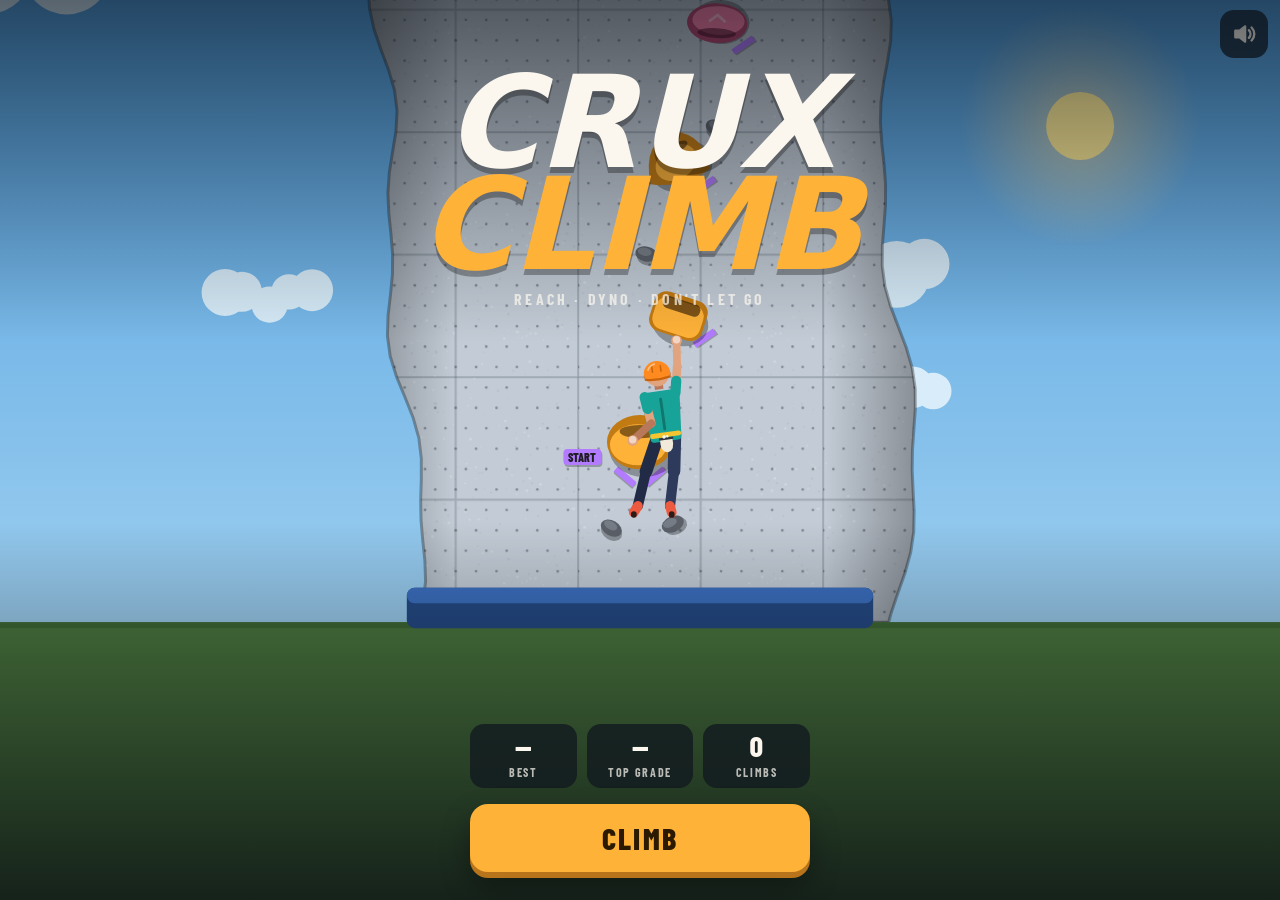
==== commit 4b26d0c7: "Crux Climb: taped problems, dual-tex holds and macros Route holds are grouped into gym-style problem" ====
--- a/climbing-game/index.html
+++ b/climbing-game/index.html
@@ -383,6 +383,7 @@
     padding: 8px 12px;
     text-align: left;
   }
+  .stat.wide { grid-column: span 2; }
   .stat b { display: block; font-weight: 800; font-size: 30px; line-height: 1.05; font-variant-numeric: tabular-nums; }
   .stat span { font-weight: 700; font-size: 12px; letter-spacing: 0.14em; color: var(--muted); }
   .card .btns { display: grid; gap: 10px; width: 100%; justify-items: center; }
@@ -488,7 +489,8 @@
       <div class="stat"><b id="overGrade">V0</b><span>GRADE REACHED</span></div>
       <div class="stat"><b id="overHolds">0</b><span>HOLDS GRABBED</span></div>
       <div class="stat"><b id="overDynos">0</b><span>DYNOS LANDED</span></div>
-      <div class="stat"><b id="overBest">0 m</b><span>BEST HEIGHT</span></div>
+      <div class="stat"><b id="overSends">0</b><span>PROBLEMS SENT</span></div>
+      <div class="stat wide"><b id="overBest">0 m</b><span>BEST HEIGHT</span></div>
     </div>
     <div class="btns">
       <button class="btn btn-go" id="continueBtn" hidden>Continue from ledge</button>
@@ -592,7 +594,7 @@
   // =====================================================================
   const STORE_KEY = 'crux.v2';
   const save = (() => {
-    const defaults = { best: 0, bestGrade: 0, runs: 0, holds: 0, dynos: 0, tutorialDone: false, muted: false };
+    const defaults = { best: 0, bestGrade: 0, runs: 0, holds: 0, dynos: 0, sends: 0, tutorialDone: false, muted: false, seen: {} };
     let data = { ...defaults };
     try {
       const raw = localStorage.getItem(STORE_KEY);
@@ -786,13 +788,42 @@
     undercling: { r: 0.34, pump: 5, color: '#ff7fa8', shade: '#b8456f' },  // grabbed from below
     volume:  { r: 0.55, pump: 2.5, color: '#8fa3b8', shade: '#566a80' },   // big, easy geometric block
     rail:    { r: 0.3,  pump: 4.5, color: '#ef5b4f', shade: '#a8322a' },   // long flat bar
+    dualtex: { r: 0.36, pump: 3.5, color: '#c6d93b', shade: '#8a9a1f', smooth: '#e8edf1', slipAt: 2.2 }, // grippy half + smooth half
+    macro:   { r: 0.62, pump: 2.5, color: '#2e333b', shade: '#16181d' },   // huge palmable blob: easy, but no rest
     foot:    { r: 0.12 },
     ledge:   { r: 0.3,  pump: -40 },
   };
   const LEDGE_EVERY = 50;   // metres between rest ledges
 
   let holds = [];
-  const gen = { y: 0, x: 0, n: 0, sinceDyno: 0, last: null, prevType: null };
+  const gen = { y: 0, x: 0, n: 0, sinceDyno: 0, last: null, prevType: null, prob: null };
+
+  // Gym-style problems: a run of route holds marked with one tape colour,
+  // a START tag on the first hold and a TOP tag on the last.
+  const TAPES = [
+    ['PINK', '#ff4f81'], ['BLUE', '#3fa7ff'], ['YELLOW', '#ffd23f'], ['GREEN', '#7ed957'],
+    ['PURPLE', '#b37bff'], ['WHITE', '#f5f5f5'], ['ORANGE', '#ff8c2b'], ['BLACK', '#1d1d22'],
+  ];
+  let problemId = 0;
+  function newProblem() {
+    const prev = gen.prob ? gen.prob.tape : -1;
+    let t;
+    do { t = Math.floor(Math.random() * TAPES.length); } while (t === prev);
+    return { id: ++problemId, tape: t, left: 6 + Math.floor(Math.random() * 4), started: false };
+  }
+  function tapeHold(h) {
+    if (!gen.prob || gen.prob.left <= 0) gen.prob = newProblem();
+    const p = gen.prob;
+    h.tape = p.tape;
+    h.problem = p.id;
+    if (!p.started) { h.start = true; p.started = true; }
+    if (--p.left === 0) h.top = true;
+  }
+  function closeProblem() {
+    const l = gen.last;
+    if (l && l.tape != null && !l.top) l.top = true;
+    gen.prob = null;
+  }
 
   const gradeAt = y => Math.max(0, Math.floor((y - START_Y) / GRADE_EVERY));
 
@@ -812,6 +843,8 @@
       jug: Math.max(1, 3.5 - g * 0.6),
       volume: Math.max(0.5, 1.4 - g * 0.2),
       rail: 1.2,
+      dualtex: 0.9 + g * 0.3,
+      macro: Math.max(0.5, 1 - g * 0.1),
       pinch: 1.2 + g * 0.4,
       crimp: 1 + g * 0.9,
       undercling: 0.8 + g * 0.4,
@@ -837,11 +870,12 @@
       variant: Math.floor(Math.random() * 3),   // shape variation within a type
       chalk: 0,            // white chalk mark after use
       grip: 0,             // seconds held (for slopers / crumbling holds)
+      good: true,          // dual-tex: grabbed on the grippy side?
       wear: 0,             // crumbling damage 0..1
       broken: false,
       seed: Math.random() * 1000,
     };
-    if (type === 'crumble') {
+    if (type === 'crumble' || type === 'macro') {
       h.shape = [];
       for (let i = 0; i < 9; i++) h.shape.push(rand(0.78, 1.1));
     }
@@ -854,6 +888,13 @@
   }
 
   // The point of a hold nearest to p (ledges span the whole wall).
+  // Dual-tex: which half did you grab? The grippy half is the left side of
+  // the hold's own (rotated) frame.
+  function grippySide(h, p) {
+    const dx = p.x - h.x, dy = p.y - h.y;
+    return dx * Math.cos(h.rot) - dy * Math.sin(h.rot) <= 0;
+  }
+
   function holdPoint(h, p) {
     if (h.type === 'ledge') return { x: clamp(p.x, X_MIN, X_MAX), y: h.y };
     return { x: h.x, y: h.y };
@@ -875,6 +916,7 @@
       // A rest ledge every 50 m, reachable from the last route hold.
       const nextLedge = START_Y + LEDGE_EVERY * Math.ceil((gen.y - START_Y + 0.01) / LEDGE_EVERY);
       if (nextLedge - gen.y <= 2.2 && gen.n > 0) {
+        closeProblem();
         gen.last = addLedge(nextLedge);
         gen.y = nextLedge;
         gen.x = rand(X_MIN + 0.3, X_MAX - 0.3);
@@ -911,6 +953,7 @@
       const type = gen.n < 2 ? 'jug' : isDyno ? (Math.random() < 0.6 ? 'jug' : 'volume') : pickType(g, repeat);
       gen.prevType = prev;
       gen.last = addHold(nx, ny, type, d.scale, true);
+      tapeHold(gen.last);
 
       // footchip between the last two route holds
       if (Math.random() < 0.45) {
@@ -923,7 +966,11 @@
         const side = nx < WALL_W / 2 ? 1 : -1;
         const ex = clamp(nx + side * rand(1.5, 2.6), X_MIN, X_MAX);
         const ey = ny + rand(-0.4, 1.0);
-        if (isFree(ex, ey, 1.1)) addHold(ex, ey, pickType(g + 1), d.scale);
+        if (isFree(ex, ey, 1.1)) {
+          // decoys belong to other problems: different tape colour
+          const dh = addHold(ex, ey, pickType(g + 1), d.scale);
+          dh.tape = (gen.prob.tape + 1 + Math.floor(Math.random() * (TAPES.length - 1))) % TAPES.length;
+        }
       }
       gen.x = nx; gen.y = ny; gen.n++;
     }
@@ -936,9 +983,9 @@
       return [{ x: x - 0.12, y: h.y + 0.04 }, { x: x + 0.12, y: h.y + 0.04 }];
     }
     const spread = h.type === 'crimp' || h.type === 'rail' ? 0.12 : h.type === 'pinch' || h.type === 'pocket' ? 0.055
-      : h.type === 'volume' ? 0.13 : 0.09;
+      : h.type === 'volume' ? 0.13 : h.type === 'macro' ? 0.16 : 0.09;
     const top = h.type === 'pinch' ? h.r * 0.5 : h.type === 'crimp' || h.type === 'rail' ? h.r * 0.15
-      : h.type === 'volume' ? h.r * 0.45 : h.type === 'undercling' ? -h.r * 0.45 : 0.02;
+      : h.type === 'volume' ? h.r * 0.45 : h.type === 'macro' ? h.r * 0.35 : h.type === 'undercling' ? -h.r * 0.45 : 0.02;
     return [{ x: h.x - spread, y: h.y + top }, { x: h.x + spread, y: h.y + top }];
   }
 
@@ -1257,7 +1304,7 @@
       src.start(t0, Math.random() * 0.5);
       src.stop(t0 + dur + 0.05);
     }
-    const PITCH = { jug: 1, crimp: 1.45, sloper: 0.8, pinch: 1.2, pocket: 1.3, crumble: 0.9, ledge: 0.7, undercling: 1.1, volume: 0.6, rail: 1.25 };
+    const PITCH = { jug: 1, crimp: 1.45, sloper: 0.8, pinch: 1.2, pocket: 1.3, crumble: 0.9, ledge: 0.7, undercling: 1.1, volume: 0.6, rail: 1.25, dualtex: 1.1, macro: 0.55 };
     return {
       init,
       get muted() { return muted; },
@@ -1296,6 +1343,10 @@
         this.chime();
       },
       click() { tone({ f: 900, f2: 600, dur: 0.05, vol: 0.1 }); },
+      send() {
+        [659.25, 880, 1174.66].forEach((f, i) => tone({ f, type: 'triangle', dur: 0.3, vol: 0.16, delay: i * 0.07 }));
+        noise({ dur: 0.18, vol: 0.12, type: 'highpass', f: 4000, delay: 0.2 });
+      },
     };
   })();
   document.addEventListener('pointerdown', () => Sound.init(), { capture: true });
@@ -1418,7 +1469,7 @@
   let height = 0, time = 0;
   let missFx = null;
   let fallReason = '';
-  const stats = { holds: 0, dynos: 0, grade: 0 };
+  const stats = { holds: 0, dynos: 0, grade: 0, sends: 0 };
   let prevBest = 0, celebrated = false;
   let checkpoint = null, checkpointUsed = false;
   function onLedge() { Sound.rest(); buzz([15, 40, 15]); }
@@ -1426,8 +1477,10 @@
   function reset() {
     holds = [];
     gen.y = START_Y; gen.x = WALL_W / 2;
-    gen.n = 0; gen.sinceDyno = 0; gen.last = null;
+    gen.n = 0; gen.sinceDyno = 0; gen.last = null; gen.prevType = null; gen.prob = null;
     const first = addHold(WALL_W / 2, START_Y, 'jug', 1.1, true);
+    tapeHold(first);
+    gen.last = first;
     addHold(WALL_W / 2 - 0.35, START_Y - 1.05, 'foot');
     addHold(WALL_W / 2 + 0.4, START_Y - 1.0, 'foot');
     generate(START_Y + 30);
@@ -1437,7 +1490,7 @@
     chalk.uses = CHALK.max; chalk.t = 0;
     missFx = null;
     floats = [];
-    stats.holds = 0; stats.dynos = 0; stats.grade = 0;
+    stats.holds = 0; stats.dynos = 0; stats.grade = 0; stats.sends = 0;
     prevBest = save.data.best; celebrated = false;
     particles = []; confetti = []; shake.mag = 0;
     checkpoint = null; checkpointUsed = false;
@@ -1453,6 +1506,27 @@
     const gp = holdPoint(h, handsMid());
     chalkPuff(gp.x, gp.y + 0.05, false);
     if (!fromDyno) { Sound.grab(h.type); buzz(10); }
+    if (state === 'play') {
+      const tape = h.tape != null ? TAPES[h.tape] : null;
+      if (h.type === 'dualtex') {
+        floatText(h.good ? 'GRIPPY SIDE' : 'SMOOTH SIDE!', gp.x, gp.y + 0.7, h.good ? '#c6d93b' : '#ffd166', 20);
+      }
+      if (h.start && h.route && !h.announced) {
+        h.announced = true;
+        floatText(`${tape[0]} PROBLEM · V${gradeAt(h.y)}`, gp.x, gp.y + 0.9, tape[1], 20);
+      }
+      if (h.top && !h.sent) {
+        h.sent = true;
+        stats.sends++;
+        climber.pump = Math.max(0, climber.pump - 25);
+        chalk.uses = Math.min(CHALK.max, chalk.uses + 1);
+        floatText(`SENT! ${tape[0]} V${gradeAt(h.y)}`, gp.x, gp.y + 0.9, tape[1] === '#1d1d22' ? '#fbf7ef' : tape[1], 30, 1.8);
+        launchConfetti(45);
+        Sound.send();
+        buzz([20, 30, 20]);
+        addShake(4);
+      }
+    }
     if (h.type === 'ledge' && !h.visited) {
       h.visited = true;
       climber.pump = 0;
@@ -1503,6 +1577,7 @@
     }
     if (!h || h === climber.hold) { missFx = { x: p.x, y: p.y, t: 0 }; return; }
     if (canReach(h)) {
+      if (h.type === 'dualtex') h.good = grippySide(h, p);
       climber.pump = Math.min(100, climber.pump + PUMP.moveCost);
       startReach(climber, h);
     } else {
@@ -1632,6 +1707,7 @@
   function catchHold(h) {
     const c = climber;
     if (h.type === 'ledge') h.grabX = clamp(c.dyno.p.x, X_MIN, X_MAX);
+    if (h.type === 'dualtex') h.good = grippySide(h, c.dyno.p);
     c.dyno = null;
     c.hold = h;
     c.handT = gripPoints(h);
@@ -1668,12 +1744,13 @@
         debris(h.x, h.y);
         startFall('HOLD BROKE');
       }
-    } else if (h.type === 'sloper') {
-      // hands creep down the dome as the slip nears
-      const slip = clamp((h.grip - 1.3) / 0.7, 0, 1);
+    } else if (h.type === 'sloper' || (h.type === 'dualtex' && !h.good)) {
+      // hands creep down the smooth surface as the slip nears
+      const at = HOLD_TYPES[h.type].slipAt;
+      const slip = clamp((h.grip - (at - 0.7)) / 0.7, 0, 1);
       const g = gripPoints(h);
       climber.handT = g.map(p => ({ x: p.x, y: p.y - slip * 0.12 }));
-      if (h.grip >= HOLD_TYPES.sloper.slipAt) startFall('SLIPPED');
+      if (h.grip >= at) startFall('SLIPPED');
     }
   }
 
@@ -1682,7 +1759,9 @@
     const c = climber, h = c.hold;
     if (!h || c.move) return;
     let rate = HOLD_TYPES[h.type].pump * (1 + PUMP.gradeMult * gradeAt(h.y));
-    if (h.type === 'jug' && h.grip > PUMP.jugSettle) rate = PUMP.jugRest;
+    const restful = h.type === 'jug' || (h.type === 'dualtex' && h.good);
+    if (h.type === 'dualtex' && !h.good) rate = 5 * (1 + PUMP.gradeMult * gradeAt(h.y));
+    else if (restful && h.grip > PUMP.jugSettle) rate = PUMP.jugRest;
     c.pump = clamp(c.pump + rate * dt, 0, 100);
     if (c.pump >= 100) startFall('PUMPED OUT');
   }
@@ -1702,7 +1781,7 @@
     chalk.uses--;
     c.pump = Math.max(0, c.pump - CHALK.restore);
     c.hold.chalk = 1;
-    if (c.hold.type === 'sloper') c.hold.grip = 0;   // fresh chalk resets a sloper
+    if (c.hold.type === 'sloper' || c.hold.type === 'dualtex') c.hold.grip = 0;   // fresh chalk resets a slip
     c.dip = { hand: c.nextShakeHand, t: 0, dur: 0.55 };
     c.shake = null;
     tut.chalked = true;
@@ -1751,8 +1830,29 @@
 
   // ---------- Floating text ----------
   let floats = [];
-  function floatText(text, x, y, color, size) {
-    floats.push({ text, x, y, color, size, t: 0, life: 1.1 });
+  function floatText(text, x, y, color, size, life = 1.1) {
+    floats.push({ text, x, y, color, size, t: 0, life });
+  }
+
+  // One-time hints the first time a new kind of hold comes into reach.
+  const HINTS = {
+    dualtex: 'DUAL-TEX · TAP THE GRIPPY GREEN SIDE',
+    macro: 'MACRO · EASY TO HOLD, BUT NO REST',
+    top: 'GRAB THE TOP TAG TO SEND THE PROBLEM',
+  };
+  let hintT = 0;
+  function updateHints(dt) {
+    if ((hintT -= dt) > 0 || climber.move || !climber.hold) return;
+    hintT = 0.4;
+    const seen = save.data.seen;
+    for (const h of holds) {
+      const key = h.top && h.route ? 'top' : h.type;
+      if (!HINTS[key] || seen[key] || h === climber.hold || !canReach(h)) continue;
+      seen[key] = true;
+      save.write();
+      floatText(HINTS[key], h.x, h.y + 0.8, '#fbf7ef', 18, 3);
+      return;
+    }
   }
 
   // ---------- Pointer input ----------
@@ -1827,7 +1927,7 @@
     updateConfetti(realDt);
     updateParticles(dt);
     updateChalk(dt);
-    if (state === 'play') { updateHoldTimers(dt); updatePump(dt); updateTutorial(realDt); }
+    if (state === 'play') { updateHoldTimers(dt); updatePump(dt); updateTutorial(realDt); updateHints(realDt); }
     if (state === 'menu') updateAttract(dt);
     if (state === 'play' || state === 'menu') updateDyno(dt);
     climber.coil = press.charging && !!climber.hold;
@@ -1885,6 +1985,7 @@
     const next = holds.filter(h => h.route && h !== c.hold && h.y > hm.y + 0.3).sort((a, b) => a.y - b.y)[0];
     if (!next) return;
     if (next.type === 'ledge') next.grabX = clamp(hm.x, X_MIN, X_MAX);
+    next.good = true;
     if (canReach(next)) { startReach(c, next); return; }
     // aim a dyno so the hands pass the hold on the way up
     const q = holdPoint(next, hm), dx = q.x - hm.x, dy = q.y - hm.y;
@@ -1932,6 +2033,7 @@
     d.runs++;
     d.holds += stats.holds;
     d.dynos += stats.dynos;
+    d.sends += stats.sends;
     d.bestGrade = Math.max(d.bestGrade, stats.grade);
     save.write();
     endTutorial(false);
@@ -1941,6 +2043,7 @@
     $('overGrade').textContent = `V${stats.grade}`;
     $('overHolds').textContent = stats.holds;
     $('overDynos').textContent = stats.dynos;
+    $('overSends').textContent = stats.sends;
     $('overBest').textContent = `${d.best} m`;
     $('overNewBest').hidden = !(isBest && height > 0);
     const cont = $('continueBtn');
@@ -2342,6 +2445,47 @@
       ctx.lineWidth = 3;
       roundRect(x0 - 3, y - th * 0.35 - 3, x1 - x0 + 6, th + 6, 8); ctx.stroke();
     }
+  }
+
+  // Gym tape next to each hold: problem colour, START and TOP tags.
+  function drawTape(h) {
+    const x = sx(h.x), y = sy(h.y), r = h.r * S;
+    if (y < -60 || y > H + 60) return;
+    const [, col] = TAPES[h.tape];
+    const ink = h.tape === 7 ? '#fbf7ef' : '#1d1d22';
+    const strip = (px, py, ang) => {
+      ctx.save();
+      ctx.translate(px, py);
+      ctx.rotate(ang);
+      ctx.fillStyle = 'rgba(0,0,0,0.25)';
+      ctx.fillRect(-0.15 * S + 1, -0.04 * S + 1.5, 0.3 * S, 0.08 * S);
+      ctx.fillStyle = col;
+      ctx.fillRect(-0.15 * S, -0.04 * S, 0.3 * S, 0.08 * S);
+      ctx.restore();
+    };
+    const off = Math.max(r, 12);
+    if (h.start) {
+      // two strips in a V under the start hold
+      strip(x - off * 0.45, y + off * 1.05, 0.7);
+      strip(x + off * 0.45, y + off * 1.05, -0.7);
+      label('START', x - off - 0.3 * S, y + off * 0.45, col, ink);
+    } else {
+      strip(x + off * 0.95, y + off * 0.8, -0.6);
+    }
+    if (h.top) label(h.sent ? 'SENT ✓' : 'TOP', x + off + 0.28 * S, y - off * 0.55, col, ink);
+  }
+  function label(text, x, y, bg, ink) {
+    ctx.font = '800 12px "Barlow Condensed", system-ui, sans-serif';
+    const w = ctx.measureText(text).width + 10;
+    x = clamp(x, w / 2 + 4, W - w / 2 - 4);
+    ctx.fillStyle = 'rgba(0,0,0,0.25)';
+    roundRect(x - w / 2 + 1, y - 8 + 2, w, 16, 4); ctx.fill();
+    ctx.fillStyle = bg;
+    roundRect(x - w / 2, y - 8, w, 16, 4); ctx.fill();
+    ctx.fillStyle = ink;
+    ctx.textAlign = 'center';
+    ctx.textBaseline = 'middle';
+    ctx.fillText(text, x, y + 0.5);
   }
 
   // Hold artwork. Everything is drawn in the hold's local, rotated frame.
@@ -2404,6 +2548,58 @@
           ctx.beginPath(); ctx.ellipse(0, -r * 0.32, r * 0.62, r * 0.2, 0, 0, Math.PI * 2); ctx.fill();
         }
         chalkMark(-r * 0.05, -r * 0.5, r * 0.5, r * 0.16);
+        break;
+      }
+      case 'dualtex': {
+        // two-tone: grippy textured half (left) and glossy smooth half (right)
+        shadow(r * 1.05, r * 0.85);
+        const half = (left, fill) => {
+          ctx.save();
+          ctx.beginPath(); ctx.rect(left ? -r * 1.3 : 0, -r * 1.3, r * 1.3, r * 2.6); ctx.clip();
+          ctx.fillStyle = fill;
+          ctx.beginPath(); ctx.ellipse(0, 0, r, r * 0.8, 0, 0, Math.PI * 2); ctx.fill();
+          ctx.restore();
+        };
+        half(true, def.color);
+        half(false, def.smooth);
+        // grip texture dots
+        ctx.fillStyle = def.shade;
+        for (let i = 0; i < 7; i++) {
+          const a = h.seed + i * 1.7, rr = r * (0.25 + (i % 3) * 0.2);
+          ctx.beginPath(); ctx.arc(-Math.abs(Math.cos(a)) * rr - r * 0.1, Math.sin(a) * rr * 0.7, Math.max(1, r * 0.07), 0, Math.PI * 2); ctx.fill();
+        }
+        // gloss on the smooth half
+        ctx.fillStyle = 'rgba(255,255,255,0.8)';
+        ctx.beginPath(); ctx.ellipse(r * 0.45, -r * 0.35, r * 0.28, r * 0.12, -0.4, 0, Math.PI * 2); ctx.fill();
+        ctx.strokeStyle = 'rgba(0,0,0,0.3)';
+        ctx.lineWidth = Math.max(1, r * 0.06);
+        ctx.beginPath(); ctx.moveTo(0, -r * 0.8); ctx.lineTo(0, r * 0.8); ctx.stroke();
+        chalkMark(h.good ? -r * 0.45 : r * 0.45, -r * 0.4, r * 0.35, r * 0.14);
+        break;
+      }
+      case 'macro': {
+        // huge palm-able blob with a glossy top
+        shadow(r * 1.02, r * 0.86, 0.1, 0.16);
+        const blob = k => {
+          ctx.beginPath();
+          h.shape.forEach((f, i) => {
+            const a = (i / h.shape.length) * Math.PI * 2;
+            ctx.lineTo(Math.cos(a) * r * f * k, Math.sin(a) * r * f * k * 0.8);
+          });
+          ctx.closePath();
+        };
+        ctx.fillStyle = def.shade;
+        blob(1); ctx.fill();
+        const gr = ctx.createRadialGradient(-r * 0.3, -r * 0.35, r * 0.05, 0, 0, r);
+        gr.addColorStop(0, '#6b7380');
+        gr.addColorStop(0.5, def.color);
+        gr.addColorStop(1, def.shade);
+        ctx.fillStyle = gr;
+        blob(0.92); ctx.fill();
+        ctx.strokeStyle = 'rgba(255,255,255,0.3)';
+        ctx.lineWidth = 1.5;
+        blob(1); ctx.stroke();
+        chalkMark(0, -r * 0.45, r * 0.5, r * 0.16);
         break;
       }
       case 'undercling': {
@@ -2600,6 +2796,7 @@
     if (h === climber.hold && state === 'play') {
       let left = -1;
       if (h.type === 'sloper') left = 1 - h.grip / HOLD_TYPES.sloper.slipAt;
+      if (h.type === 'dualtex' && !h.good) left = 1 - h.grip / HOLD_TYPES.dualtex.slipAt;
       if (h.type === 'crumble') left = 1 - h.wear;
       if (left >= 0) {
         const rr = Math.max(r * 1.6, 18);
@@ -2888,6 +3085,7 @@
     drawWall();
     drawReach();
     const idle = state === 'play' && !climber.move && !climber.dyno && !press.charging;
+    for (const h of holds) if (h.tape != null && !h.broken && h.type !== 'ledge') drawTape(h);
     for (const h of holds) {
       const reachable = idle && h.type !== 'foot' && h !== climber.hold && canReach(h);
       if (h.type === 'ledge') drawLedge(h, reachable || (idle && h === climber.hold));
